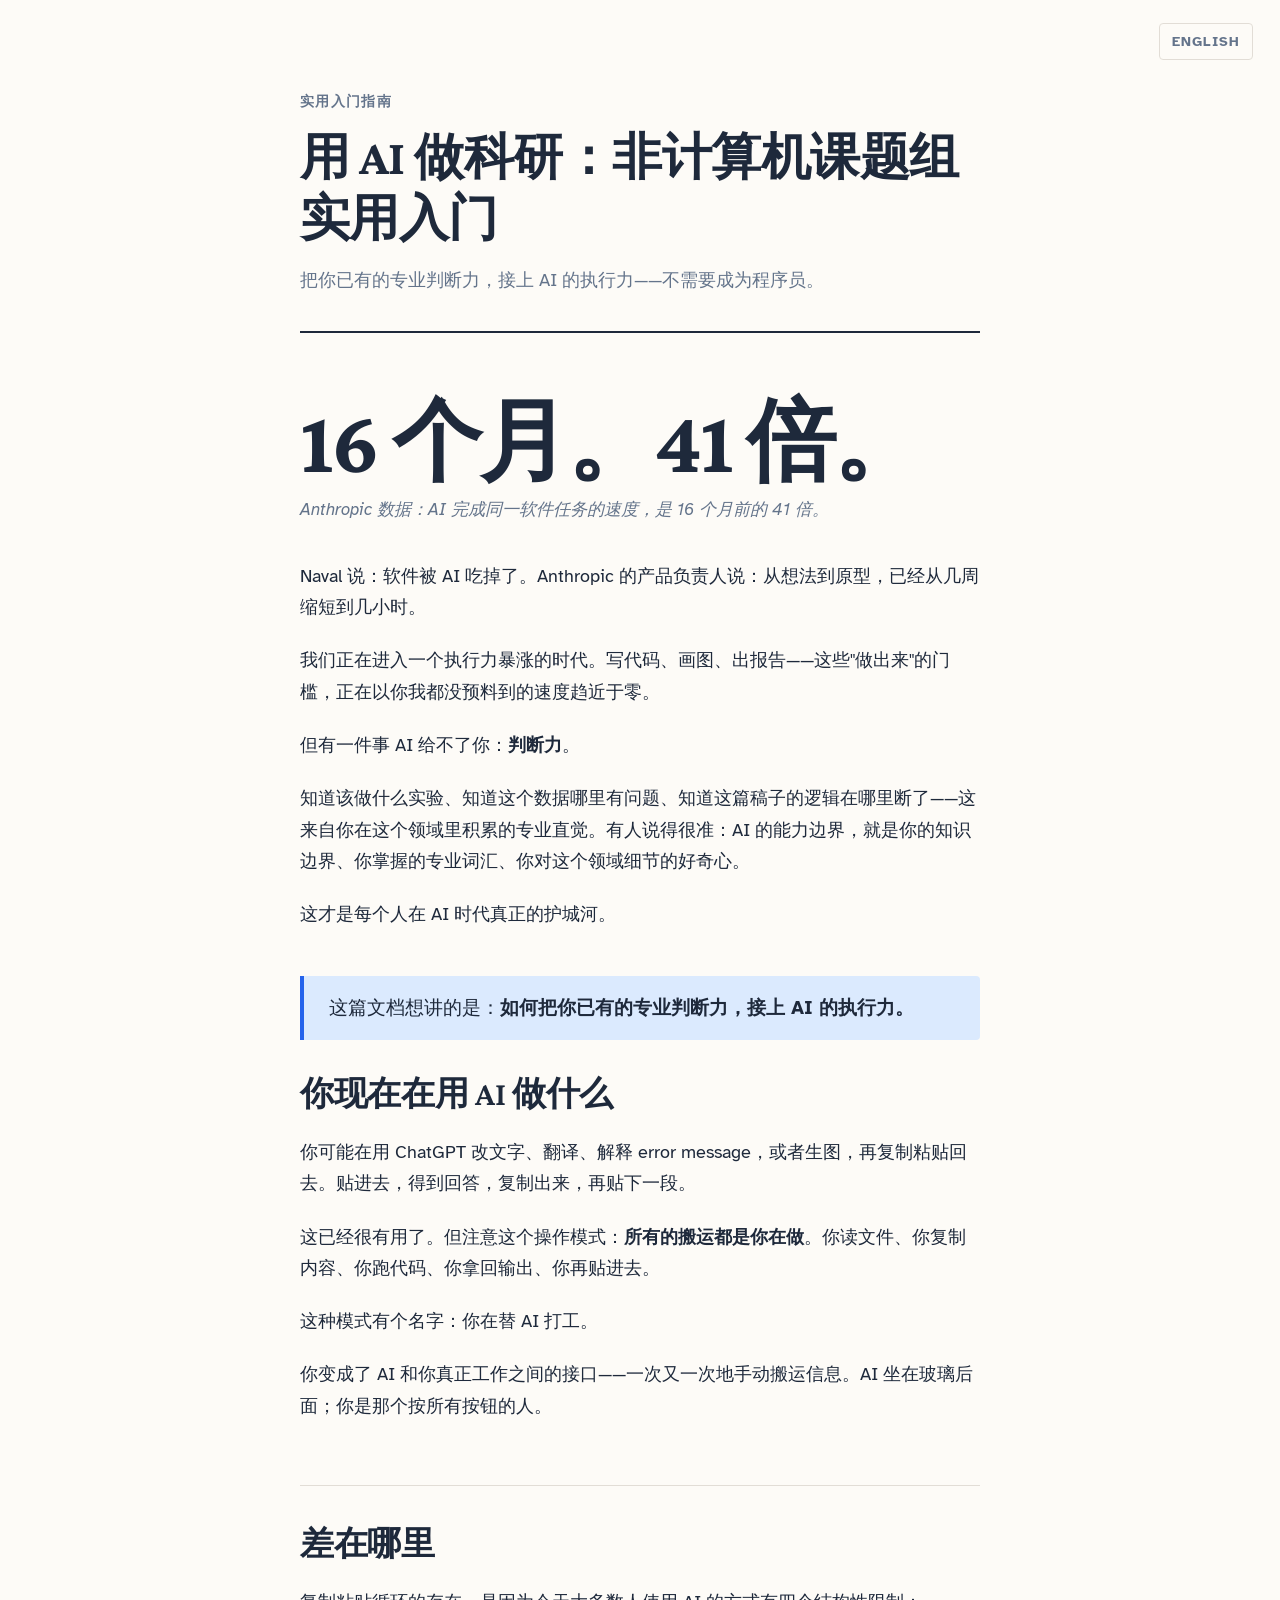
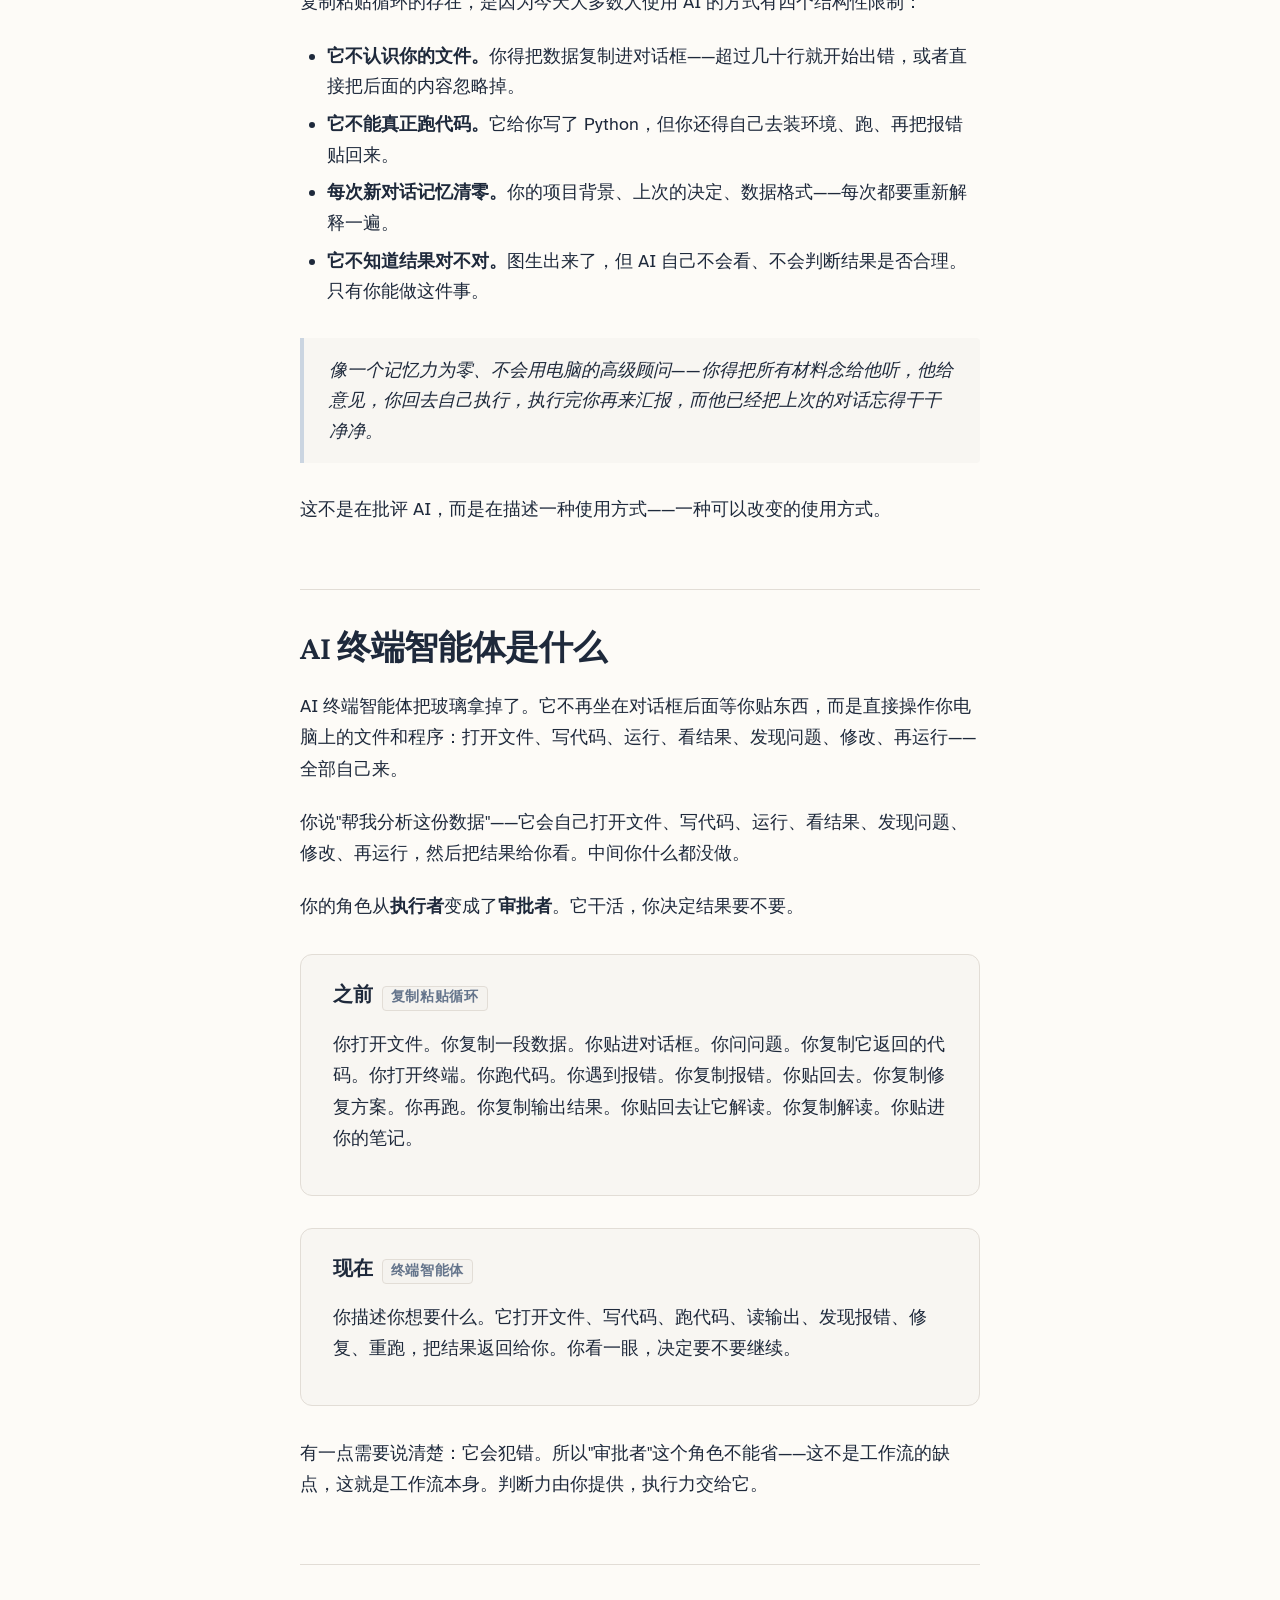
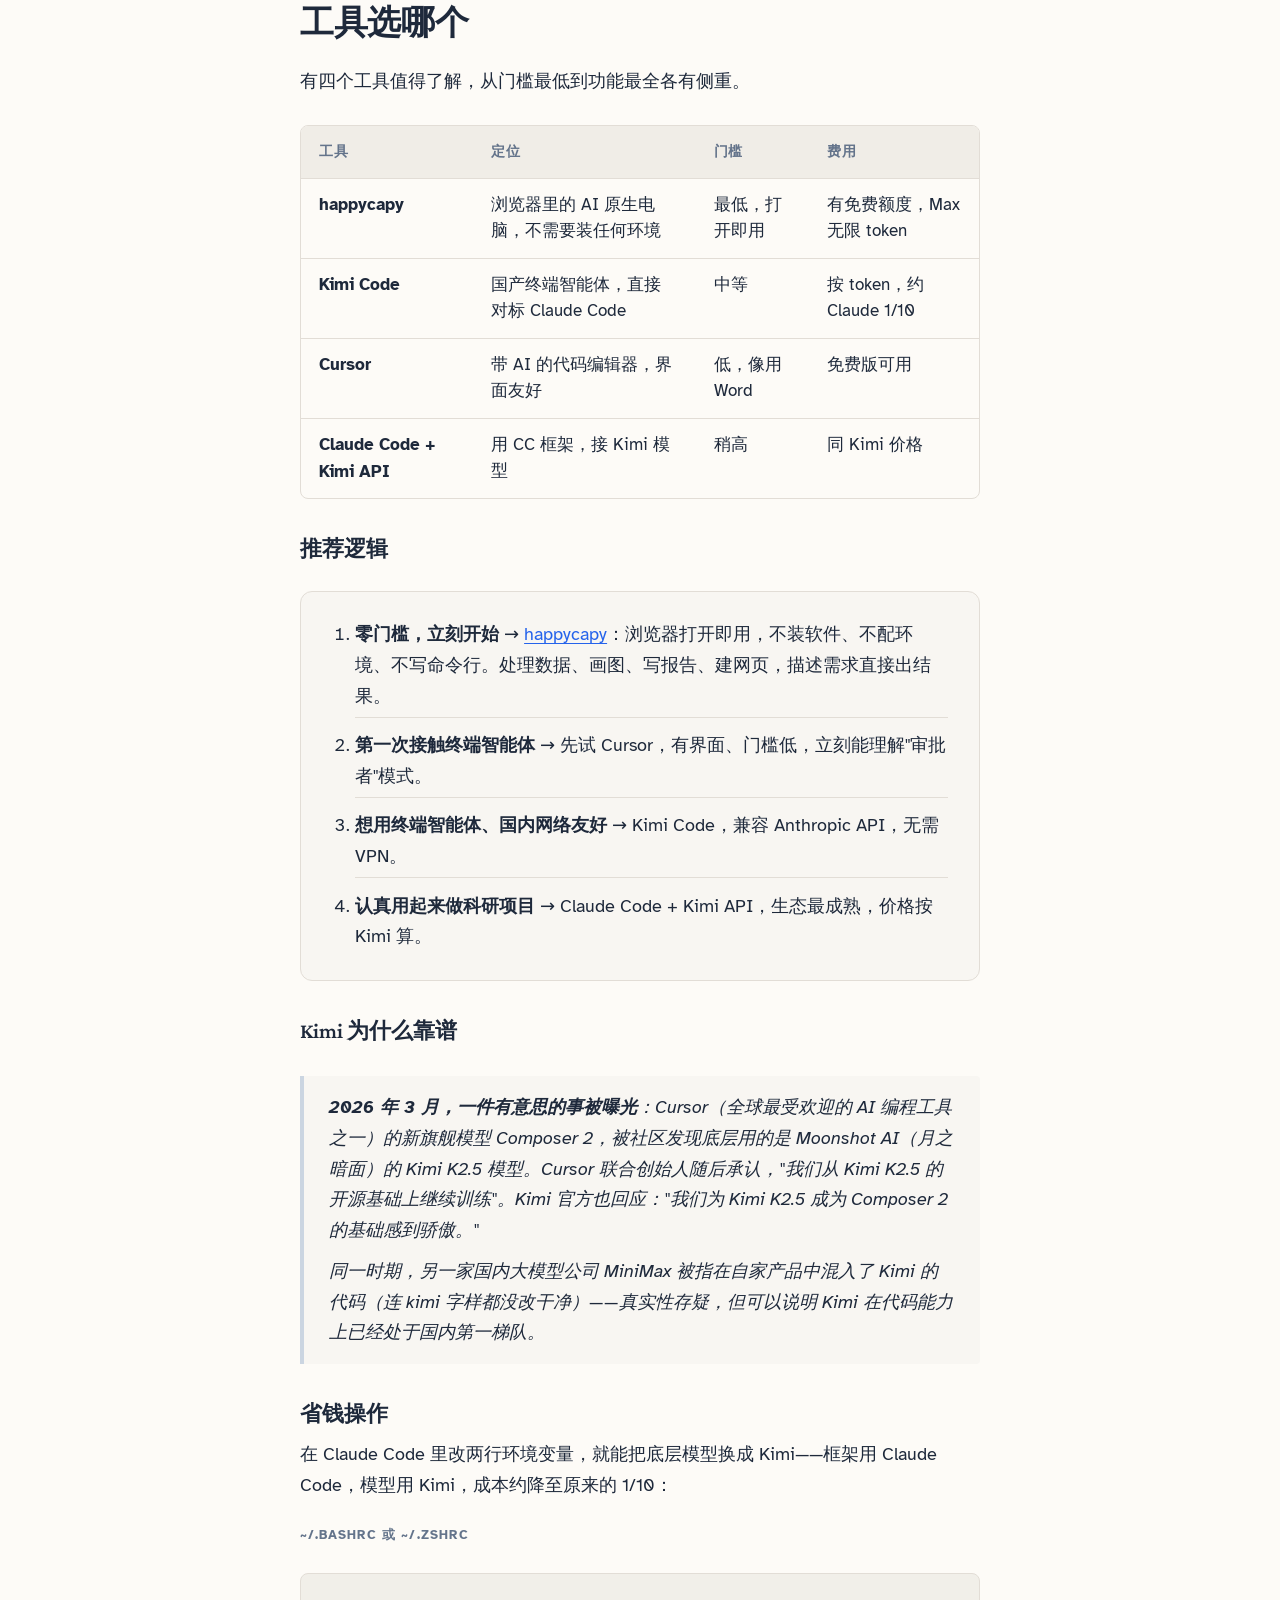
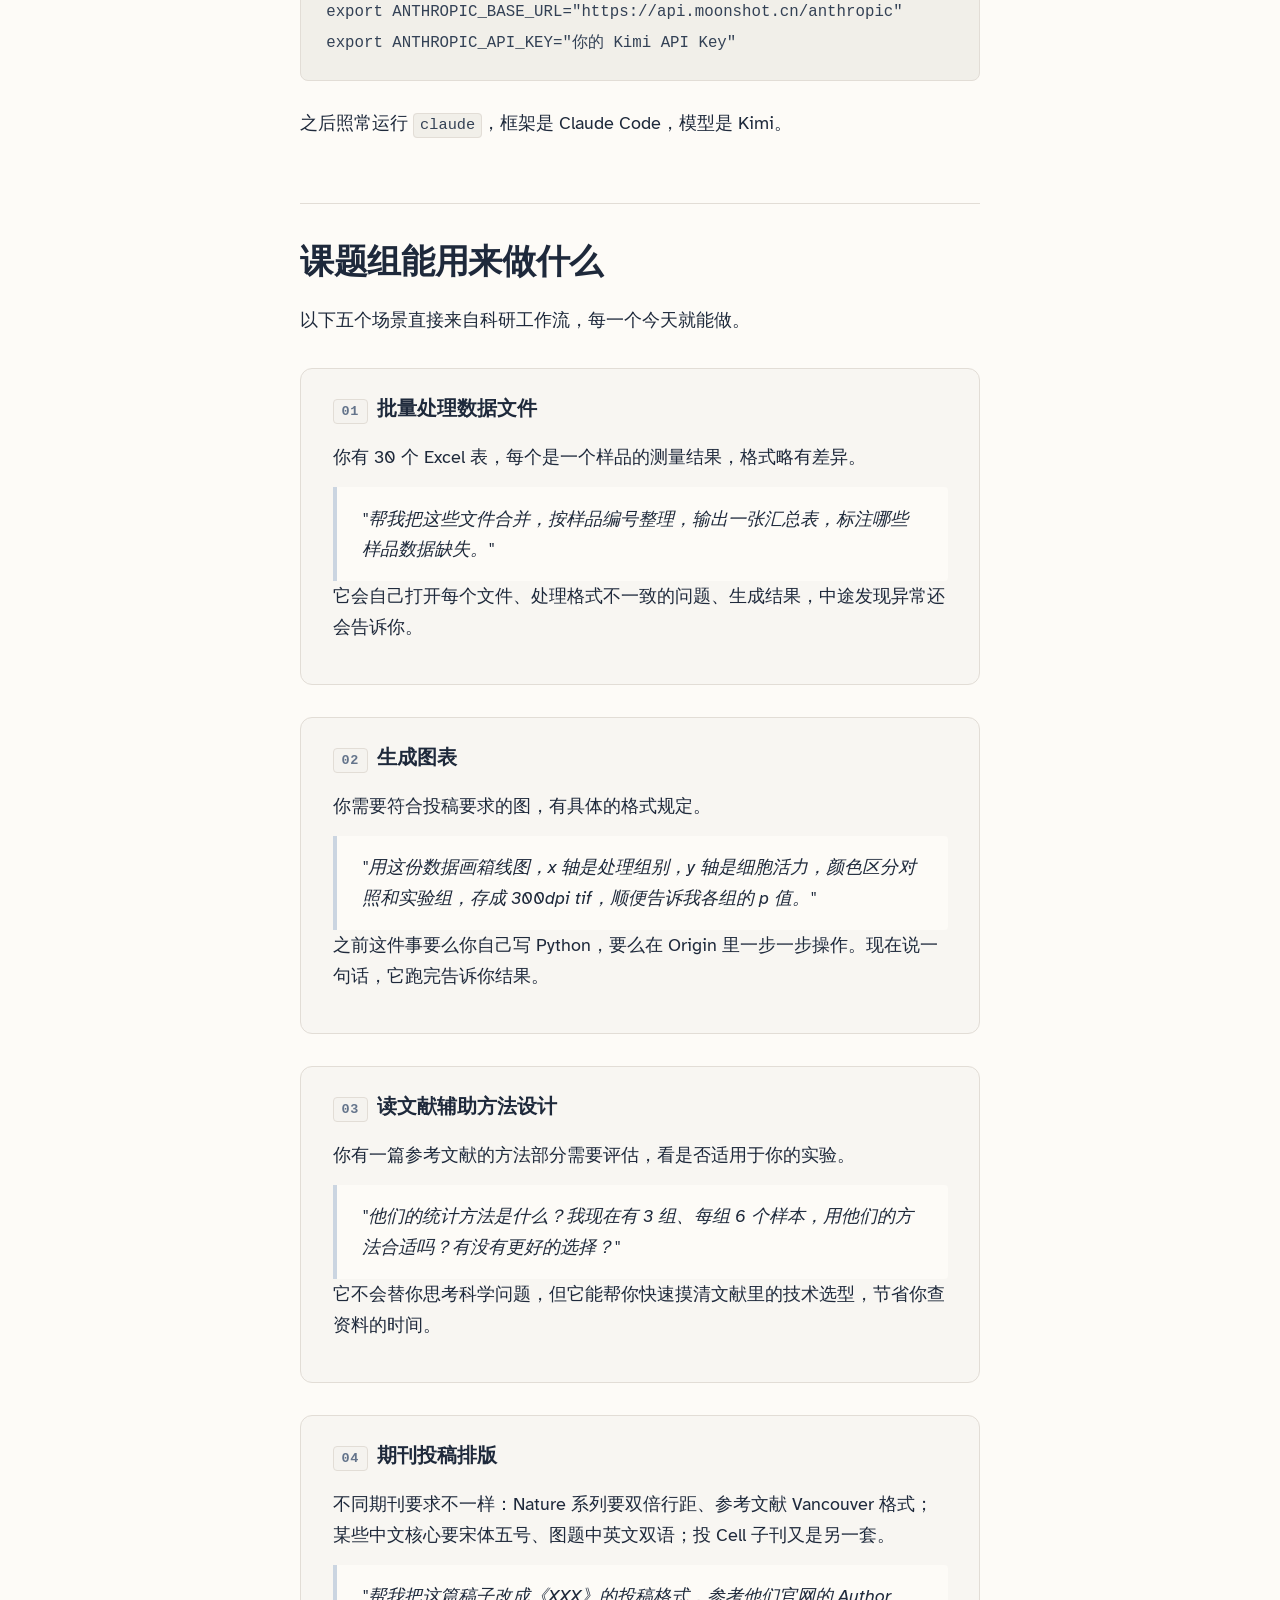
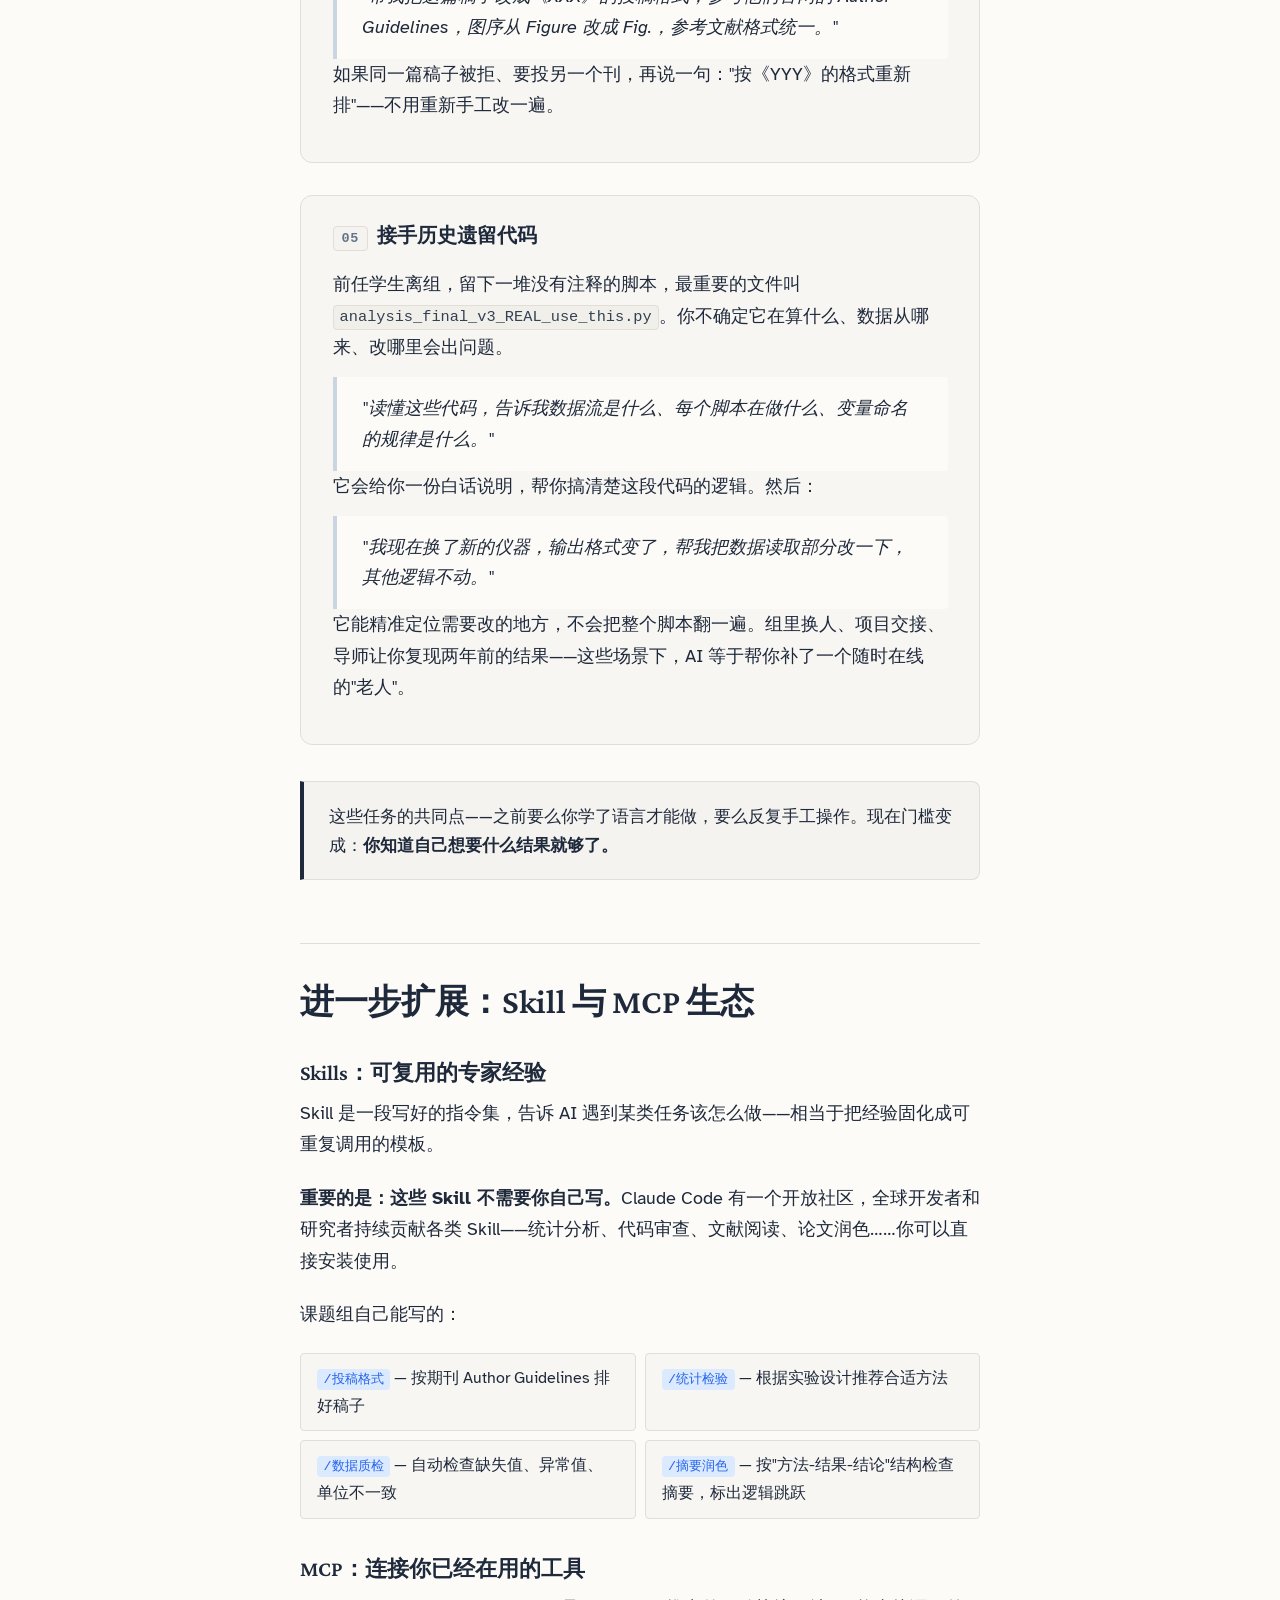
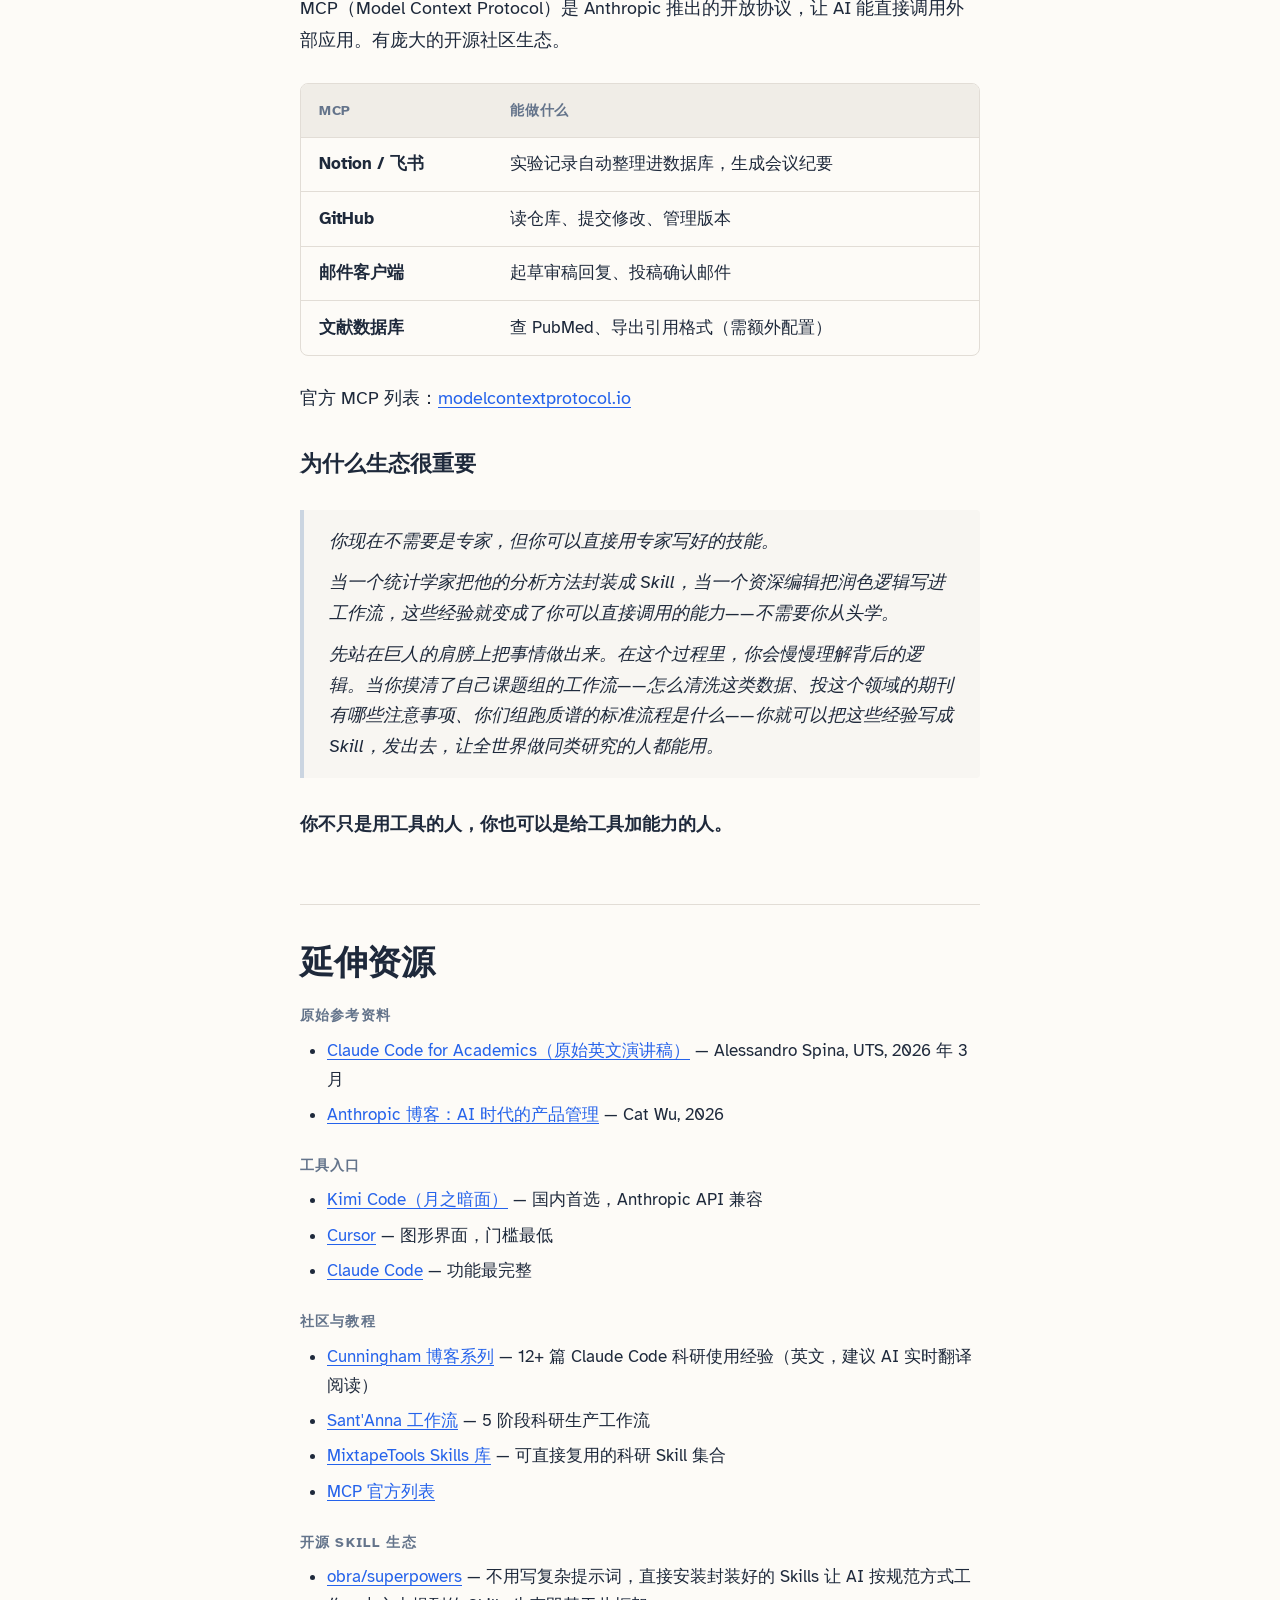
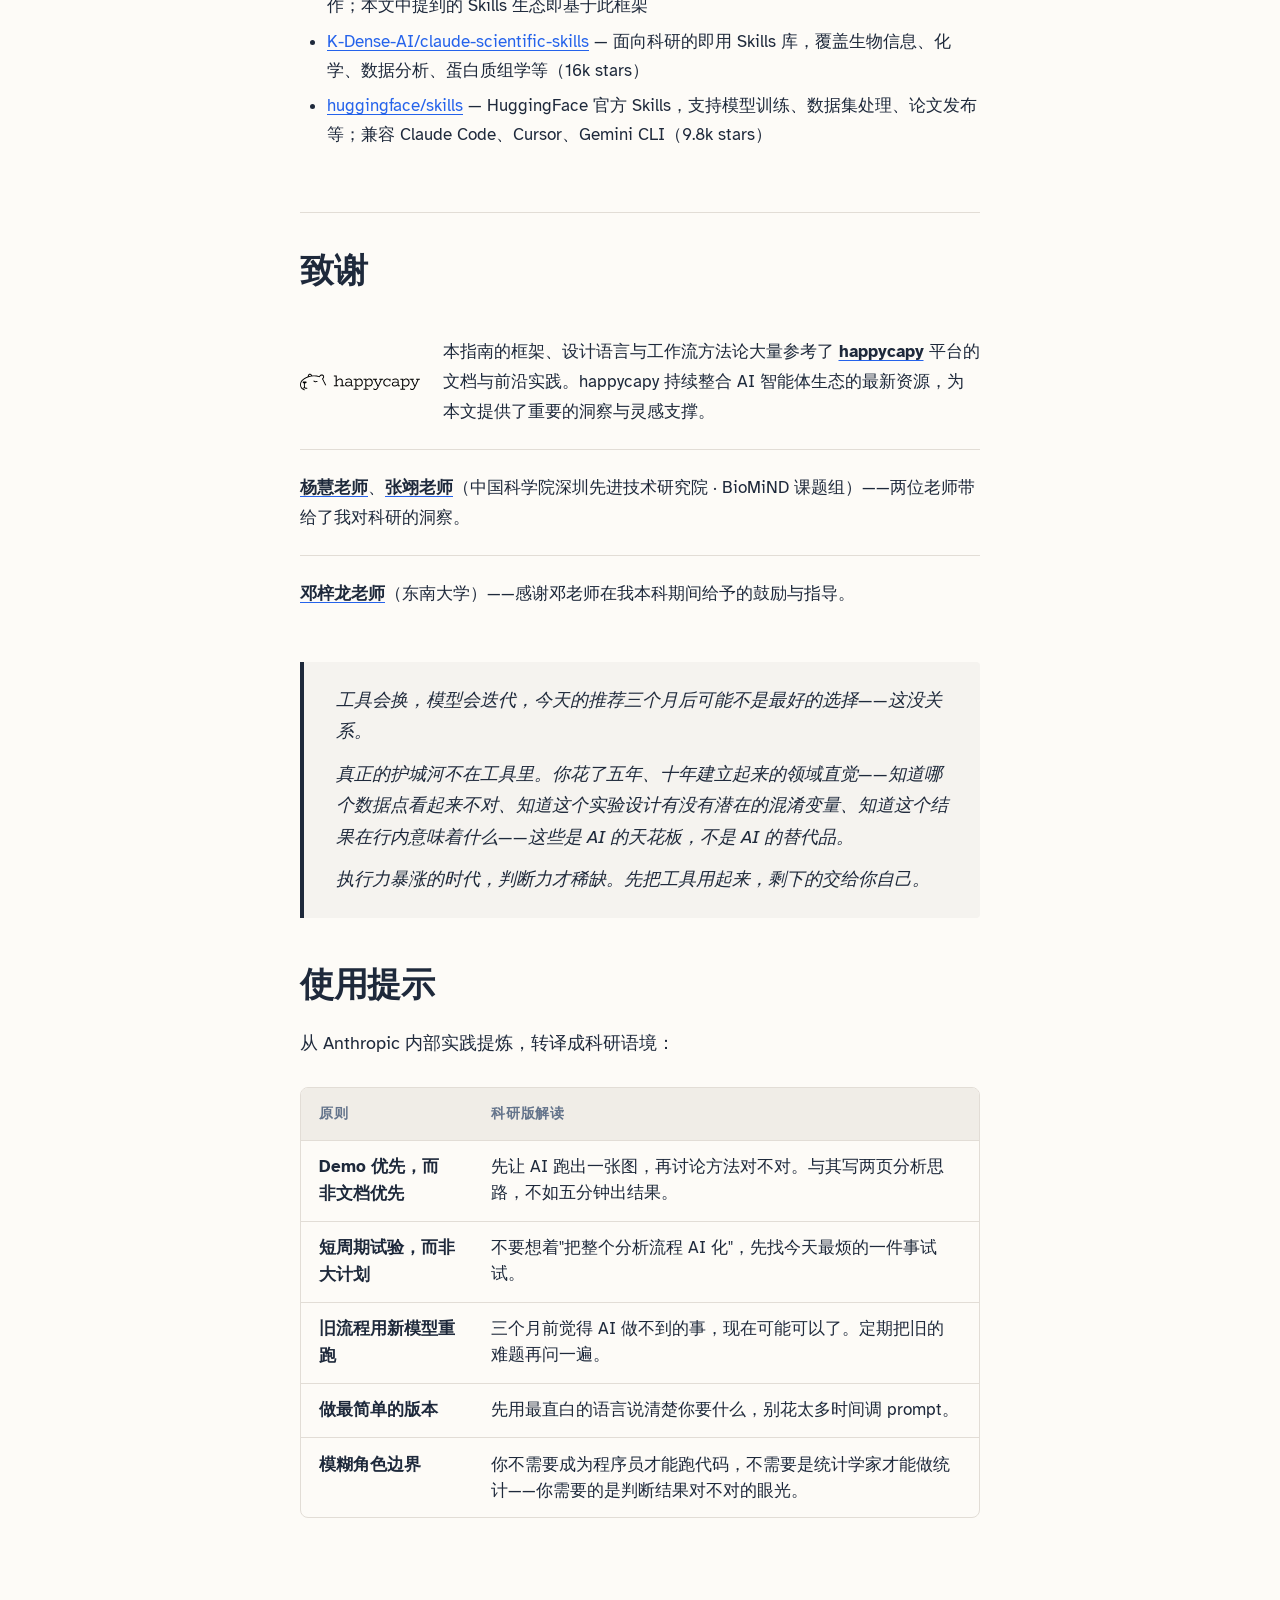
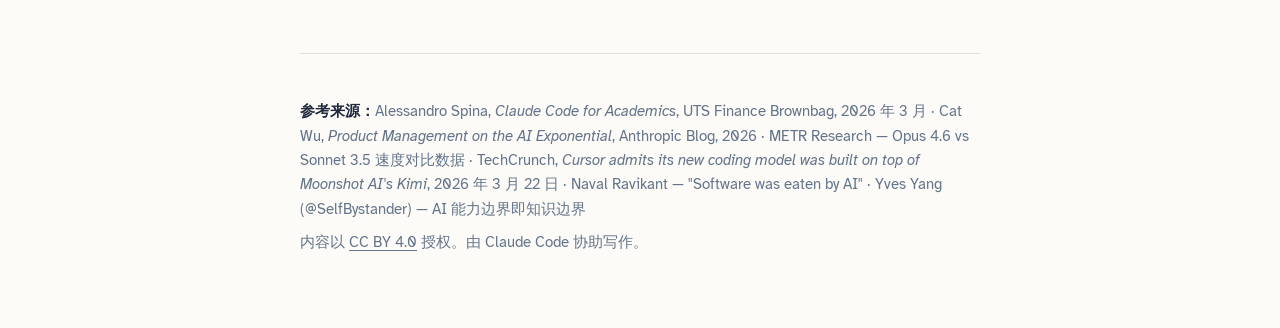
==== index.html @ 1c44cc90 "feat: add happycapy as top tool recommendation, generalize closing - Add happycapy as first priority" ====
<!DOCTYPE html>
<html lang="zh-CN">
<head>
  <meta charset="UTF-8">
  <meta name="viewport" content="width=device-width, initial-scale=1.0">
  <title>用 AI 做科研：非计算机课题组实用入门</title>
  <meta name="description" content="面向理工科非编程课题组的 AI 终端智能体实用入门指南——读完就想试，知道第一步怎么做。">
  <meta property="og:title" content="用 AI 做科研：非计算机课题组实用入门">
  <link rel="stylesheet" href="assets/style.css">
</head>
<body>

  <div class="lang-switch">
    <a href="en/">English</a>
  </div>

  <main>

    <!-- ── Header ─────────────────────────────────────────── -->

    <header class="site-header">
      <p class="eyebrow">实用入门指南</p>
      <h1>用 AI 做科研：非计算机课题组实用入门</h1>
      <p class="subtitle">把你已有的专业判断力，接上 AI 的执行力——不需要成为程序员。</p>
    </header>

    <!-- ── Opening Hook ───────────────────────────────────── -->

    <div class="hook">
      <span class="stat-line">16 个月。41 倍。</span>
      <span class="stat-sub">Anthropic 数据：AI 完成同一软件任务的速度，是 16 个月前的 41 倍。</span>

      <p>Naval 说：软件被 AI 吃掉了。Anthropic 的产品负责人说：从想法到原型，已经从几周缩短到几小时。</p>

      <p>我们正在进入一个执行力暴涨的时代。写代码、画图、出报告——这些"做出来"的门槛，正在以你我都没预料到的速度趋近于零。</p>

      <p>但有一件事 AI 给不了你：<strong>判断力</strong>。</p>

      <p>知道该做什么实验、知道这个数据哪里有问题、知道这篇稿子的逻辑在哪里断了——这来自你在这个领域里积累的专业直觉。有人说得很准：AI 的能力边界，就是你的知识边界、你掌握的专业词汇、你对这个领域细节的好奇心。</p>

      <p>这才是每个人在 AI 时代真正的护城河。</p>
    </div>

    <blockquote class="key-quote">
      <p>这篇文档想讲的是：<strong>如何把你已有的专业判断力，接上 AI 的执行力。</strong></p>
    </blockquote>

    <!-- ── Section 1 ───────────────────────────────────────── -->

    <h2>你现在在用 AI 做什么</h2>

    <p>你可能在用 ChatGPT 改文字、翻译、解释 error message，或者生图，再复制粘贴回去。贴进去，得到回答，复制出来，再贴下一段。</p>

    <p>这已经很有用了。但注意这个操作模式：<strong>所有的搬运都是你在做</strong>。你读文件、你复制内容、你跑代码、你拿回输出、你再贴进去。</p>

    <p>这种模式有个名字：你在替 AI 打工。</p>

    <p>你变成了 AI 和你真正工作之间的接口——一次又一次地手动搬运信息。AI 坐在玻璃后面；你是那个按所有按钮的人。</p>

    <!-- ── Section 2 ───────────────────────────────────────── -->

    <h2>差在哪里</h2>

    <p>复制粘贴循环的存在，是因为今天大多数人使用 AI 的方式有四个结构性限制：</p>

    <ul>
      <li><strong>它不认识你的文件。</strong>你得把数据复制进对话框——超过几十行就开始出错，或者直接把后面的内容忽略掉。</li>
      <li><strong>它不能真正跑代码。</strong>它给你写了 Python，但你还得自己去装环境、跑、再把报错贴回来。</li>
      <li><strong>每次新对话记忆清零。</strong>你的项目背景、上次的决定、数据格式——每次都要重新解释一遍。</li>
      <li><strong>它不知道结果对不对。</strong>图生出来了，但 AI 自己不会看、不会判断结果是否合理。只有你能做这件事。</li>
    </ul>

    <blockquote>
      <p>像一个记忆力为零、不会用电脑的高级顾问——你得把所有材料念给他听，他给意见，你回去自己执行，执行完你再来汇报，而他已经把上次的对话忘得干干净净。</p>
    </blockquote>

    <p>这不是在批评 AI，而是在描述一种使用方式——一种可以改变的使用方式。</p>

    <!-- ── Section 3 ───────────────────────────────────────── -->

    <h2>AI 终端智能体是什么</h2>

    <p>AI 终端智能体把玻璃拿掉了。它不再坐在对话框后面等你贴东西，而是直接操作你电脑上的文件和程序：打开文件、写代码、运行、看结果、发现问题、修改、再运行——全部自己来。</p>

    <p>你说"帮我分析这份数据"——它会自己打开文件、写代码、运行、看结果、发现问题、修改、再运行，然后把结果给你看。中间你什么都没做。</p>

    <p>你的角色从<strong>执行者</strong>变成了<strong>审批者</strong>。它干活，你决定结果要不要。</p>

    <div class="scenario">
      <h3>之前 <span class="num">复制粘贴循环</span></h3>
      <p>你打开文件。你复制一段数据。你贴进对话框。你问问题。你复制它返回的代码。你打开终端。你跑代码。你遇到报错。你复制报错。你贴回去。你复制修复方案。你再跑。你复制输出结果。你贴回去让它解读。你复制解读。你贴进你的笔记。</p>
    </div>

    <div class="scenario">
      <h3>现在 <span class="num">终端智能体</span></h3>
      <p>你描述你想要什么。它打开文件、写代码、跑代码、读输出、发现报错、修复、重跑，把结果返回给你。你看一眼，决定要不要继续。</p>
    </div>

    <p>有一点需要说清楚：它会犯错。所以"审批者"这个角色不能省——这不是工作流的缺点，这就是工作流本身。判断力由你提供，执行力交给它。</p>

    <!-- ── Section 4 ───────────────────────────────────────── -->

    <h2>工具选哪个</h2>

    <p>有四个工具值得了解，从门槛最低到功能最全各有侧重。</p>

    <div class="table-wrap">
      <table>
        <thead>
          <tr>
            <th>工具</th>
            <th>定位</th>
            <th>门槛</th>
            <th>费用</th>
          </tr>
        </thead>
        <tbody>
          <tr>
            <td><strong>happycapy</strong></td>
            <td>浏览器里的 AI 原生电脑，不需要装任何环境</td>
            <td>最低，打开即用</td>
            <td>有免费额度，Max 无限 token</td>
          </tr>
          <tr>
            <td><strong>Kimi Code</strong></td>
            <td>国产终端智能体，直接对标 Claude Code</td>
            <td>中等</td>
            <td>按 token，约 Claude 1/10</td>
          </tr>
          <tr>
            <td><strong>Cursor</strong></td>
            <td>带 AI 的代码编辑器，界面友好</td>
            <td>低，像用 Word</td>
            <td>免费版可用</td>
          </tr>
          <tr>
            <td><strong>Claude Code + Kimi API</strong></td>
            <td>用 CC 框架，接 Kimi 模型</td>
            <td>稍高</td>
            <td>同 Kimi 价格</td>
          </tr>
        </tbody>
      </table>
    </div>

    <h3>推荐逻辑</h3>

    <div class="decision-path">
      <ol>
        <li><strong>零门槛，立刻开始</strong> → <a href="https://happycapy.ai/?via=yves" target="_blank" rel="noopener">happycapy</a>：浏览器打开即用，不装软件、不配环境、不写命令行。处理数据、画图、写报告、建网页，描述需求直接出结果。</li>
        <li><strong>第一次接触终端智能体</strong> → 先试 Cursor，有界面、门槛低，立刻能理解"审批者"模式。</li>
        <li><strong>想用终端智能体、国内网络友好</strong> → Kimi Code，兼容 Anthropic API，无需 VPN。</li>
        <li><strong>认真用起来做科研项目</strong> → Claude Code + Kimi API，生态最成熟，价格按 Kimi 算。</li>
      </ol>
    </div>

    <h3>Kimi 为什么靠谱</h3>

    <blockquote>
      <p><strong>2026 年 3 月，一件有意思的事被曝光</strong>：Cursor（全球最受欢迎的 AI 编程工具之一）的新旗舰模型 Composer 2，被社区发现底层用的是 Moonshot AI（月之暗面）的 Kimi K2.5 模型。Cursor 联合创始人随后承认，"我们从 Kimi K2.5 的开源基础上继续训练"。Kimi 官方也回应："我们为 Kimi K2.5 成为 Composer 2 的基础感到骄傲。"</p>
      <p>同一时期，另一家国内大模型公司 MiniMax 被指在自家产品中混入了 Kimi 的代码（连 kimi 字样都没改干净）——真实性存疑，但可以说明 Kimi 在代码能力上已经处于国内第一梯队。</p>
    </blockquote>

    <h3>省钱操作</h3>

    <p>在 Claude Code 里改两行环境变量，就能把底层模型换成 Kimi——框架用 Claude Code，模型用 Kimi，成本约降至原来的 1/10：</p>

    <span class="code-label">~/.bashrc 或 ~/.zshrc</span>
    <pre><code>export ANTHROPIC_BASE_URL="https://api.moonshot.cn/anthropic"
export ANTHROPIC_API_KEY="你的 Kimi API Key"</code></pre>

    <p>之后照常运行 <code>claude</code>，框架是 Claude Code，模型是 Kimi。</p>

    <!-- ── Section 5 ───────────────────────────────────────── -->

    <h2>课题组能用来做什么</h2>

    <p>以下五个场景直接来自科研工作流，每一个今天就能做。</p>

    <div class="scenario">
      <h3><span class="num">01</span> 批量处理数据文件</h3>
      <p>你有 30 个 Excel 表，每个是一个样品的测量结果，格式略有差异。</p>
      <blockquote>
        <p>"帮我把这些文件合并，按样品编号整理，输出一张汇总表，标注哪些样品数据缺失。"</p>
      </blockquote>
      <p>它会自己打开每个文件、处理格式不一致的问题、生成结果，中途发现异常还会告诉你。</p>
    </div>

    <div class="scenario">
      <h3><span class="num">02</span> 生成图表</h3>
      <p>你需要符合投稿要求的图，有具体的格式规定。</p>
      <blockquote>
        <p>"用这份数据画箱线图，x 轴是处理组别，y 轴是细胞活力，颜色区分对照和实验组，存成 300dpi tif，顺便告诉我各组的 p 值。"</p>
      </blockquote>
      <p>之前这件事要么你自己写 Python，要么在 Origin 里一步一步操作。现在说一句话，它跑完告诉你结果。</p>
    </div>

    <div class="scenario">
      <h3><span class="num">03</span> 读文献辅助方法设计</h3>
      <p>你有一篇参考文献的方法部分需要评估，看是否适用于你的实验。</p>
      <blockquote>
        <p>"他们的统计方法是什么？我现在有 3 组、每组 6 个样本，用他们的方法合适吗？有没有更好的选择？"</p>
      </blockquote>
      <p>它不会替你思考科学问题，但它能帮你快速摸清文献里的技术选型，节省你查资料的时间。</p>
    </div>

    <div class="scenario">
      <h3><span class="num">04</span> 期刊投稿排版</h3>
      <p>不同期刊要求不一样：Nature 系列要双倍行距、参考文献 Vancouver 格式；某些中文核心要宋体五号、图题中英文双语；投 Cell 子刊又是另一套。</p>
      <blockquote>
        <p>"帮我把这篇稿子改成《XXX》的投稿格式，参考他们官网的 Author Guidelines，图序从 Figure 改成 Fig.，参考文献格式统一。"</p>
      </blockquote>
      <p>如果同一篇稿子被拒、要投另一个刊，再说一句："按《YYY》的格式重新排"——不用重新手工改一遍。</p>
    </div>

    <div class="scenario">
      <h3><span class="num">05</span> 接手历史遗留代码</h3>
      <p>前任学生离组，留下一堆没有注释的脚本，最重要的文件叫 <code>analysis_final_v3_REAL_use_this.py</code>。你不确定它在算什么、数据从哪来、改哪里会出问题。</p>
      <blockquote>
        <p>"读懂这些代码，告诉我数据流是什么、每个脚本在做什么、变量命名的规律是什么。"</p>
      </blockquote>
      <p>它会给你一份白话说明，帮你搞清楚这段代码的逻辑。然后：</p>
      <blockquote>
        <p>"我现在换了新的仪器，输出格式变了，帮我把数据读取部分改一下，其他逻辑不动。"</p>
      </blockquote>
      <p>它能精准定位需要改的地方，不会把整个脚本翻一遍。组里换人、项目交接、导师让你复现两年前的结果——这些场景下，AI 等于帮你补了一个随时在线的"老人"。</p>
    </div>

    <div class="summary-callout">
      <p>这些任务的共同点——之前要么你学了语言才能做，要么反复手工操作。现在门槛变成：<strong>你知道自己想要什么结果就够了。</strong></p>
    </div>

    <!-- ── Section 6 ───────────────────────────────────────── -->

    <h2>进一步扩展：Skill 与 MCP 生态</h2>

    <h3>Skills：可复用的专家经验</h3>

    <p>Skill 是一段写好的指令集，告诉 AI 遇到某类任务该怎么做——相当于把经验固化成可重复调用的模板。</p>

    <p><strong>重要的是：这些 Skill 不需要你自己写。</strong>Claude Code 有一个开放社区，全球开发者和研究者持续贡献各类 Skill——统计分析、代码审查、文献阅读、论文润色……你可以直接安装使用。</p>

    <p>课题组自己能写的：</p>

    <div class="skills-list">
      <div class="skill-item"><code>/投稿格式</code> — 按期刊 Author Guidelines 排好稿子</div>
      <div class="skill-item"><code>/统计检验</code> — 根据实验设计推荐合适方法</div>
      <div class="skill-item"><code>/数据质检</code> — 自动检查缺失值、异常值、单位不一致</div>
      <div class="skill-item"><code>/摘要润色</code> — 按"方法-结果-结论"结构检查摘要，标出逻辑跳跃</div>
    </div>

    <h3>MCP：连接你已经在用的工具</h3>

    <p>MCP（Model Context Protocol）是 Anthropic 推出的开放协议，让 AI 能直接调用外部应用。有庞大的开源社区生态。</p>

    <div class="table-wrap">
      <table>
        <thead>
          <tr>
            <th>MCP</th>
            <th>能做什么</th>
          </tr>
        </thead>
        <tbody>
          <tr>
            <td><strong>Notion / 飞书</strong></td>
            <td>实验记录自动整理进数据库，生成会议纪要</td>
          </tr>
          <tr>
            <td><strong>GitHub</strong></td>
            <td>读仓库、提交修改、管理版本</td>
          </tr>
          <tr>
            <td><strong>邮件客户端</strong></td>
            <td>起草审稿回复、投稿确认邮件</td>
          </tr>
          <tr>
            <td><strong>文献数据库</strong></td>
            <td>查 PubMed、导出引用格式（需额外配置）</td>
          </tr>
        </tbody>
      </table>
    </div>

    <p>官方 MCP 列表：<a href="https://modelcontextprotocol.io" target="_blank" rel="noopener">modelcontextprotocol.io</a></p>

    <h3>为什么生态很重要</h3>

    <blockquote>
      <p>你现在不需要是专家，但你可以直接用专家写好的技能。</p>
      <p>当一个统计学家把他的分析方法封装成 Skill，当一个资深编辑把润色逻辑写进工作流，这些经验就变成了你可以直接调用的能力——不需要你从头学。</p>
      <p>先站在巨人的肩膀上把事情做出来。在这个过程里，你会慢慢理解背后的逻辑。当你摸清了自己课题组的工作流——怎么清洗这类数据、投这个领域的期刊有哪些注意事项、你们组跑质谱的标准流程是什么——你就可以把这些经验写成 Skill，发出去，让全世界做同类研究的人都能用。</p>
    </blockquote>

    <p><strong>你不只是用工具的人，你也可以是给工具加能力的人。</strong></p>

    <!-- ── Section 7 ───────────────────────────────────────── -->

    <h2>延伸资源</h2>

    <div class="resource-group">
      <h3>原始参考资料</h3>
      <ul>
        <li><a href="https://github.com/aspi6246/ClaudeCodeTools/blob/main/Presentations/main.pdf" target="_blank" rel="noopener">Claude Code for Academics（原始英文演讲稿）</a> — Alessandro Spina, UTS, 2026 年 3 月</li>
        <li><a href="https://claude.com/blog/product-management-on-the-ai-exponential" target="_blank" rel="noopener">Anthropic 博客：AI 时代的产品管理</a> — Cat Wu, 2026</li>
      </ul>
    </div>

    <div class="resource-group">
      <h3>工具入口</h3>
      <ul>
        <li><a href="https://platform.moonshot.cn" target="_blank" rel="noopener">Kimi Code（月之暗面）</a> — 国内首选，Anthropic API 兼容</li>
        <li><a href="https://cursor.sh" target="_blank" rel="noopener">Cursor</a> — 图形界面，门槛最低</li>
        <li><a href="https://code.claude.com" target="_blank" rel="noopener">Claude Code</a> — 功能最完整</li>
      </ul>
    </div>

    <div class="resource-group">
      <h3>社区与教程</h3>
      <ul>
        <li><a href="https://causalinf.substack.com" target="_blank" rel="noopener">Cunningham 博客系列</a> — 12+ 篇 Claude Code 科研使用经验（英文，建议 AI 实时翻译阅读）</li>
        <li><a href="https://github.com/pedrohcgs/claude-code-my-workflow" target="_blank" rel="noopener">Sant'Anna 工作流</a> — 5 阶段科研生产工作流</li>
        <li><a href="https://github.com/scunning1975/MixtapeTools" target="_blank" rel="noopener">MixtapeTools Skills 库</a> — 可直接复用的科研 Skill 集合</li>
        <li><a href="https://modelcontextprotocol.io" target="_blank" rel="noopener">MCP 官方列表</a></li>
      </ul>
    </div>

    <div class="resource-group">
      <h3>开源 Skill 生态</h3>
      <ul>
        <li><a href="https://github.com/obra/superpowers" target="_blank" rel="noopener">obra/superpowers</a> — 不用写复杂提示词，直接安装封装好的 Skills 让 AI 按规范方式工作；本文中提到的 Skills 生态即基于此框架</li>
        <li><a href="https://github.com/K-Dense-AI/claude-scientific-skills" target="_blank" rel="noopener">K-Dense-AI/claude-scientific-skills</a> — 面向科研的即用 Skills 库，覆盖生物信息、化学、数据分析、蛋白质组学等（16k stars）</li>
        <li><a href="https://github.com/huggingface/skills" target="_blank" rel="noopener">huggingface/skills</a> — HuggingFace 官方 Skills，支持模型训练、数据集处理、论文发布等；兼容 Claude Code、Cursor、Gemini CLI（9.8k stars）</li>
      </ul>
    </div>

    <!-- ── Acknowledgments ────────────────────────────────── -->

    <section class="acknowledgments">
      <h2>致谢</h2>

      <div class="ack-item ack-happycapy">
        <a href="https://happycapy.ai/?via=yves" target="_blank" rel="noopener">
          <img src="assets/happycapy-light.svg" alt="happycapy" class="ack-logo">
        </a>
        <div class="ack-body">
          <p>本指南的框架、设计语言与工作流方法论大量参考了 <a href="https://happycapy.ai/?via=yves" target="_blank" rel="noopener"><strong>happycapy</strong></a> 平台的文档与前沿实践。happycapy 持续整合 AI 智能体生态的最新资源，为本文提供了重要的洞察与灵感支撑。</p>
        </div>
      </div>

      <div class="ack-item">
        <div class="ack-body">
          <p><a href="https://people.ucas.ac.cn/~yanghui" target="_blank" rel="noopener"><strong>杨慧老师</strong></a>、<a href="https://people.ucas.ac.cn/~yi.zhang" target="_blank" rel="noopener"><strong>张翊老师</strong></a>（中国科学院深圳先进技术研究院 · BioMiND 课题组）——两位老师带给了我对科研的洞察。</p>
        </div>
      </div>

      <div class="ack-item">
        <div class="ack-body">
          <p><a href="https://power.seu.edu.cn/dzl/list.htm" target="_blank" rel="noopener"><strong>邓梓龙老师</strong></a>（东南大学）——感谢邓老师在我本科期间给予的鼓励与指导。</p>
        </div>
      </div>
    </section>

    <!-- ── Closing ─────────────────────────────────────────── -->

    <blockquote class="closing">
      <p>工具会换，模型会迭代，今天的推荐三个月后可能不是最好的选择——这没关系。</p>
      <p>真正的护城河不在工具里。你花了五年、十年建立起来的领域直觉——知道哪个数据点看起来不对、知道这个实验设计有没有潜在的混淆变量、知道这个结果在行内意味着什么——这些是 AI 的天花板，不是 AI 的替代品。</p>
      <p>执行力暴涨的时代，判断力才稀缺。先把工具用起来，剩下的交给你自己。</p>
    </blockquote>

    <!-- ── Anthropic Tips ───────────────────────────────────── -->

    <div class="tips-section">
      <h2>使用提示</h2>
      <p>从 Anthropic 内部实践提炼，转译成科研语境：</p>

      <div class="table-wrap">
        <table>
          <thead>
            <tr>
              <th>原则</th>
              <th>科研版解读</th>
            </tr>
          </thead>
          <tbody>
            <tr>
              <td><strong>Demo 优先，而非文档优先</strong></td>
              <td>先让 AI 跑出一张图，再讨论方法对不对。与其写两页分析思路，不如五分钟出结果。</td>
            </tr>
            <tr>
              <td><strong>短周期试验，而非大计划</strong></td>
              <td>不要想着"把整个分析流程 AI 化"，先找今天最烦的一件事试试。</td>
            </tr>
            <tr>
              <td><strong>旧流程用新模型重跑</strong></td>
              <td>三个月前觉得 AI 做不到的事，现在可能可以了。定期把旧的难题再问一遍。</td>
            </tr>
            <tr>
              <td><strong>做最简单的版本</strong></td>
              <td>先用最直白的语言说清楚你要什么，别花太多时间调 prompt。</td>
            </tr>
            <tr>
              <td><strong>模糊角色边界</strong></td>
              <td>你不需要成为程序员才能跑代码，不需要是统计学家才能做统计——你需要的是判断结果对不对的眼光。</td>
            </tr>
          </tbody>
        </table>
      </div>
    </div>

  </main>

  <!-- ── Footer ─────────────────────────────────────────────── -->

  <footer>
    <p class="footer-note">
      <strong>参考来源：</strong>Alessandro Spina, <em>Claude Code for Academics</em>, UTS Finance Brownbag, 2026 年 3 月 &middot;
      Cat Wu, <em>Product Management on the AI Exponential</em>, Anthropic Blog, 2026 &middot;
      METR Research — Opus 4.6 vs Sonnet 3.5 速度对比数据 &middot;
      TechCrunch, <em>Cursor admits its new coding model was built on top of Moonshot AI's Kimi</em>, 2026 年 3 月 22 日 &middot;
      Naval Ravikant — "Software was eaten by AI" &middot;
      Yves Yang (@SelfBystander) — AI 能力边界即知识边界
    </p>
    <p class="footer-note">
      内容以 <a href="https://creativecommons.org/licenses/by/4.0/" target="_blank" rel="noopener">CC BY 4.0</a> 授权。由 Claude Code 协助写作。
    </p>
  </footer>

</body>
</html>
---- assets/style.css ----
/* ============================================================
   AI4S — Using AI for Research
   Design: Editorial + E-Ink Paper
   Fonts: Crimson Pro (headings) + Atkinson Hyperlegible (body)
   ============================================================ */

@import url('https://fonts.googleapis.com/css2?family=Atkinson+Hyperlegible:ital,wght@0,400;0,700;1,400&family=Crimson+Pro:ital,wght@0,400;0,600;0,700;1,400;1,600&display=swap');

/* ── Reset & Base ─────────────────────────────────────────── */

*, *::before, *::after {
  box-sizing: border-box;
  margin: 0;
  padding: 0;
}

:root {
  --bg:           #FDFBF7;
  --bg-subtle:    #F5F3EF;
  --bg-card:      #F8F6F2;
  --text:         #1E293B;
  --text-muted:   #64748B;
  --accent:       #2563EB;
  --accent-light: #DBEAFE;
  --border:       #E2DDD6;
  --border-quote: #CBD5E1;
  --code-bg:      #F1EFE9;
  --code-text:    #334155;
  --table-head:   #F0EDE7;

  --font-heading: 'Crimson Pro', Georgia, 'Times New Roman', serif;
  --font-body:    'Atkinson Hyperlegible', system-ui, -apple-system, sans-serif;
  --font-mono:    'JetBrains Mono', 'Fira Code', 'Cascadia Code', monospace;

  --width-text:   680px;
  --width-wide:   860px;

  --radius-sm:    4px;
  --radius-md:    8px;
  --radius-lg:    12px;
}

html {
  font-size: 18px;
  -webkit-text-size-adjust: 100%;
  scroll-behavior: smooth;
}

body {
  background-color: var(--bg);
  color: var(--text);
  font-family: var(--font-body);
  font-size: 1rem;
  line-height: 1.75;
  min-height: 100vh;
  padding: 0 1.5rem;
}

/* ── Language Switch ──────────────────────────────────────── */

.lang-switch {
  position: fixed;
  top: 1.25rem;
  right: 1.5rem;
  z-index: 100;
}

.lang-switch a {
  display: inline-block;
  font-family: var(--font-body);
  font-size: 0.8rem;
  font-weight: 700;
  letter-spacing: 0.06em;
  text-transform: uppercase;
  color: var(--text-muted);
  text-decoration: none;
  border: 1.5px solid var(--border);
  border-radius: var(--radius-sm);
  padding: 0.3rem 0.7rem;
  background: var(--bg);
  transition: color 0.15s, border-color 0.15s, background 0.15s;
}

.lang-switch a:hover {
  color: var(--accent);
  border-color: var(--accent);
  background: var(--accent-light);
}

/* ── Layout ───────────────────────────────────────────────── */

main {
  max-width: var(--width-text);
  margin: 0 auto;
  padding: 5rem 0 6rem;
}

/* ── Header ───────────────────────────────────────────────── */

.site-header {
  margin-bottom: 3.5rem;
  padding-bottom: 2rem;
  border-bottom: 2px solid var(--text);
}

.site-header .eyebrow {
  font-family: var(--font-body);
  font-size: 0.75rem;
  font-weight: 700;
  letter-spacing: 0.1em;
  text-transform: uppercase;
  color: var(--text-muted);
  margin-bottom: 0.75rem;
}

.site-header h1 {
  font-family: var(--font-heading);
  font-size: clamp(1.9rem, 5vw, 2.8rem);
  font-weight: 700;
  line-height: 1.2;
  letter-spacing: -0.01em;
  color: var(--text);
  margin-bottom: 1rem;
}

.site-header .subtitle {
  font-size: 1rem;
  color: var(--text-muted);
  line-height: 1.6;
}

/* ── Section Headings ─────────────────────────────────────── */

h2 {
  font-family: var(--font-heading);
  font-size: clamp(1.4rem, 3.5vw, 1.9rem);
  font-weight: 600;
  line-height: 1.25;
  letter-spacing: -0.01em;
  color: var(--text);
  margin-top: 3.5rem;
  margin-bottom: 1.25rem;
  padding-top: 2rem;
  border-top: 1px solid var(--border);
}

h2:first-of-type {
  margin-top: 0;
  padding-top: 0;
  border-top: none;
}

h3 {
  font-family: var(--font-heading);
  font-size: 1.2rem;
  font-weight: 600;
  line-height: 1.3;
  color: var(--text);
  margin-top: 2rem;
  margin-bottom: 0.6rem;
}

/* ── Body Text ────────────────────────────────────────────── */

p {
  margin-bottom: 1.2rem;
  color: var(--text);
}

p:last-child {
  margin-bottom: 0;
}

strong {
  font-weight: 700;
  color: var(--text);
}

a {
  color: var(--accent);
  text-decoration: underline;
  text-decoration-thickness: 1px;
  text-underline-offset: 3px;
  transition: opacity 0.15s;
}

a:hover {
  opacity: 0.75;
}

/* ── Opening Hook ─────────────────────────────────────────── */

.hook {
  margin-bottom: 2.5rem;
}

.hook .stat-line {
  font-family: var(--font-heading);
  font-size: clamp(2.8rem, 8vw, 5rem);
  font-weight: 700;
  line-height: 1;
  letter-spacing: -0.03em;
  color: var(--text);
  display: block;
  margin-bottom: 0.5rem;
}

.hook .stat-sub {
  font-size: 0.95rem;
  color: var(--text-muted);
  font-style: italic;
  margin-bottom: 2rem;
  display: block;
}

/* ── Block Quotes ─────────────────────────────────────────── */

blockquote {
  border-left: 4px solid var(--border-quote);
  margin: 1.75rem 0;
  padding: 0.9rem 1.4rem;
  background: var(--bg-card);
  border-radius: 0 var(--radius-sm) var(--radius-sm) 0;
}

blockquote p {
  font-size: 1rem;
  font-style: italic;
  color: var(--text);
  line-height: 1.7;
  margin-bottom: 0.6rem;
}

blockquote p:last-child {
  margin-bottom: 0;
}

blockquote.key-quote {
  border-left-color: var(--accent);
  background: var(--accent-light);
}

blockquote.key-quote p {
  font-style: normal;
  font-size: 1.05rem;
  font-weight: 400;
}

blockquote.closing {
  border-left-color: var(--text);
  background: var(--bg-subtle);
  padding: 1.25rem 1.75rem;
}

blockquote.closing p {
  font-size: 1rem;
  font-style: italic;
  line-height: 1.75;
}

/* ── Lists ────────────────────────────────────────────────── */

ul, ol {
  padding-left: 1.5rem;
  margin-bottom: 1.2rem;
}

li {
  margin-bottom: 0.4rem;
  line-height: 1.7;
}

li:last-child {
  margin-bottom: 0;
}

/* ── Scenario Cards ───────────────────────────────────────── */

.scenario {
  background: var(--bg-card);
  border: 1px solid var(--border);
  border-radius: var(--radius-lg);
  padding: 1.5rem 1.75rem;
  margin: 1.75rem 0;
}

.scenario h3 {
  margin-top: 0;
  margin-bottom: 1rem;
  font-size: 1.1rem;
  display: flex;
  align-items: baseline;
  gap: 0.5rem;
}

.scenario h3 .num {
  font-family: var(--font-mono);
  font-size: 0.75rem;
  font-weight: 700;
  color: var(--text-muted);
  background: var(--bg-subtle);
  border: 1px solid var(--border);
  border-radius: var(--radius-sm);
  padding: 0.15rem 0.45rem;
  letter-spacing: 0.05em;
}

.scenario blockquote {
  margin: 0.75rem 0 0;
  background: var(--bg);
}

.scenario p {
  margin-bottom: 0.75rem;
}

/* ── Tool Comparison ─────────────────────────────────────── */

.decision-path {
  background: var(--bg-card);
  border: 1px solid var(--border);
  border-radius: var(--radius-lg);
  padding: 1.25rem 1.75rem;
  margin: 1.5rem 0;
}

.decision-path ol {
  margin: 0;
  padding-left: 1.25rem;
}

.decision-path li {
  padding: 0.3rem 0;
  border-bottom: 1px solid var(--border);
}

.decision-path li:last-child {
  border-bottom: none;
  margin-bottom: 0;
}

/* ── Code ─────────────────────────────────────────────────── */

code {
  font-family: var(--font-mono);
  font-size: 0.85em;
  background: var(--code-bg);
  color: var(--code-text);
  padding: 0.15em 0.4em;
  border-radius: var(--radius-sm);
  border: 1px solid var(--border);
}

pre {
  background: var(--code-bg);
  border: 1px solid var(--border);
  border-radius: var(--radius-md);
  padding: 1.2rem 1.4rem;
  overflow-x: auto;
  margin: 1.5rem 0;
  position: relative;
}

pre code {
  font-size: 0.875rem;
  background: none;
  border: none;
  padding: 0;
  color: var(--code-text);
  line-height: 1.6;
}

.code-label {
  font-family: var(--font-body);
  font-size: 0.72rem;
  font-weight: 700;
  letter-spacing: 0.08em;
  text-transform: uppercase;
  color: var(--text-muted);
  margin-bottom: 0.4rem;
  display: block;
}

/* ── Tables ───────────────────────────────────────────────── */

.table-wrap {
  overflow-x: auto;
  margin: 1.5rem 0;
  border: 1px solid var(--border);
  border-radius: var(--radius-md);
}

table {
  width: 100%;
  border-collapse: collapse;
  font-size: 0.93rem;
}

thead th {
  background: var(--table-head);
  font-family: var(--font-body);
  font-size: 0.8rem;
  font-weight: 700;
  letter-spacing: 0.05em;
  text-transform: uppercase;
  color: var(--text-muted);
  text-align: left;
  padding: 0.75rem 1rem;
  border-bottom: 1px solid var(--border);
}

tbody td {
  padding: 0.75rem 1rem;
  border-bottom: 1px solid var(--border);
  vertical-align: top;
  line-height: 1.55;
}

tbody tr:last-child td {
  border-bottom: none;
}

tbody tr:hover {
  background: var(--bg-subtle);
}

td strong {
  font-size: 0.95rem;
}

/* ── Skills List ──────────────────────────────────────────── */

.skills-list {
  display: grid;
  grid-template-columns: 1fr 1fr;
  gap: 0.5rem;
  margin: 1.25rem 0;
}

.skill-item {
  background: var(--bg-card);
  border: 1px solid var(--border);
  border-radius: var(--radius-sm);
  padding: 0.55rem 0.9rem;
  font-size: 0.9rem;
}

.skill-item code {
  font-size: 0.83em;
  color: var(--accent);
  background: var(--accent-light);
  border-color: transparent;
}

/* ── Resources Section ────────────────────────────────────── */

.resource-group {
  margin-bottom: 1.5rem;
}

.resource-group h3 {
  font-family: var(--font-body);
  font-size: 0.8rem;
  font-weight: 700;
  letter-spacing: 0.08em;
  text-transform: uppercase;
  color: var(--text-muted);
  margin-top: 0;
  margin-bottom: 0.6rem;
}

.resource-group ul {
  margin-bottom: 0;
}

.resource-group li {
  font-size: 0.95rem;
  margin-bottom: 0.35rem;
}

/* ── Summary Callout ──────────────────────────────────────── */

.summary-callout {
  background: var(--bg-subtle);
  border: 1.5px solid var(--border);
  border-left: 4px solid var(--text);
  border-radius: 0 var(--radius-md) var(--radius-md) 0;
  padding: 1.1rem 1.4rem;
  margin: 2rem 0;
}

.summary-callout p {
  font-size: 0.97rem;
  font-weight: 400;
  margin: 0;
  line-height: 1.65;
}

/* ── Anthropic Tips Table ─────────────────────────────────── */

.tips-section {
  margin-top: 2.5rem;
}

/* ── Acknowledgments ──────────────────────────────────────── */

.acknowledgments {
  margin-top: 3.5rem;
  padding-top: 2rem;
  border-top: 1px solid var(--border);
}

.acknowledgments h2 {
  margin-top: 0;
  padding-top: 0;
  border-top: none;
}

.ack-item {
  display: flex;
  gap: 1.25rem;
  align-items: flex-start;
  padding: 1.25rem 0;
  border-bottom: 1px solid var(--border);
}

.ack-item:last-child {
  border-bottom: none;
}

.ack-happycapy {
  align-items: center;
}

.ack-logo {
  width: 120px;
  flex-shrink: 0;
  display: block;
}

.ack-body p {
  margin: 0;
  font-size: 0.95rem;
  line-height: 1.75;
  color: var(--text);
}

@media (max-width: 480px) {
  .ack-item {
    flex-direction: column;
    gap: 0.75rem;
  }
  .ack-logo {
    width: 100px;
  }
}

/* ── Footer ───────────────────────────────────────────────── */

footer {
  max-width: var(--width-text);
  margin: 0 auto;
  padding: 2.5rem 0 4rem;
  border-top: 1px solid var(--border);
}

footer .footer-note {
  font-size: 0.82rem;
  color: var(--text-muted);
  line-height: 1.65;
  margin-bottom: 0.5rem;
}

footer .footer-note a {
  color: var(--text-muted);
}

/* ── Responsive ───────────────────────────────────────────── */

@media (max-width: 768px) {
  html {
    font-size: 17px;
  }

  body {
    padding: 0 1.1rem;
  }

  main {
    padding: 3.5rem 0 4rem;
  }

  .lang-switch {
    top: 0.9rem;
    right: 1rem;
  }

  .skills-list {
    grid-template-columns: 1fr;
  }

  .scenario {
    padding: 1.25rem 1.25rem;
  }
}

@media (max-width: 480px) {
  html {
    font-size: 16px;
  }

  body {
    padding: 0 1rem;
  }

  .hook .stat-line {
    font-size: clamp(2.2rem, 15vw, 3.5rem);
  }

  .table-wrap {
    font-size: 0.85rem;
  }

  thead th, tbody td {
    padding: 0.6rem 0.75rem;
  }
}

/* ── Print ────────────────────────────────────────────────── */

@media print {
  .lang-switch { display: none; }
  body { background: white; color: black; }
  a { color: black; text-decoration: underline; }
}

/* ── Focus / Accessibility ────────────────────────────────── */

:focus-visible {
  outline: 2px solid var(--accent);
  outline-offset: 3px;
  border-radius: var(--radius-sm);
}

@media (prefers-reduced-motion: reduce) {
  *, *::before, *::after {
    transition-duration: 0.01ms !important;
    animation-duration: 0.01ms !important;
  }
  html { scroll-behavior: auto; }
}
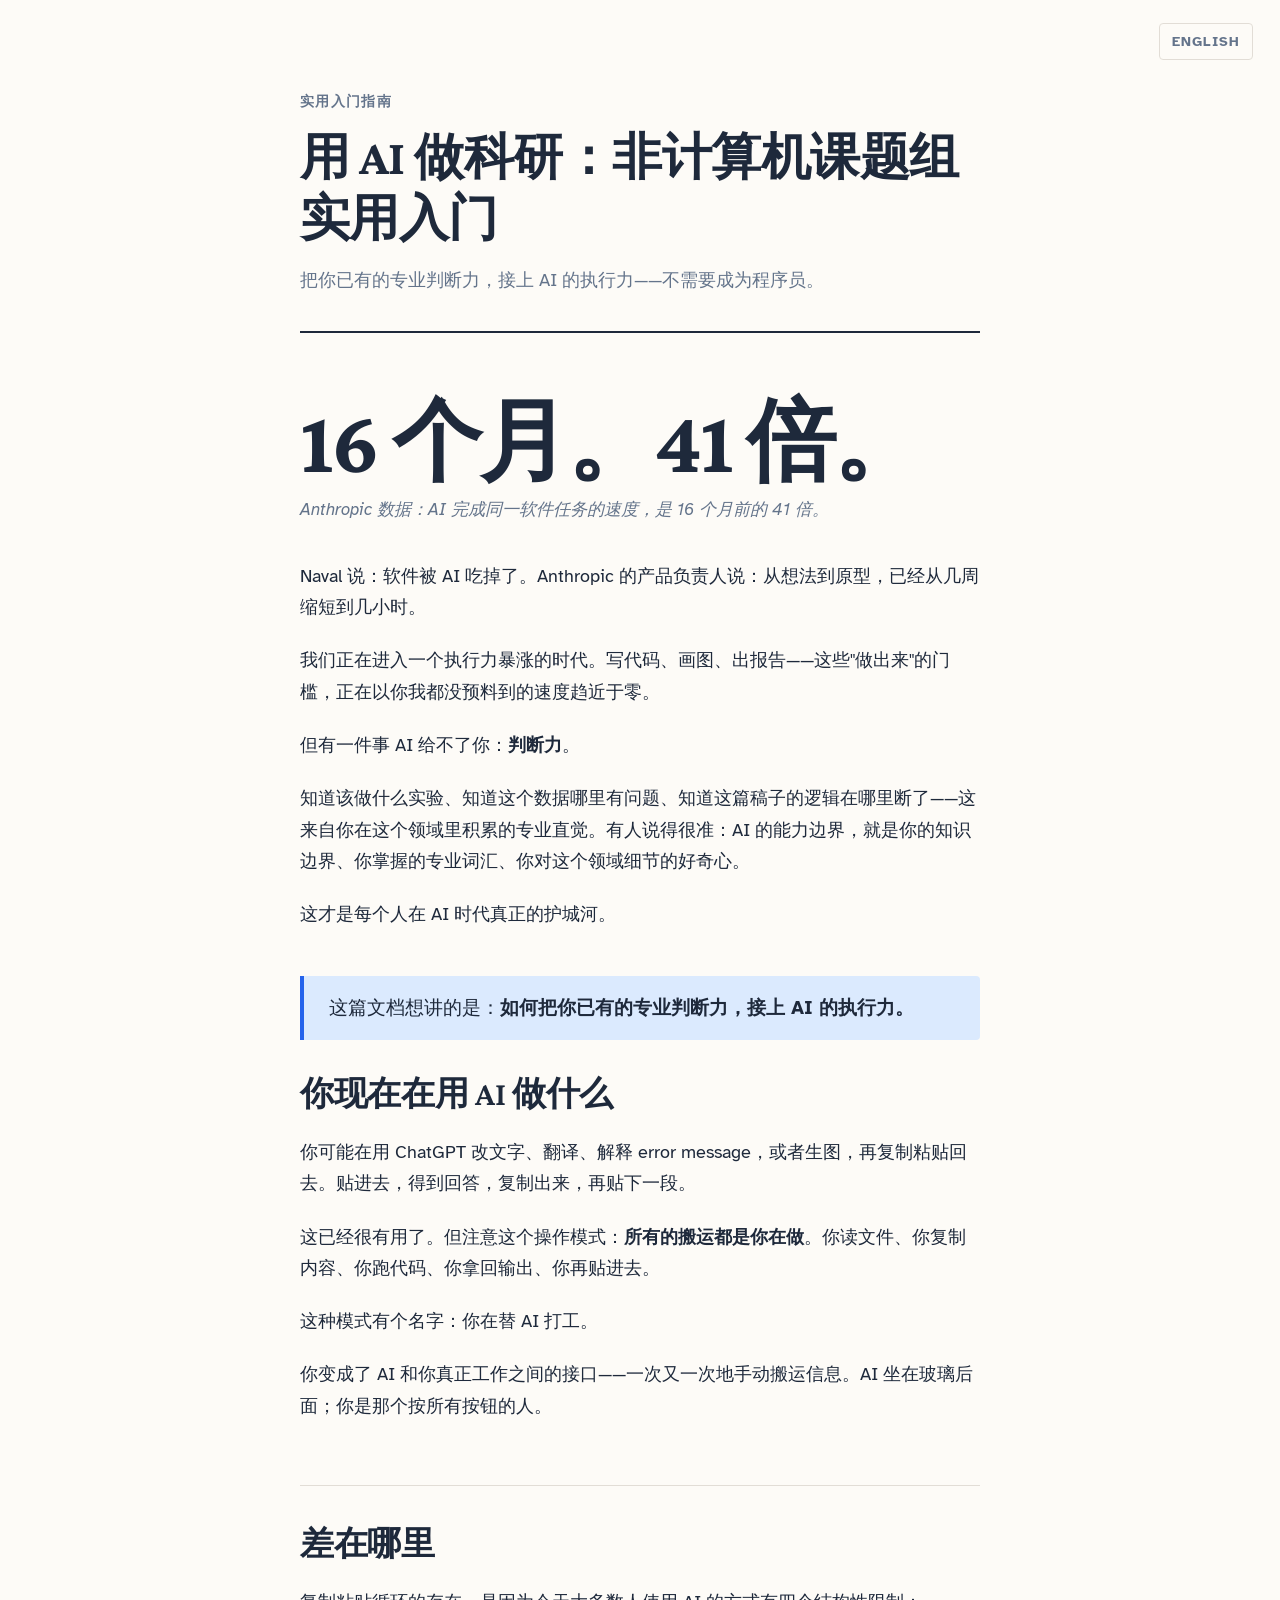
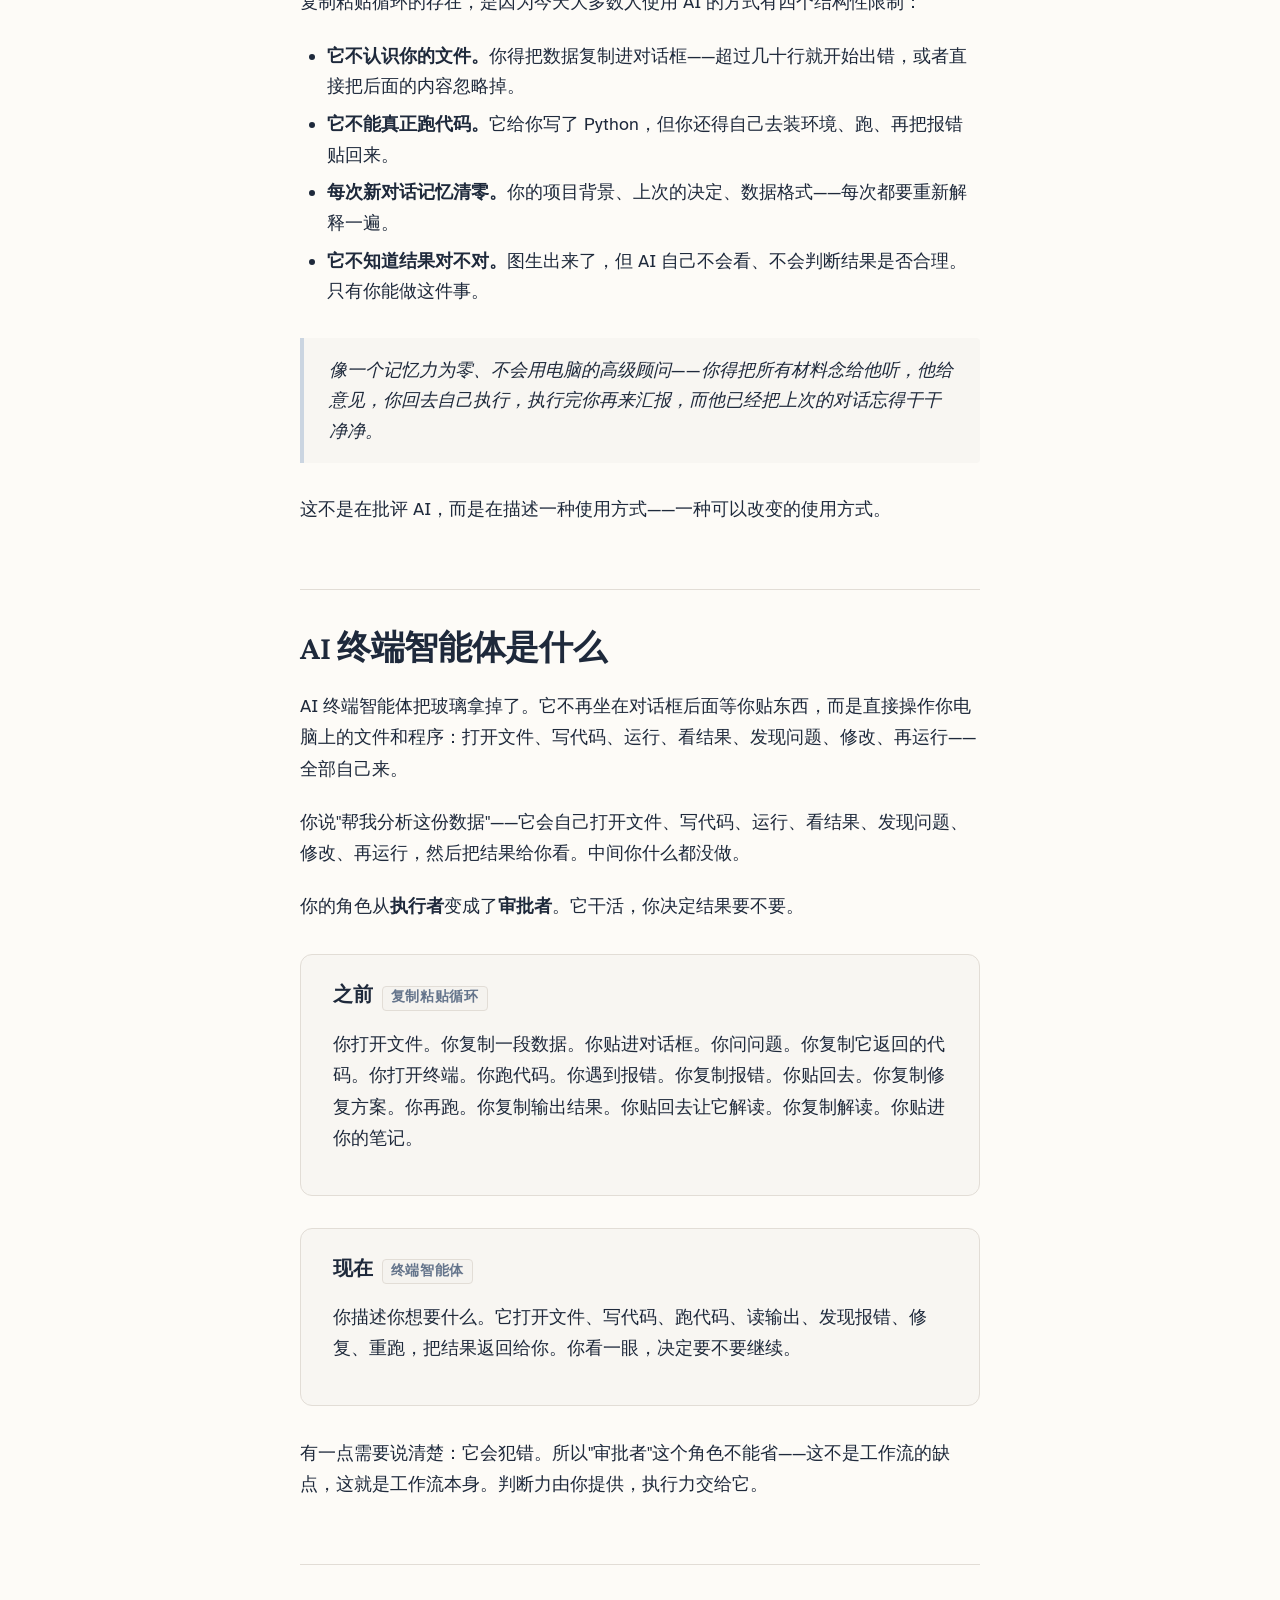
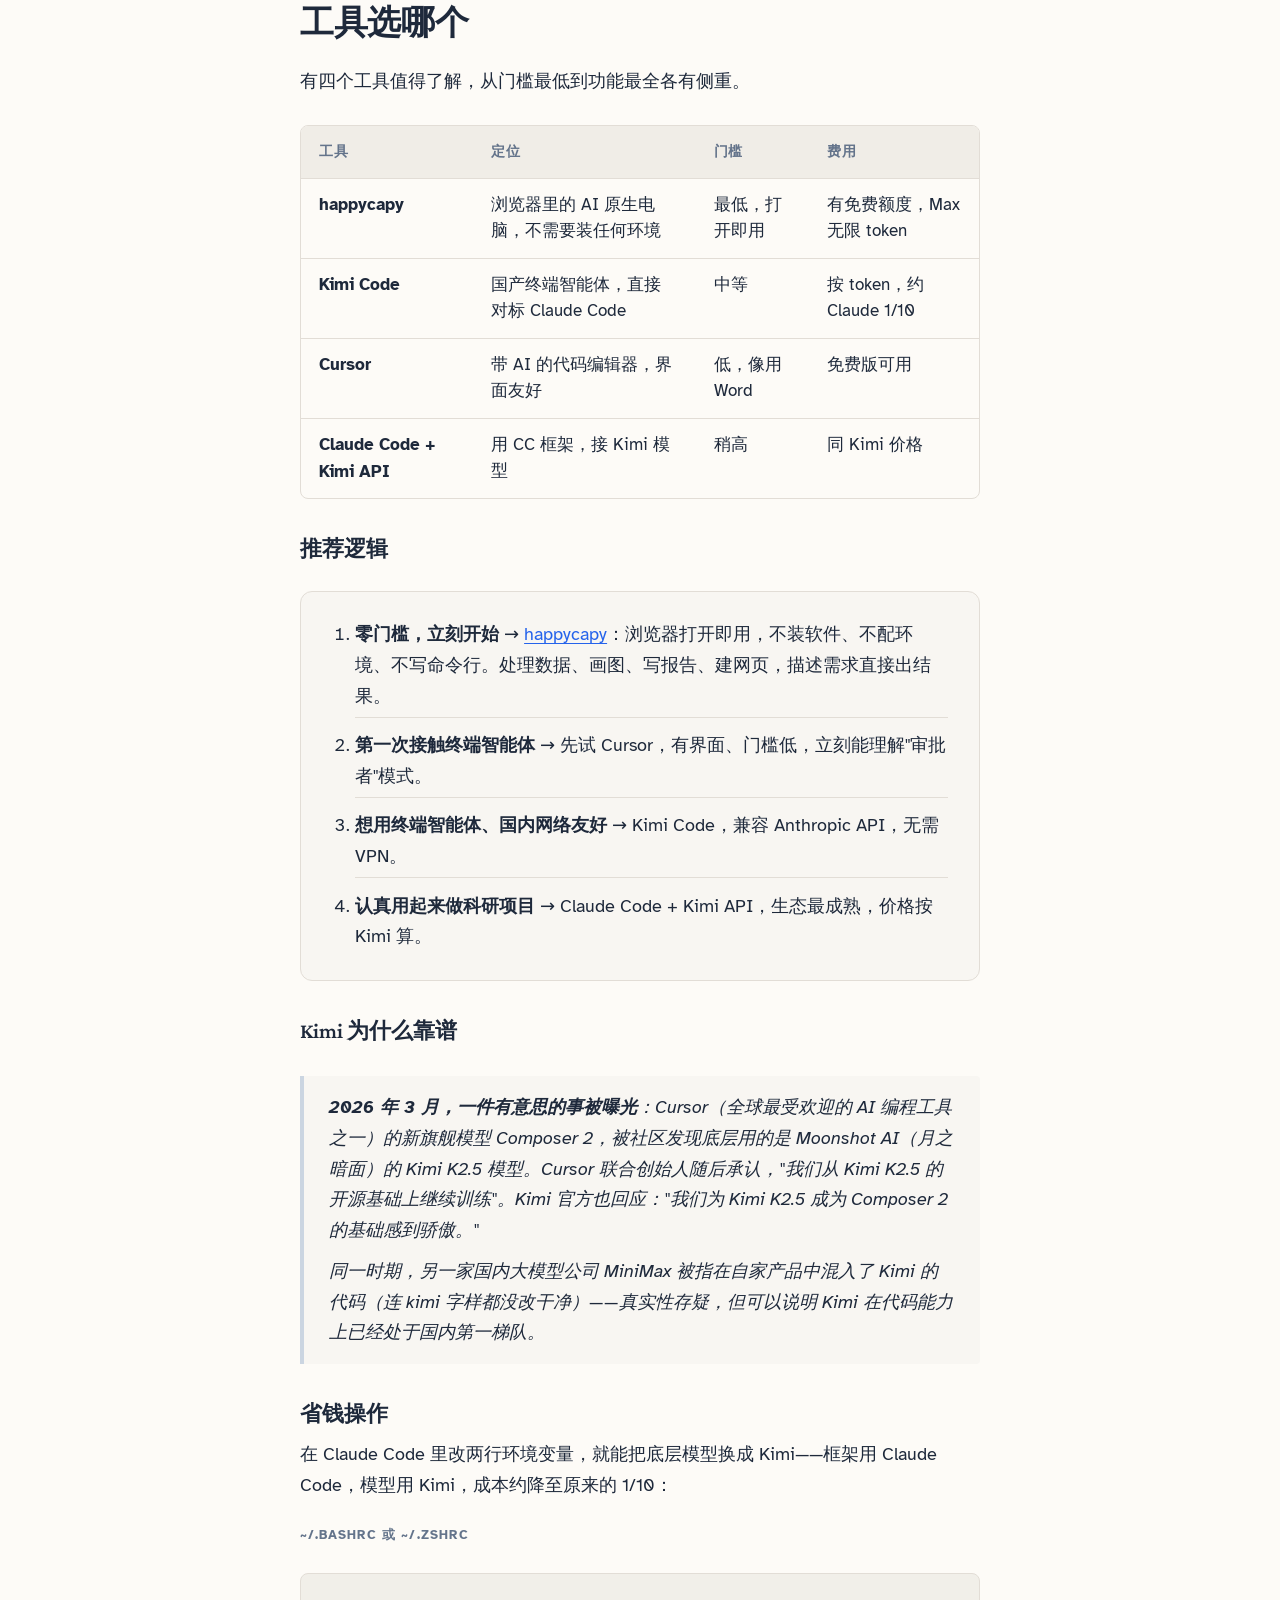
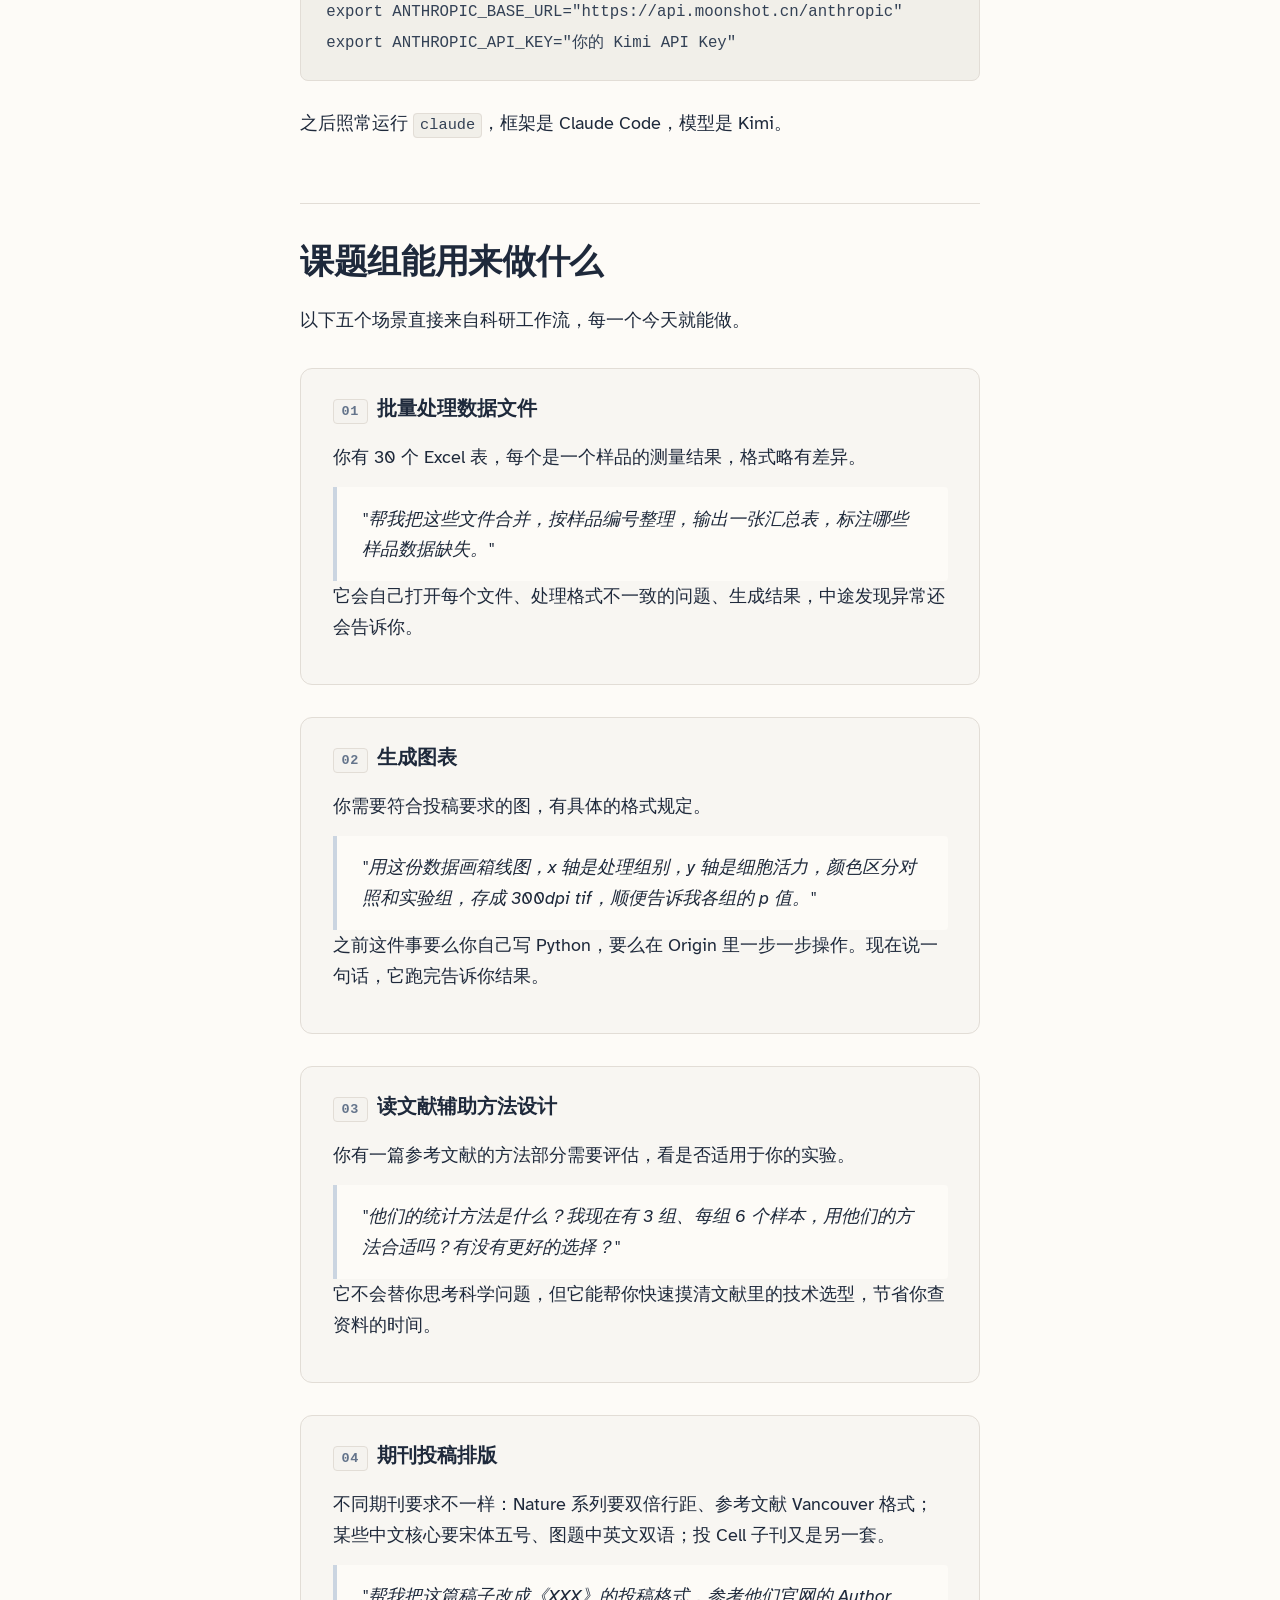
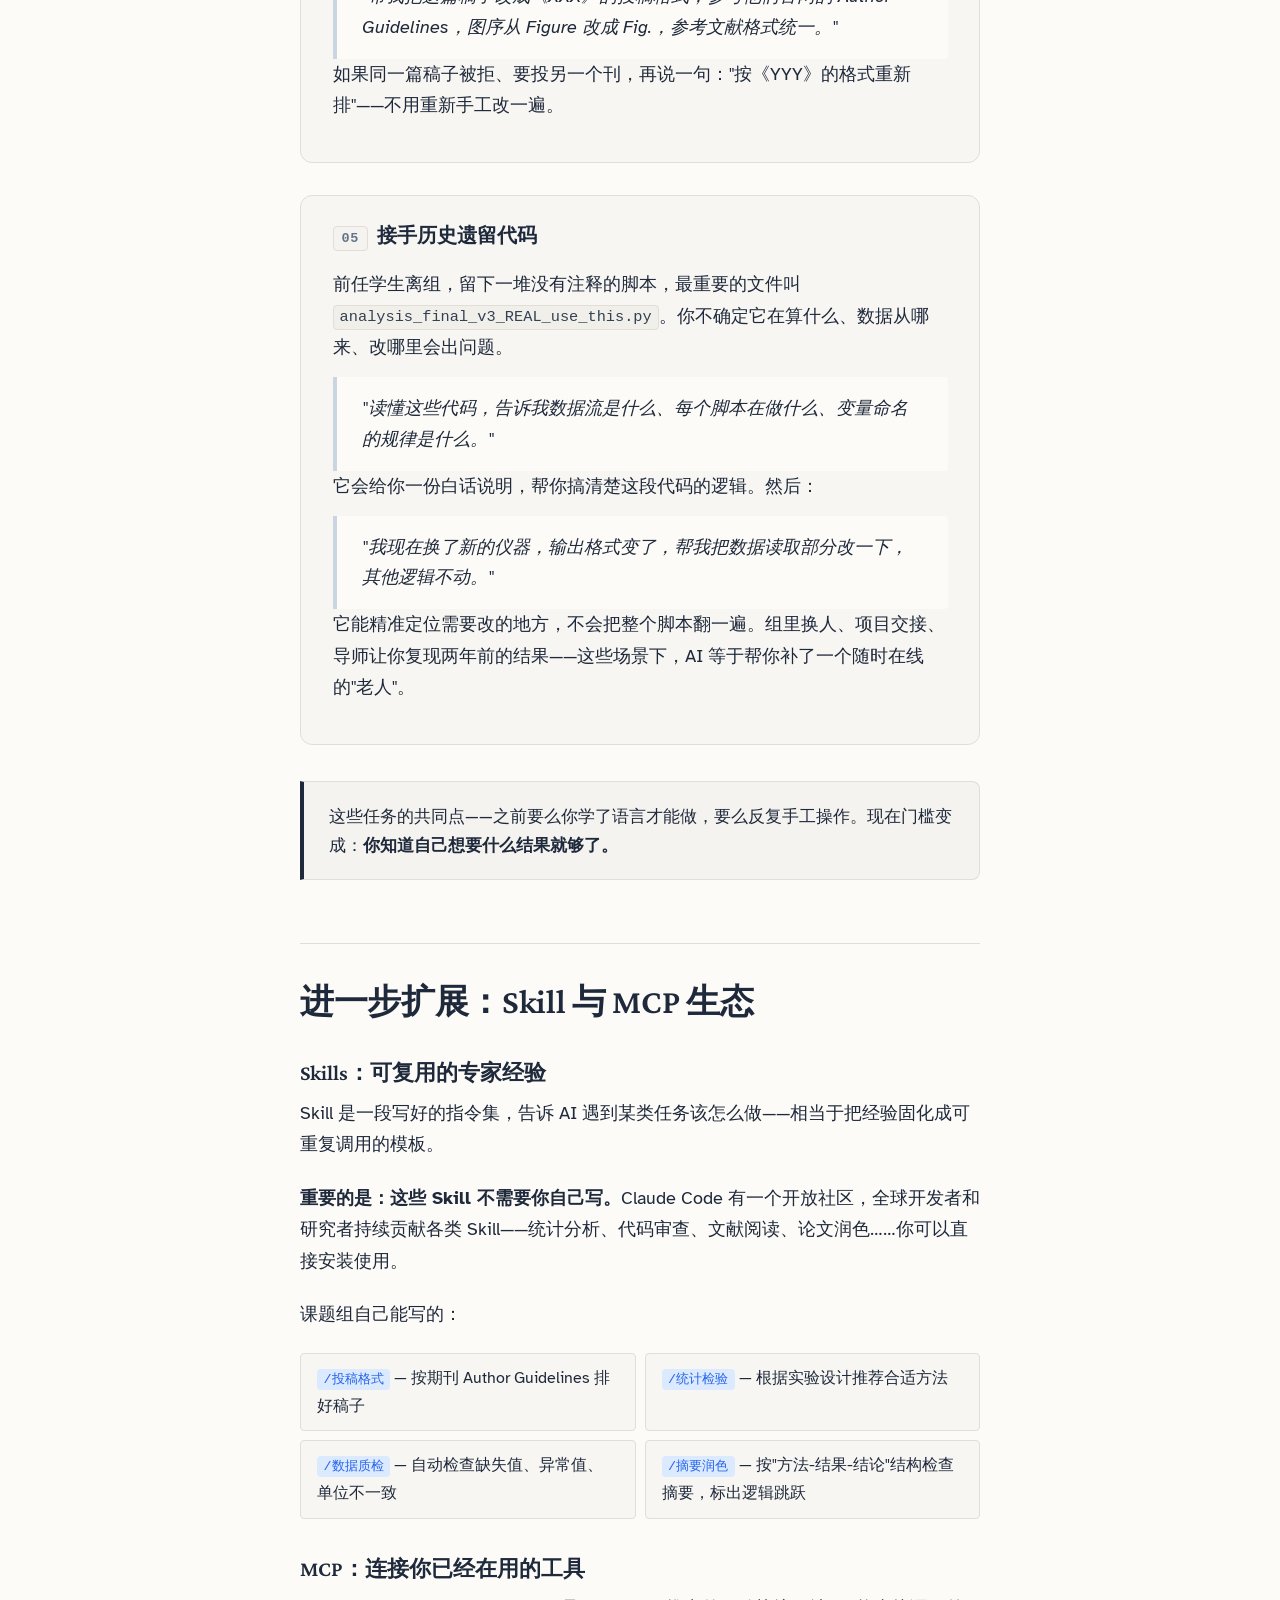
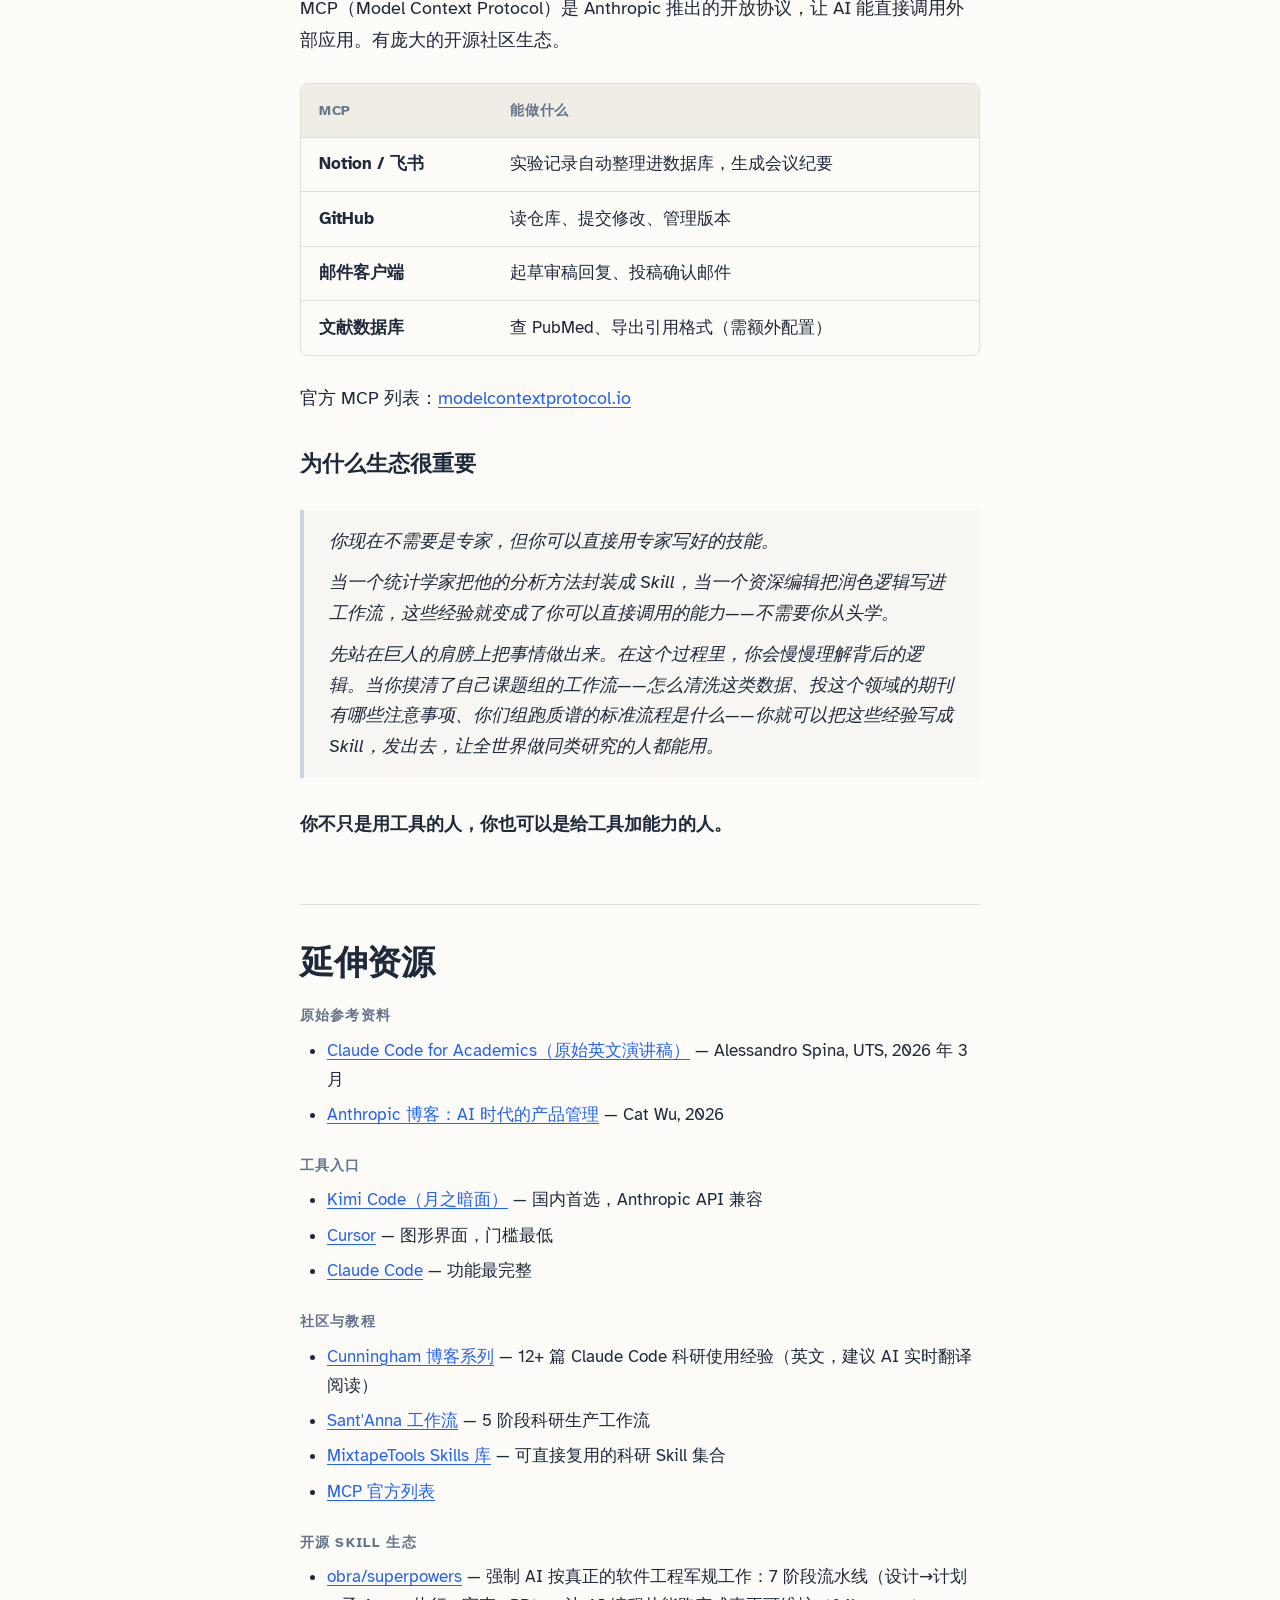
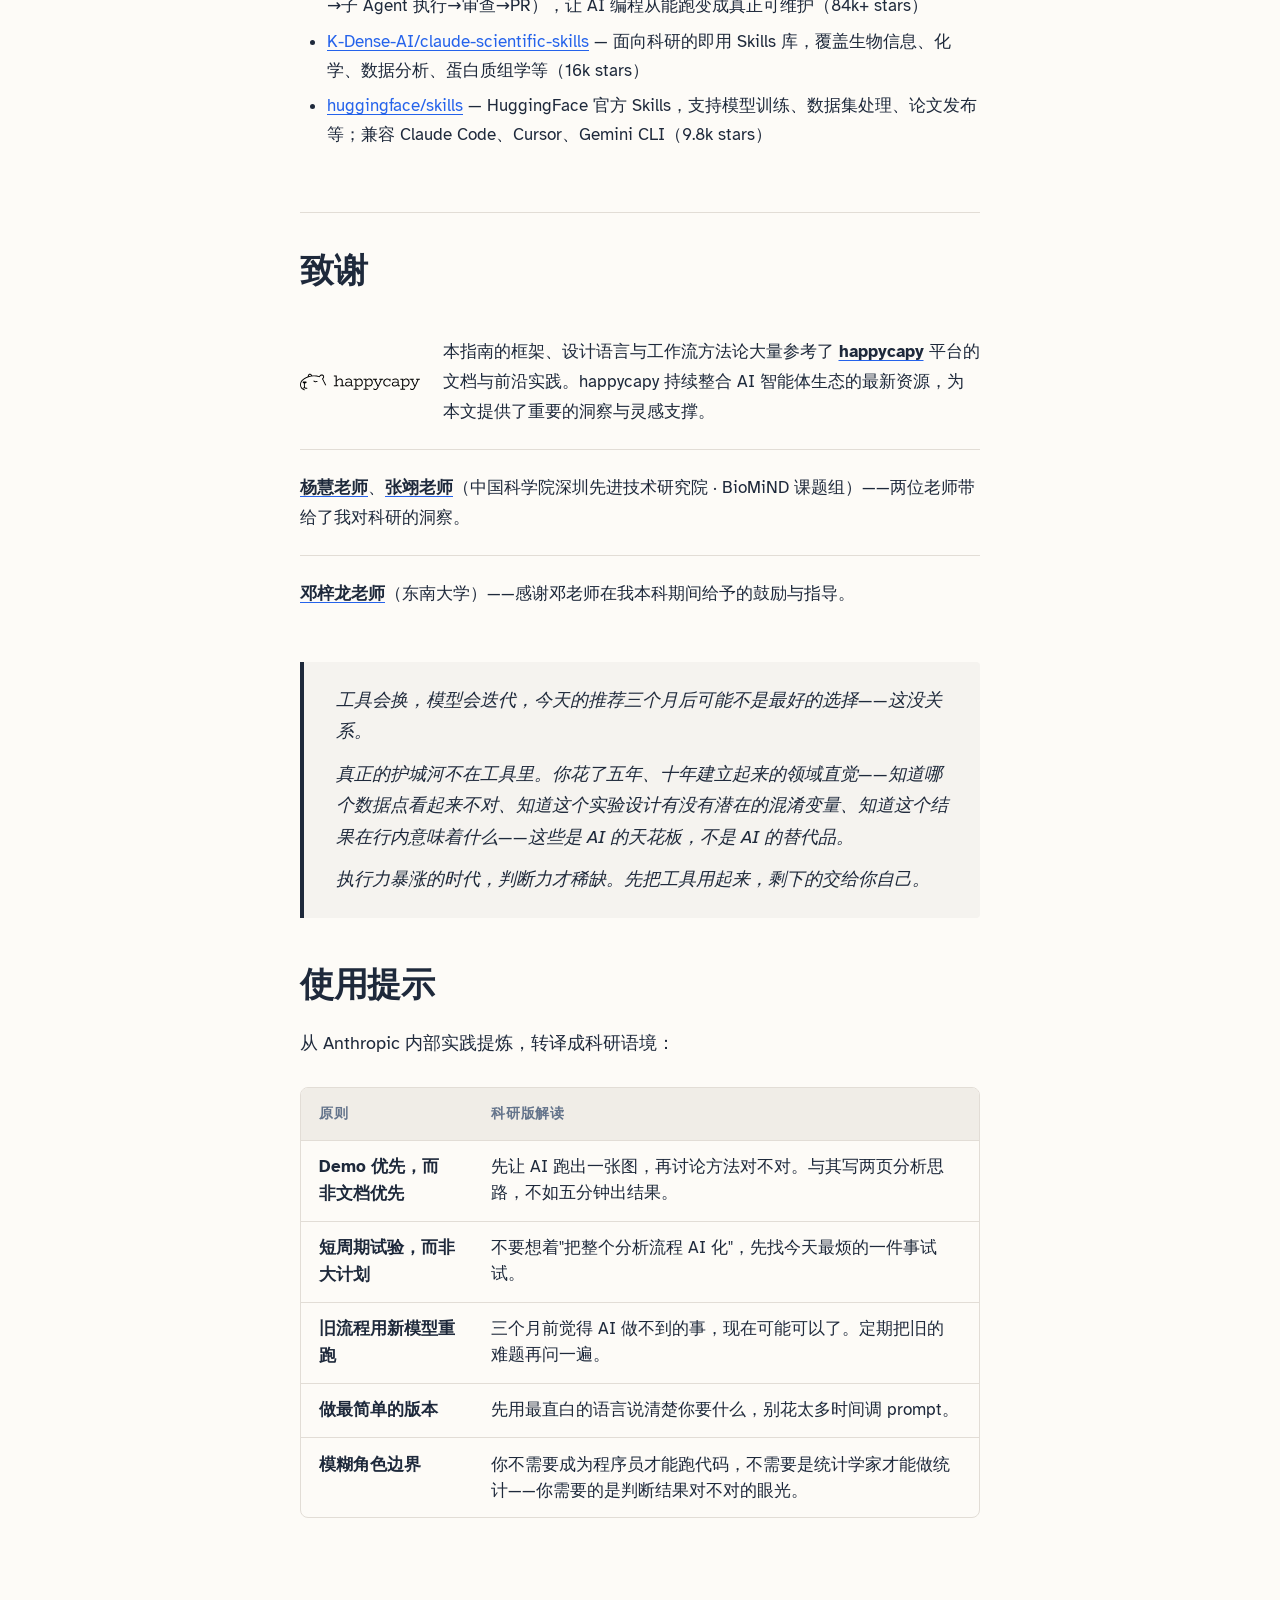
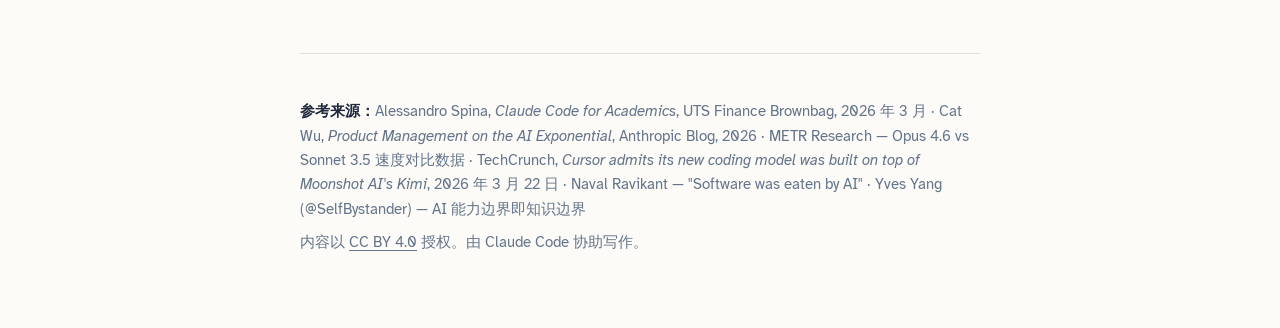
==== commit fa5bcf35: "fix: correct superpowers description — 7-stage engineering pipeline Co-Authored-By: Claude Sonnet 4." ====
--- a/index.html
+++ b/index.html
@@ -328,7 +328,7 @@
     <div class="resource-group">
       <h3>开源 Skill 生态</h3>
       <ul>
-        <li><a href="https://github.com/obra/superpowers" target="_blank" rel="noopener">obra/superpowers</a> — 不用写复杂提示词，直接安装封装好的 Skills 让 AI 按规范方式工作；本文中提到的 Skills 生态即基于此框架</li>
+        <li><a href="https://github.com/obra/superpowers" target="_blank" rel="noopener">obra/superpowers</a> — 强制 AI 按真正的软件工程军规工作：7 阶段流水线（设计→计划→子 Agent 执行→审查→PR），让 AI 编程从能跑变成真正可维护（84k+ stars）</li>
         <li><a href="https://github.com/K-Dense-AI/claude-scientific-skills" target="_blank" rel="noopener">K-Dense-AI/claude-scientific-skills</a> — 面向科研的即用 Skills 库，覆盖生物信息、化学、数据分析、蛋白质组学等（16k stars）</li>
         <li><a href="https://github.com/huggingface/skills" target="_blank" rel="noopener">huggingface/skills</a> — HuggingFace 官方 Skills，支持模型训练、数据集处理、论文发布等；兼容 Claude Code、Cursor、Gemini CLI（9.8k stars）</li>
       </ul>
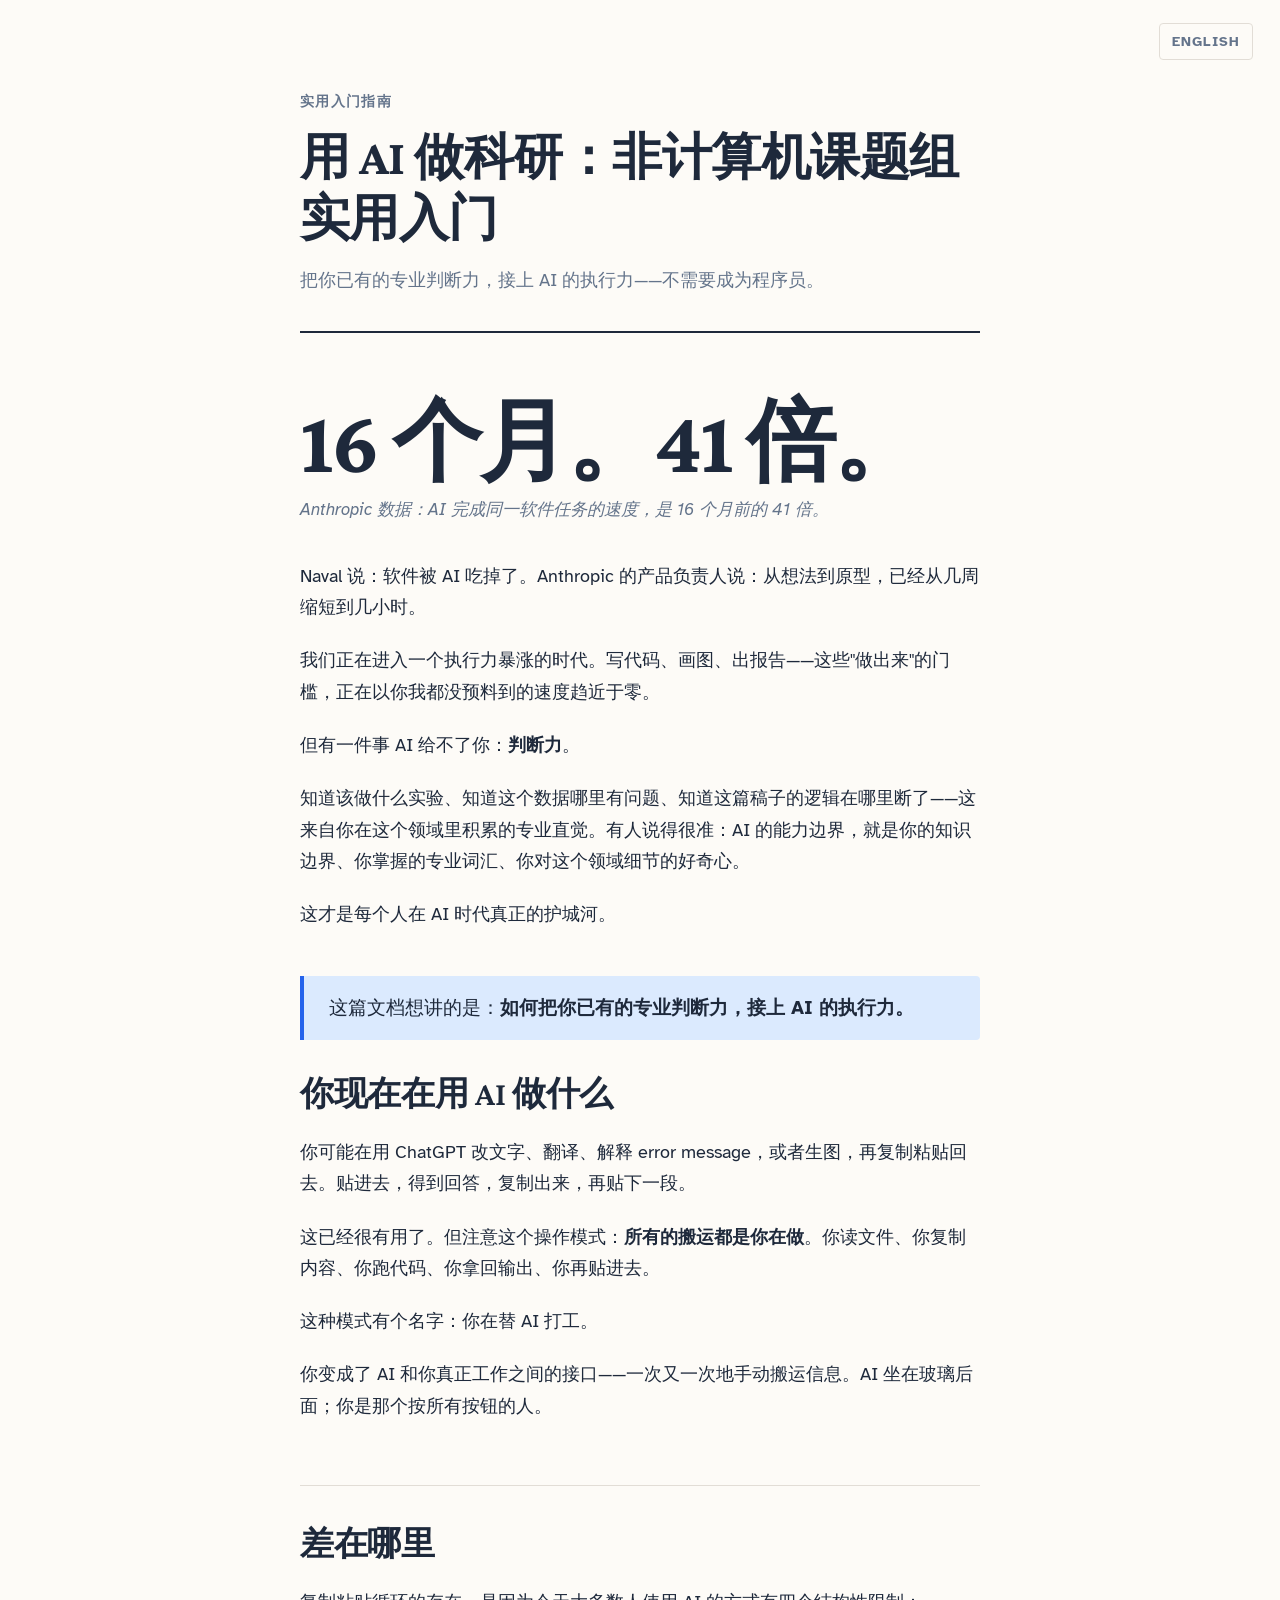
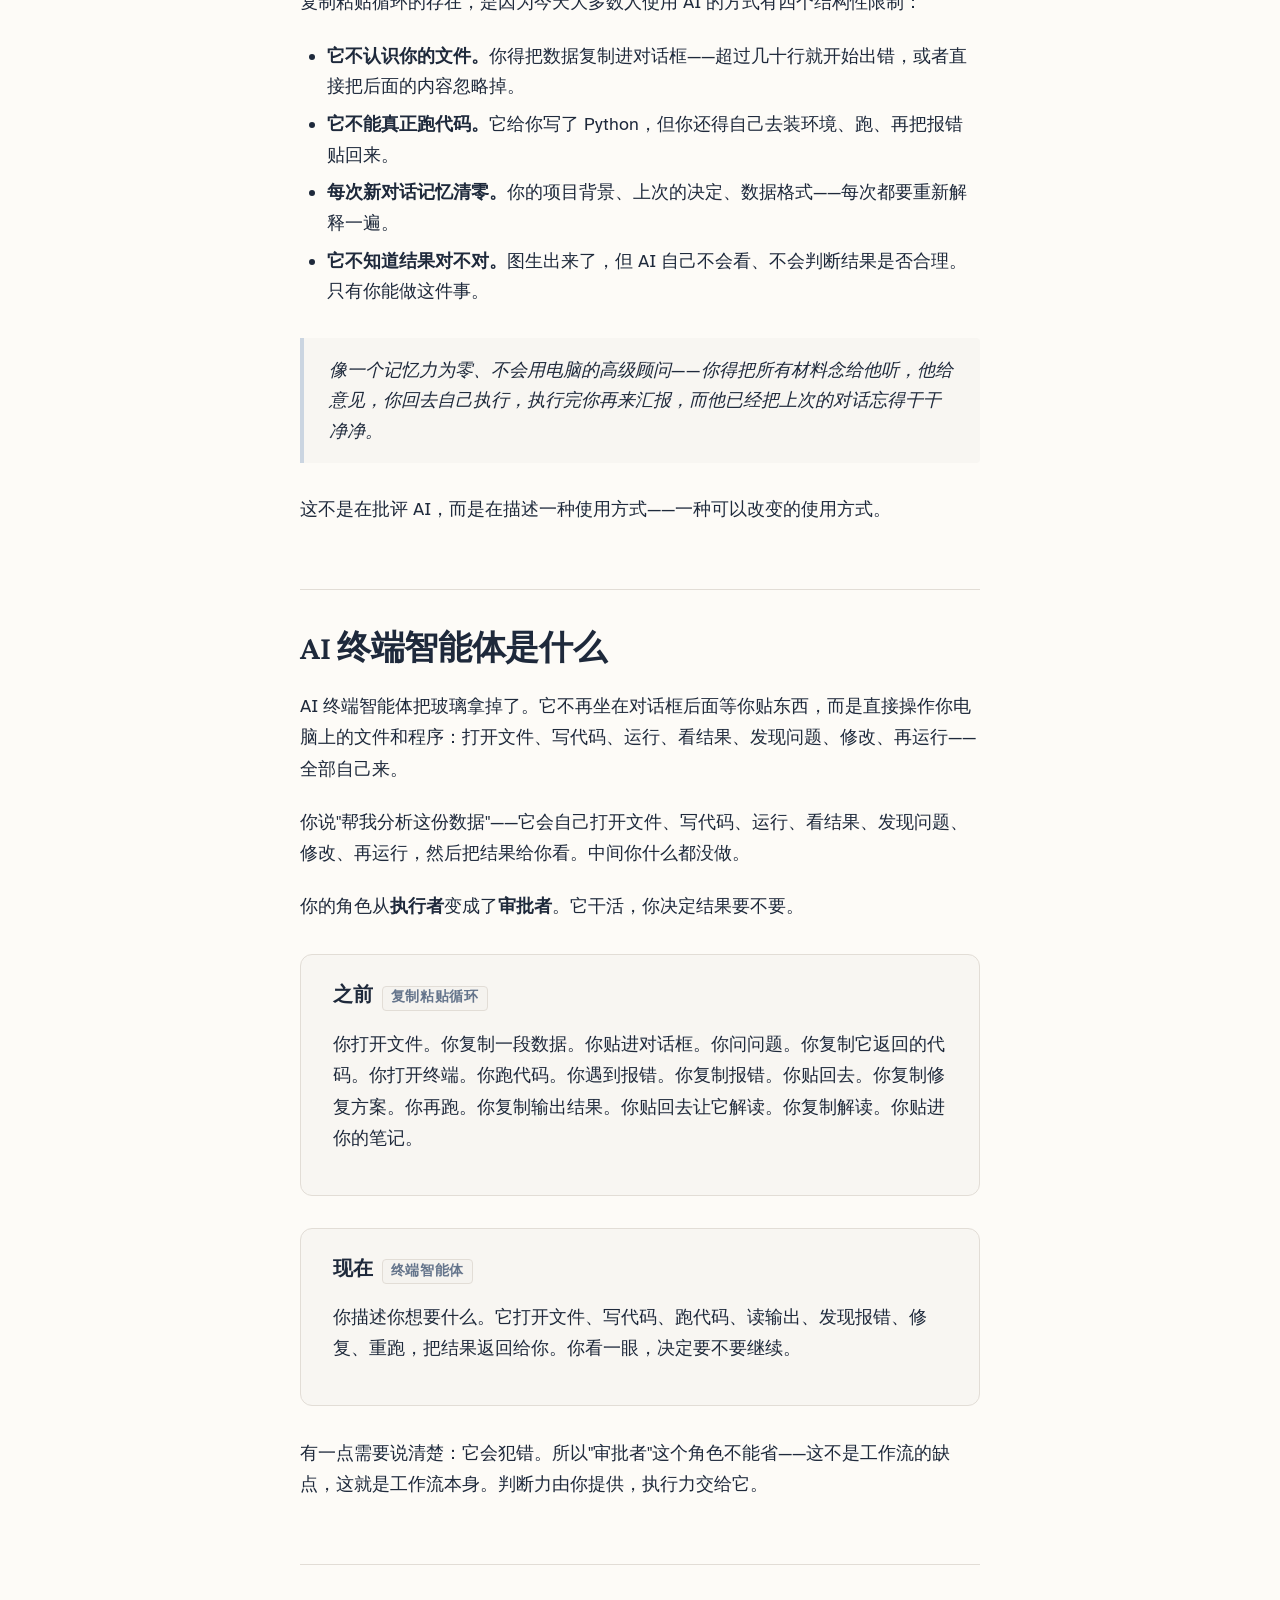
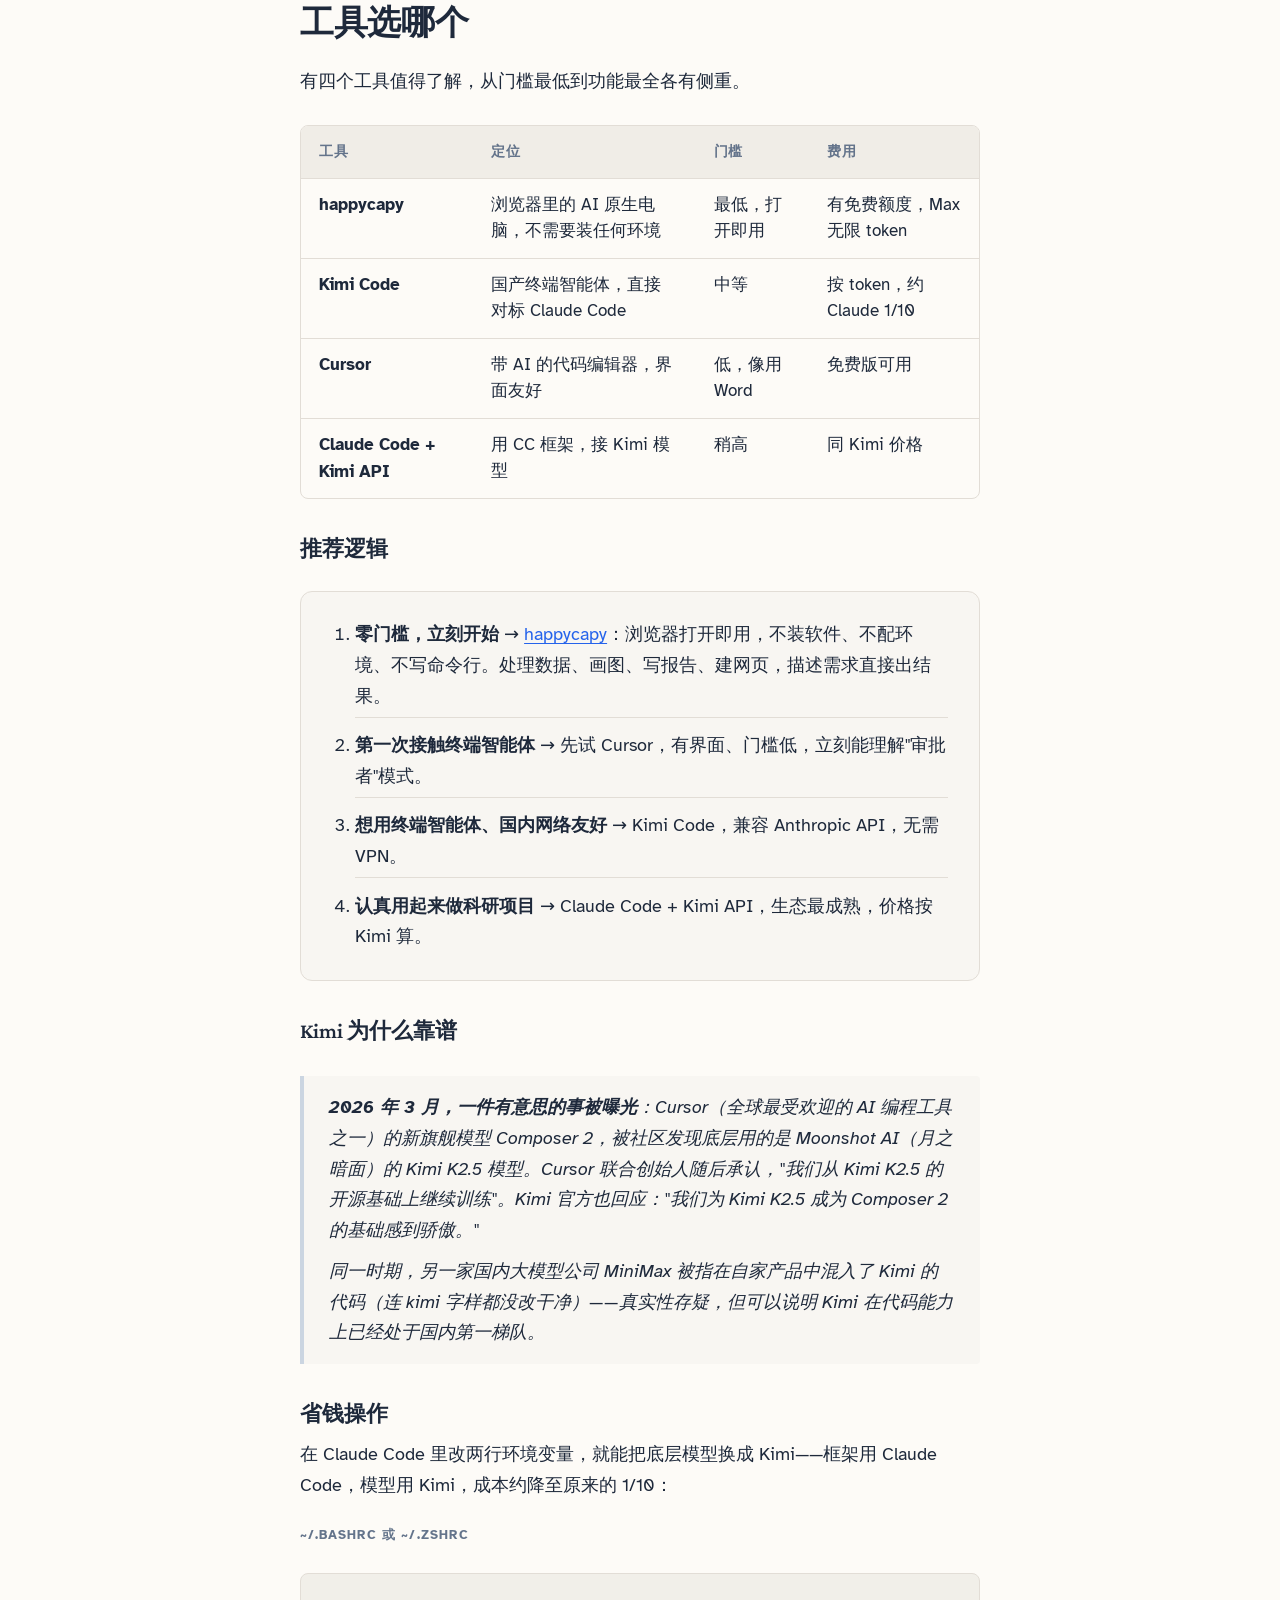
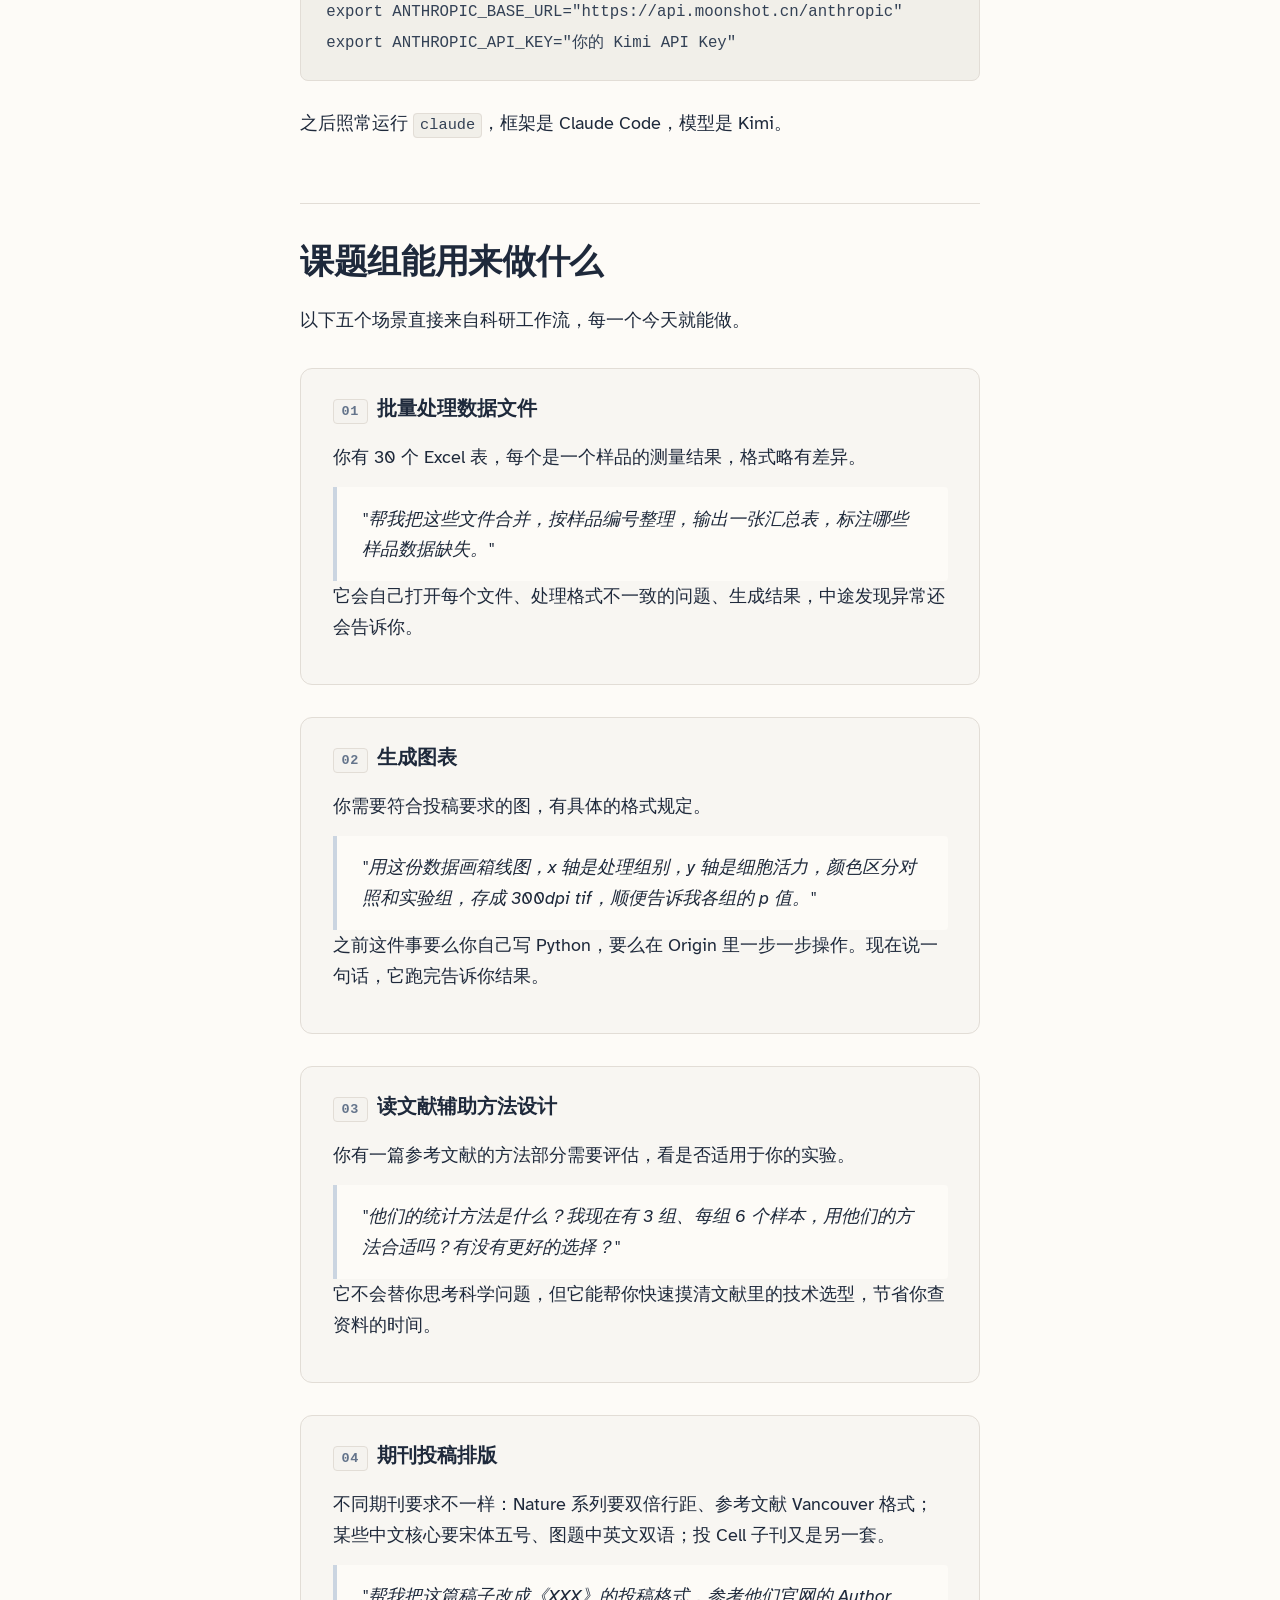
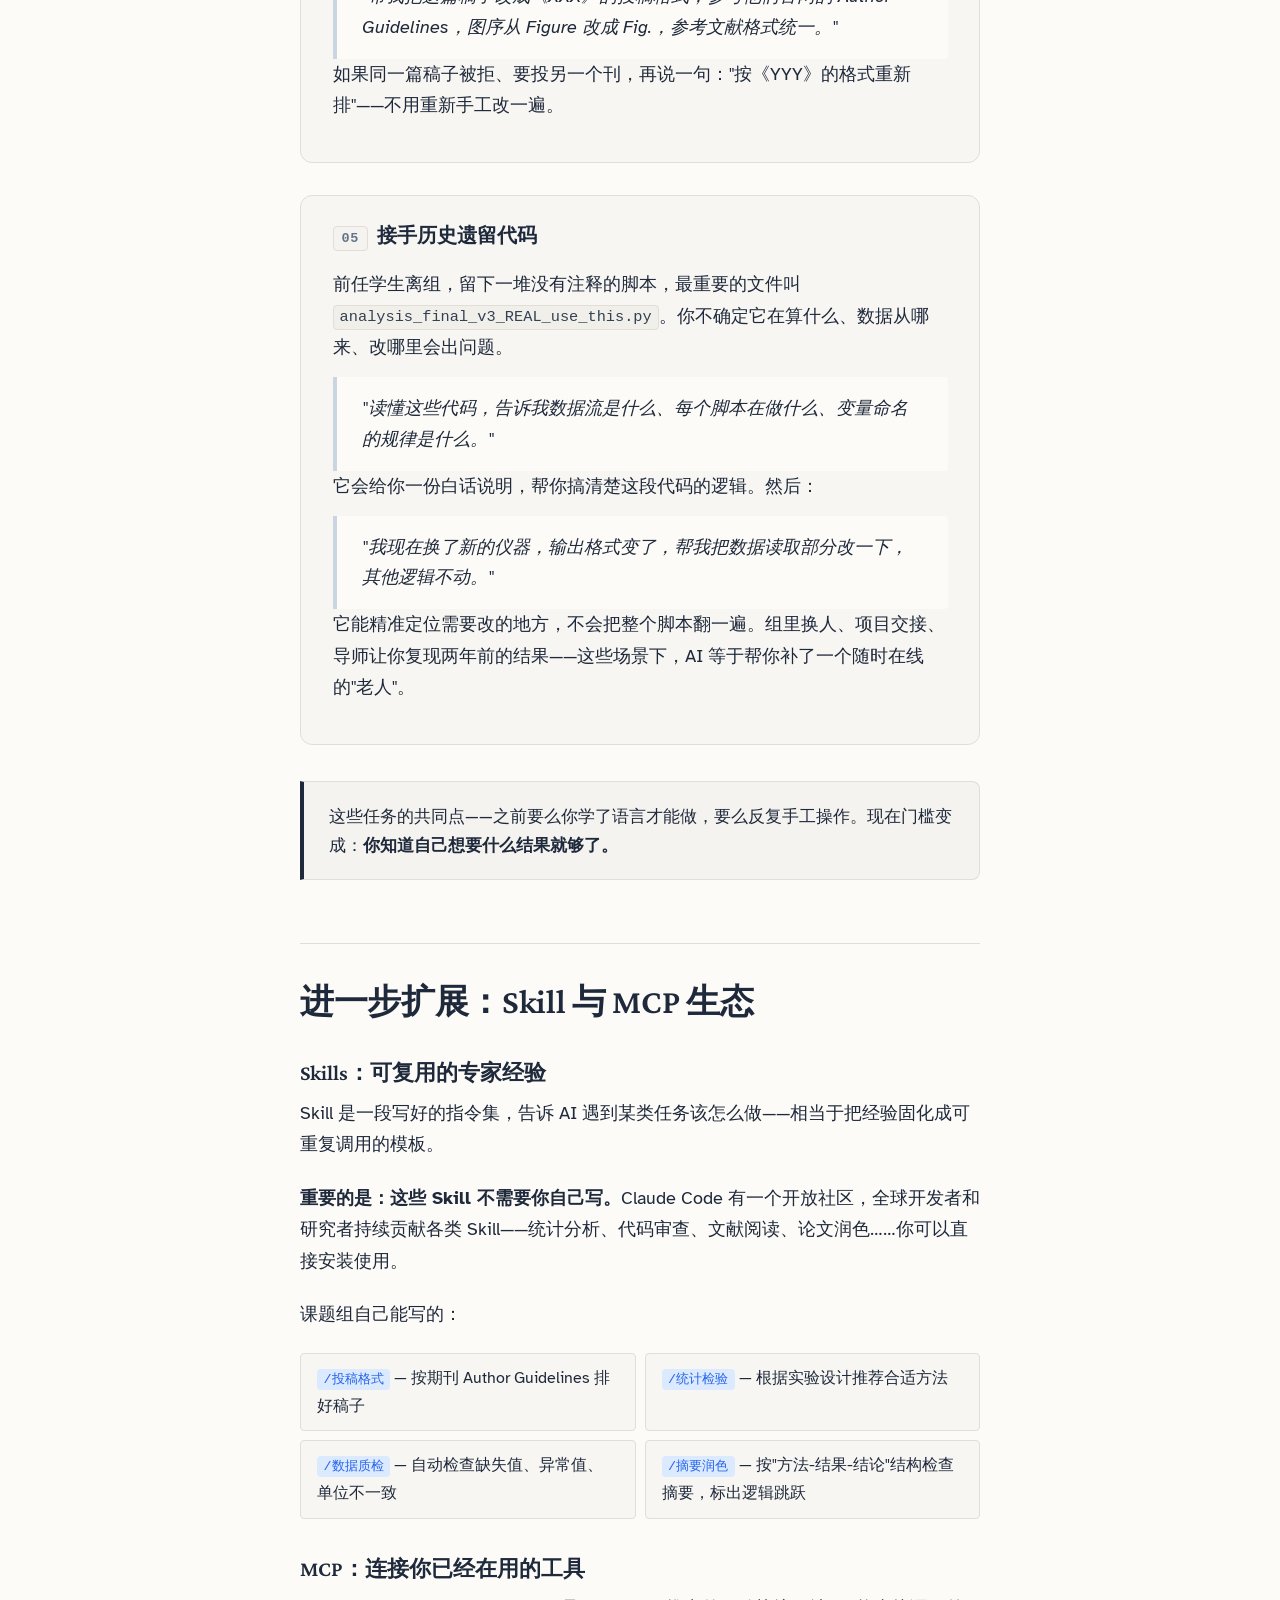
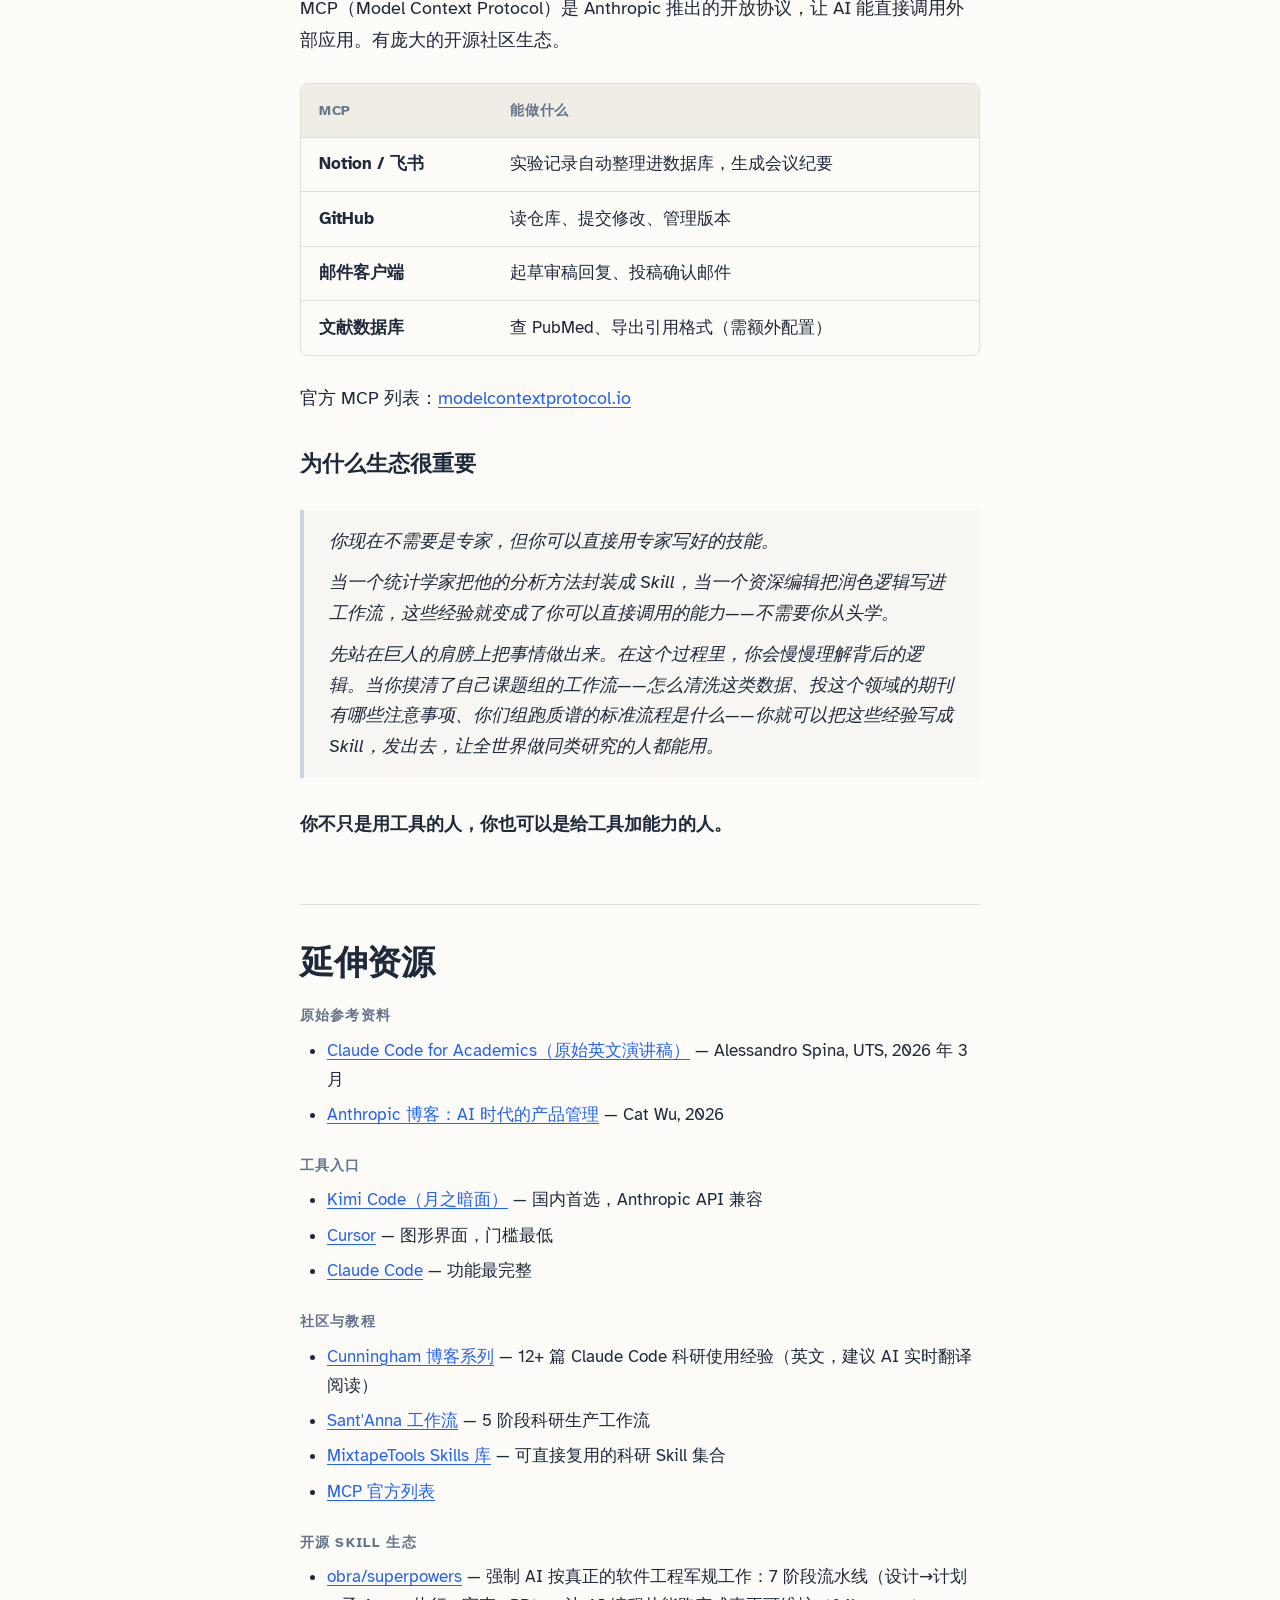
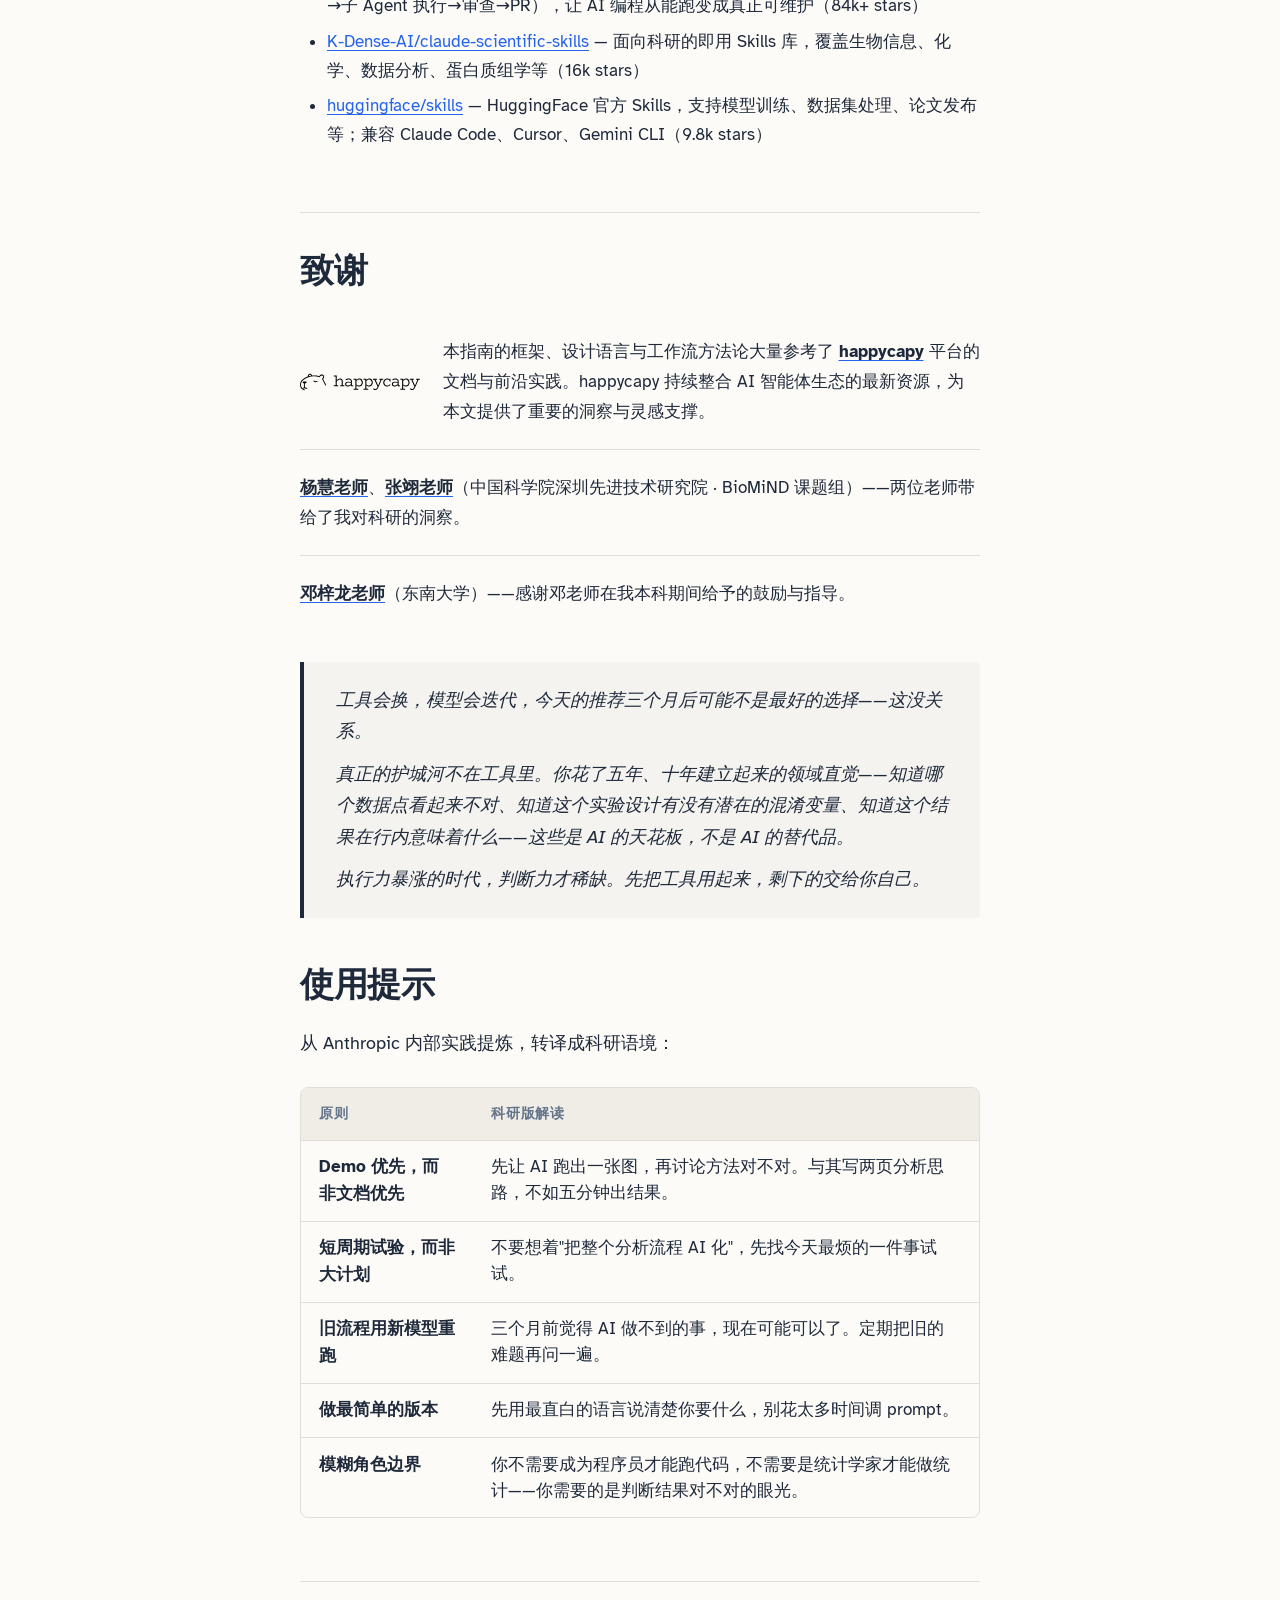
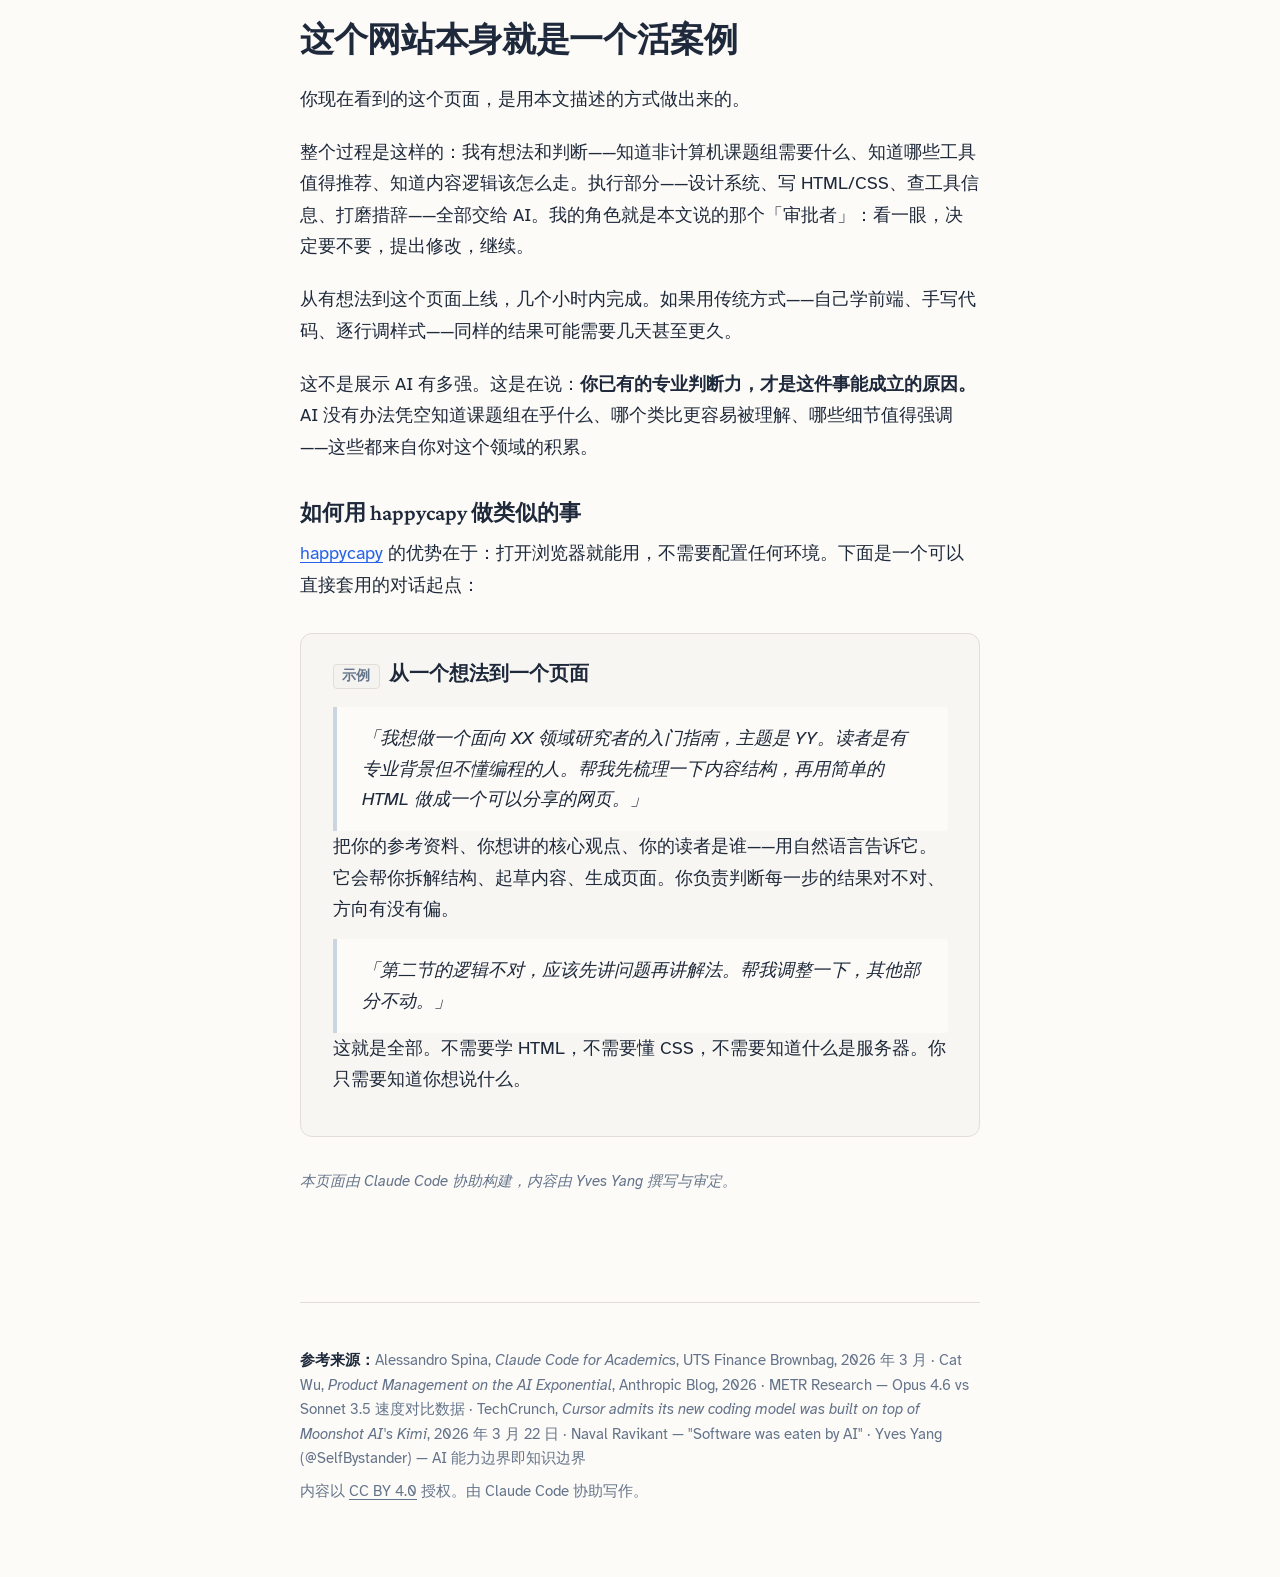
==== commit b41904c9: "feat: add meta section — site itself as live AI case study Co-Authored-By: Claude Sonnet 4.6 <norepl" ====
--- a/index.html
+++ b/index.html
@@ -408,6 +408,38 @@
         </table>
       </div>
     </div>
+
+    <!-- ── Meta ────────────────────────────────────────────── -->
+
+    <section class="meta-section">
+      <h2>这个网站本身就是一个活案例</h2>
+
+      <p>你现在看到的这个页面，是用本文描述的方式做出来的。</p>
+
+      <p>整个过程是这样的：我有想法和判断——知道非计算机课题组需要什么、知道哪些工具值得推荐、知道内容逻辑该怎么走。执行部分——设计系统、写 HTML/CSS、查工具信息、打磨措辞——全部交给 AI。我的角色就是本文说的那个「审批者」：看一眼，决定要不要，提出修改，继续。</p>
+
+      <p>从有想法到这个页面上线，几个小时内完成。如果用传统方式——自己学前端、手写代码、逐行调样式——同样的结果可能需要几天甚至更久。</p>
+
+      <p>这不是展示 AI 有多强。这是在说：<strong>你已有的专业判断力，才是这件事能成立的原因。</strong> AI 没有办法凭空知道课题组在乎什么、哪个类比更容易被理解、哪些细节值得强调——这些都来自你对这个领域的积累。</p>
+
+      <h3>如何用 happycapy 做类似的事</h3>
+
+      <p><a href="https://happycapy.ai/?via=yves" target="_blank" rel="noopener">happycapy</a> 的优势在于：打开浏览器就能用，不需要配置任何环境。下面是一个可以直接套用的对话起点：</p>
+
+      <div class="scenario">
+        <h3><span class="num">示例</span> 从一个想法到一个页面</h3>
+        <blockquote>
+          <p>「我想做一个面向 XX 领域研究者的入门指南，主题是 YY。读者是有专业背景但不懂编程的人。帮我先梳理一下内容结构，再用简单的 HTML 做成一个可以分享的网页。」</p>
+        </blockquote>
+        <p>把你的参考资料、你想讲的核心观点、你的读者是谁——用自然语言告诉它。它会帮你拆解结构、起草内容、生成页面。你负责判断每一步的结果对不对、方向有没有偏。</p>
+        <blockquote>
+          <p>「第二节的逻辑不对，应该先讲问题再讲解法。帮我调整一下，其他部分不动。」</p>
+        </blockquote>
+        <p>这就是全部。不需要学 HTML，不需要懂 CSS，不需要知道什么是服务器。你只需要知道你想说什么。</p>
+      </div>
+
+      <p class="meta-note">本页面由 Claude Code 协助构建，内容由 Yves Yang 撰写与审定。</p>
+    </section>
 
   </main>
 
--- a/assets/style.css
+++ b/assets/style.css
@@ -502,6 +502,27 @@
   margin-top: 2.5rem;
 }
 
+/* ── Meta Section ─────────────────────────────────────────── */
+
+.meta-section {
+  margin-top: 3.5rem;
+  padding-top: 2rem;
+  border-top: 1px solid var(--border);
+}
+
+.meta-section h2 {
+  margin-top: 0;
+  padding-top: 0;
+  border-top: none;
+}
+
+.meta-note {
+  font-size: 0.82rem;
+  color: var(--text-muted);
+  margin-top: 1.5rem;
+  font-style: italic;
+}
+
 /* ── Acknowledgments ──────────────────────────────────────── */
 
 .acknowledgments {
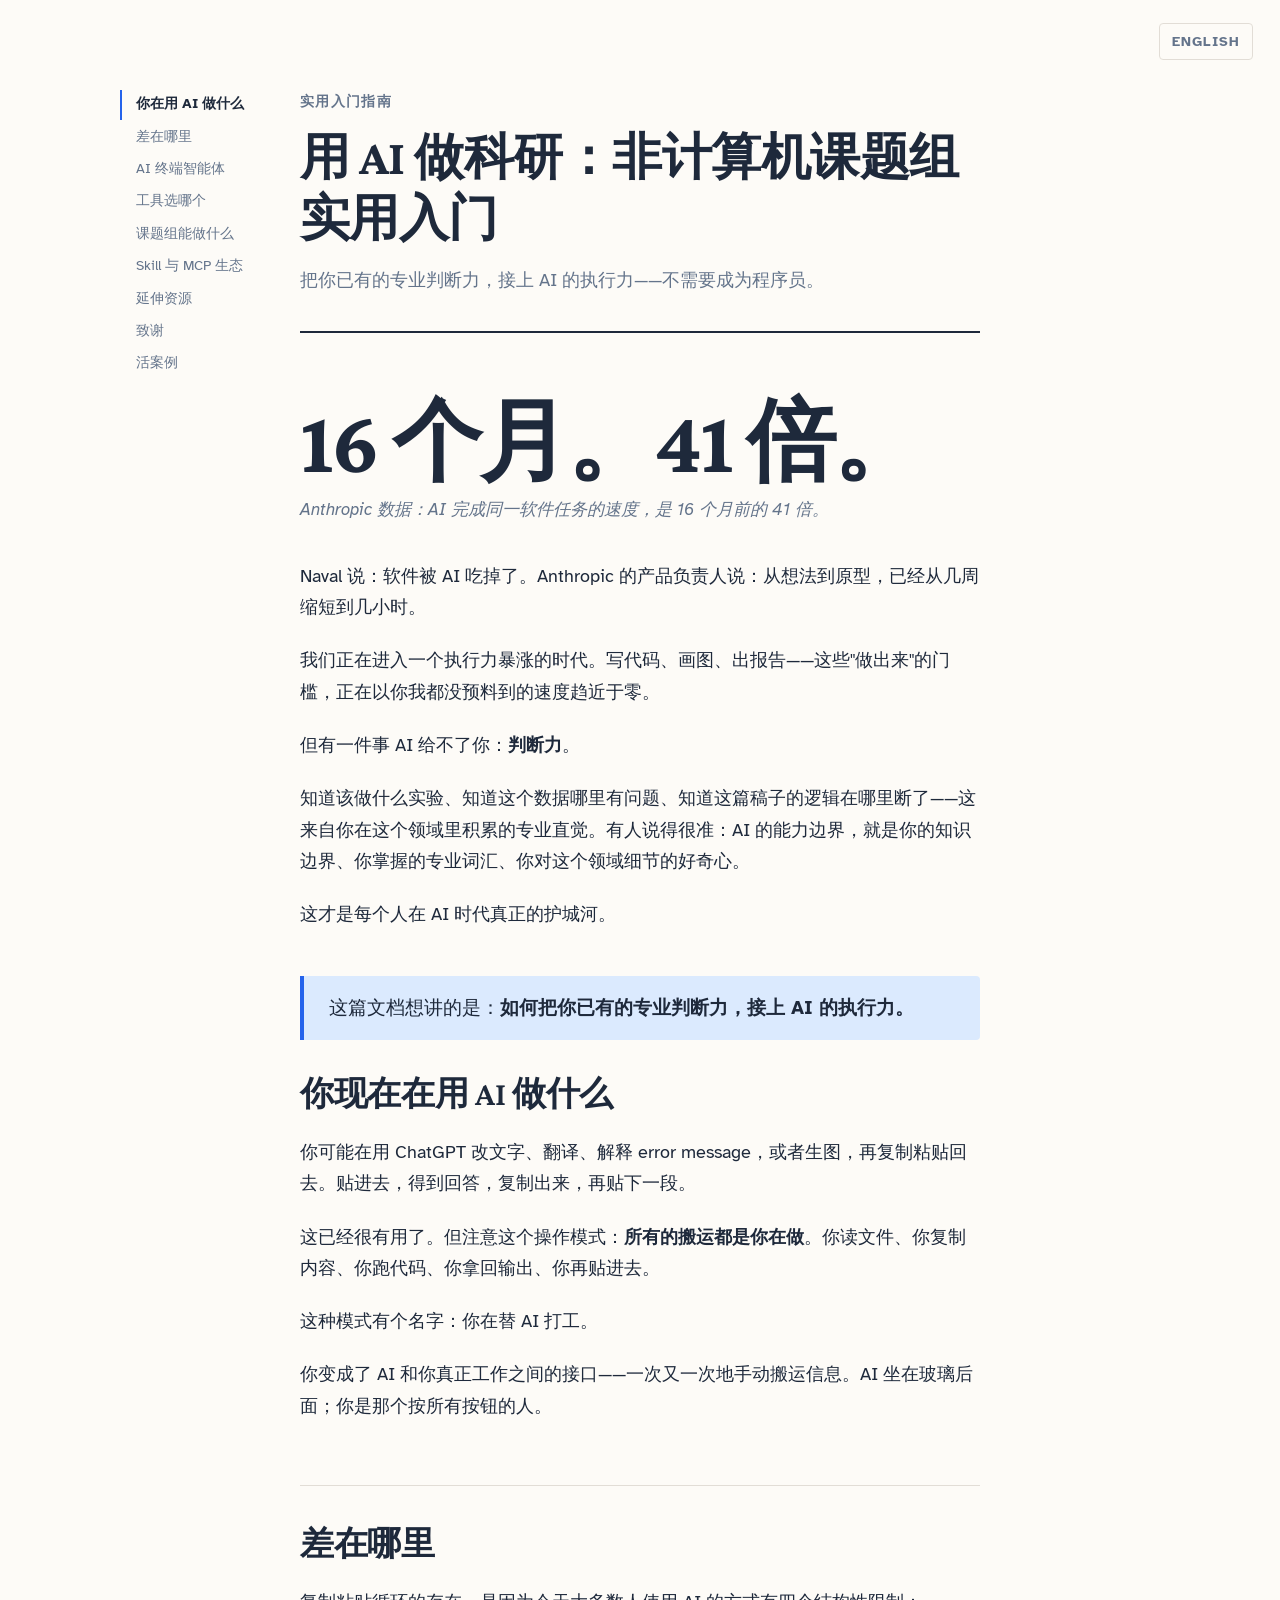
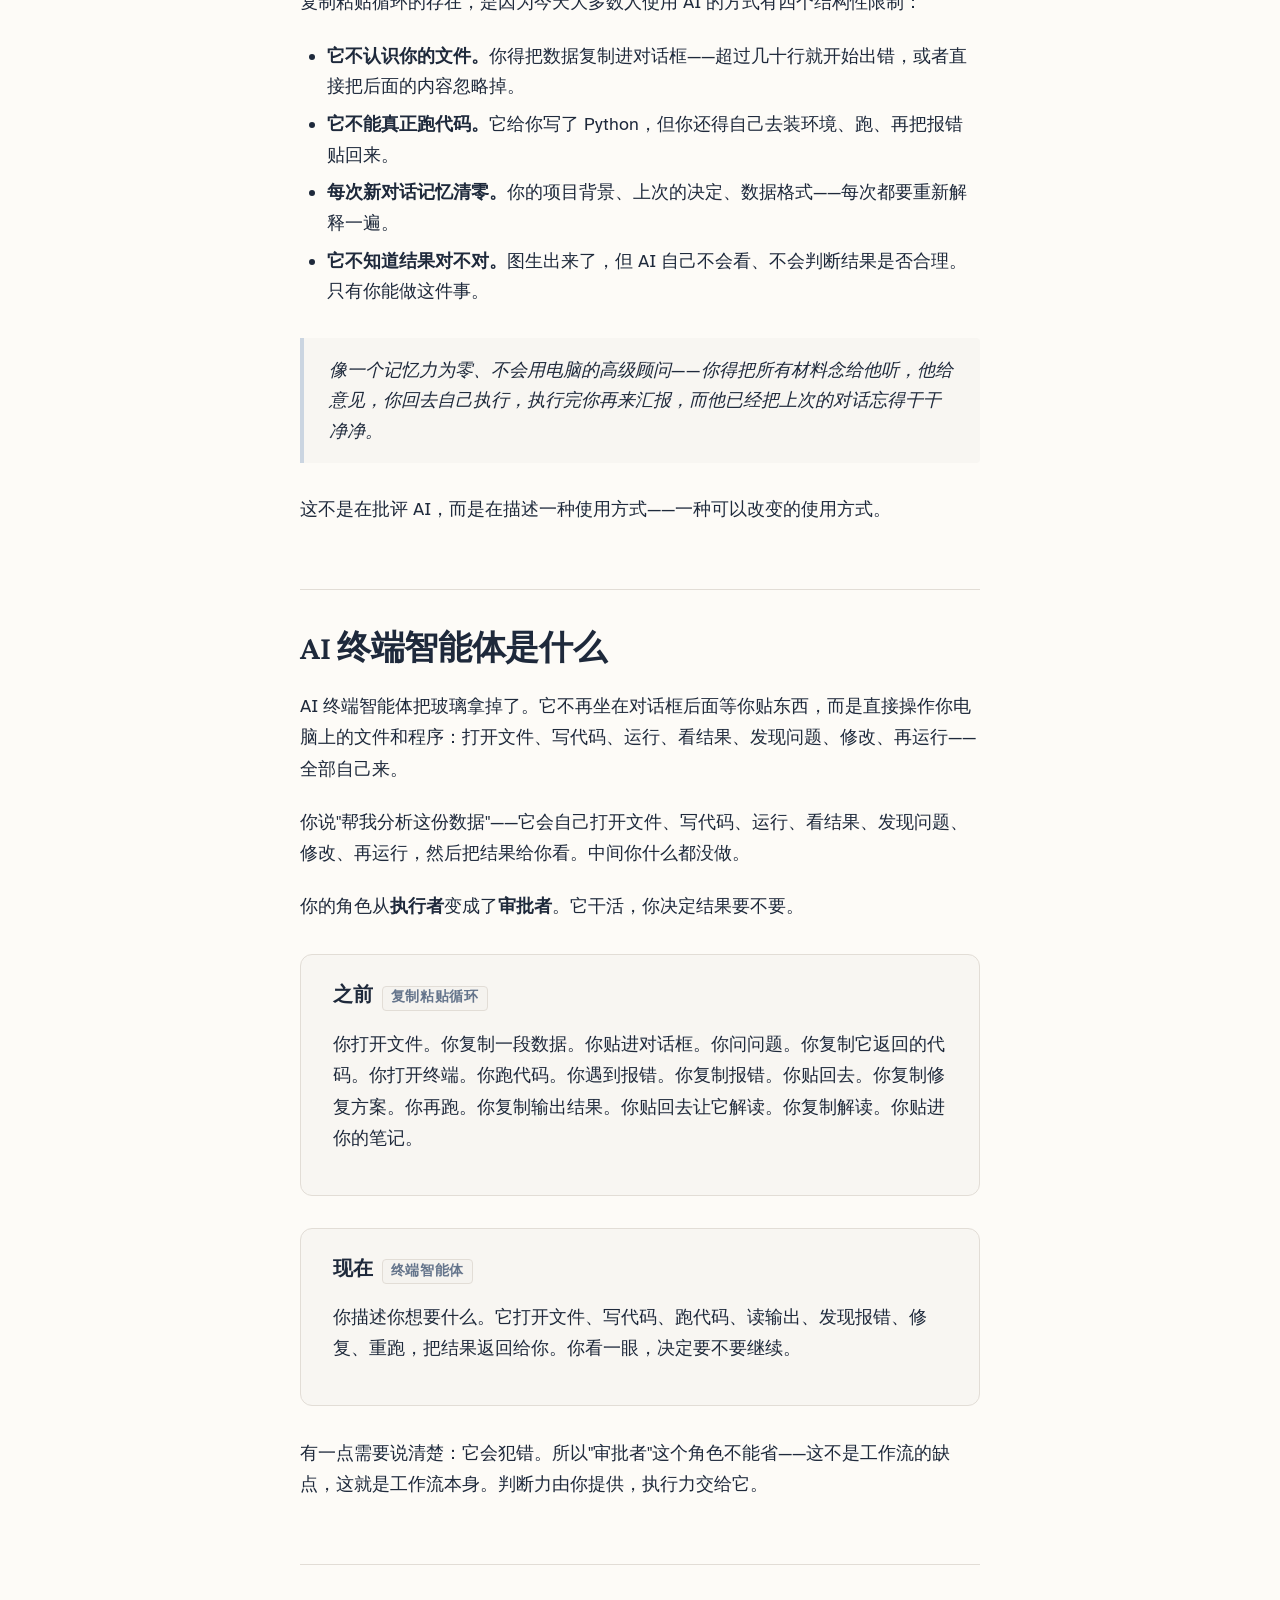
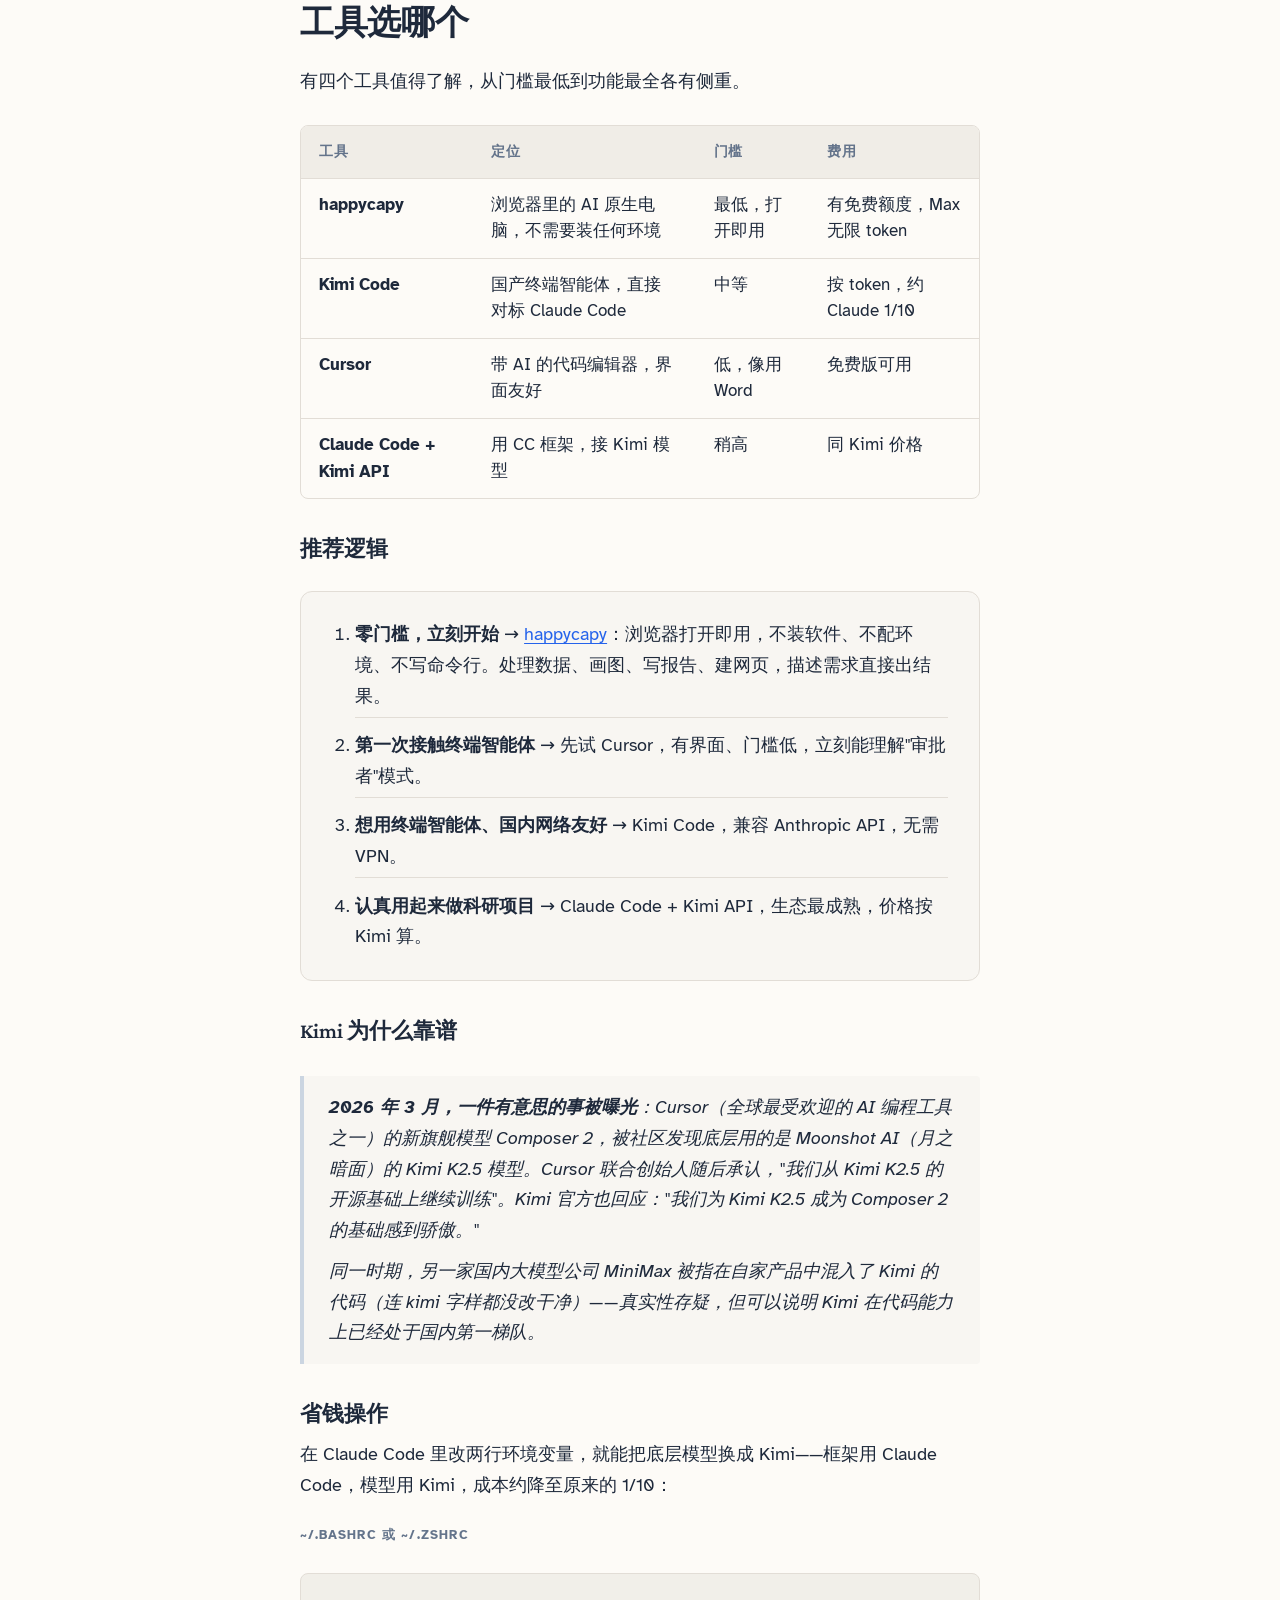
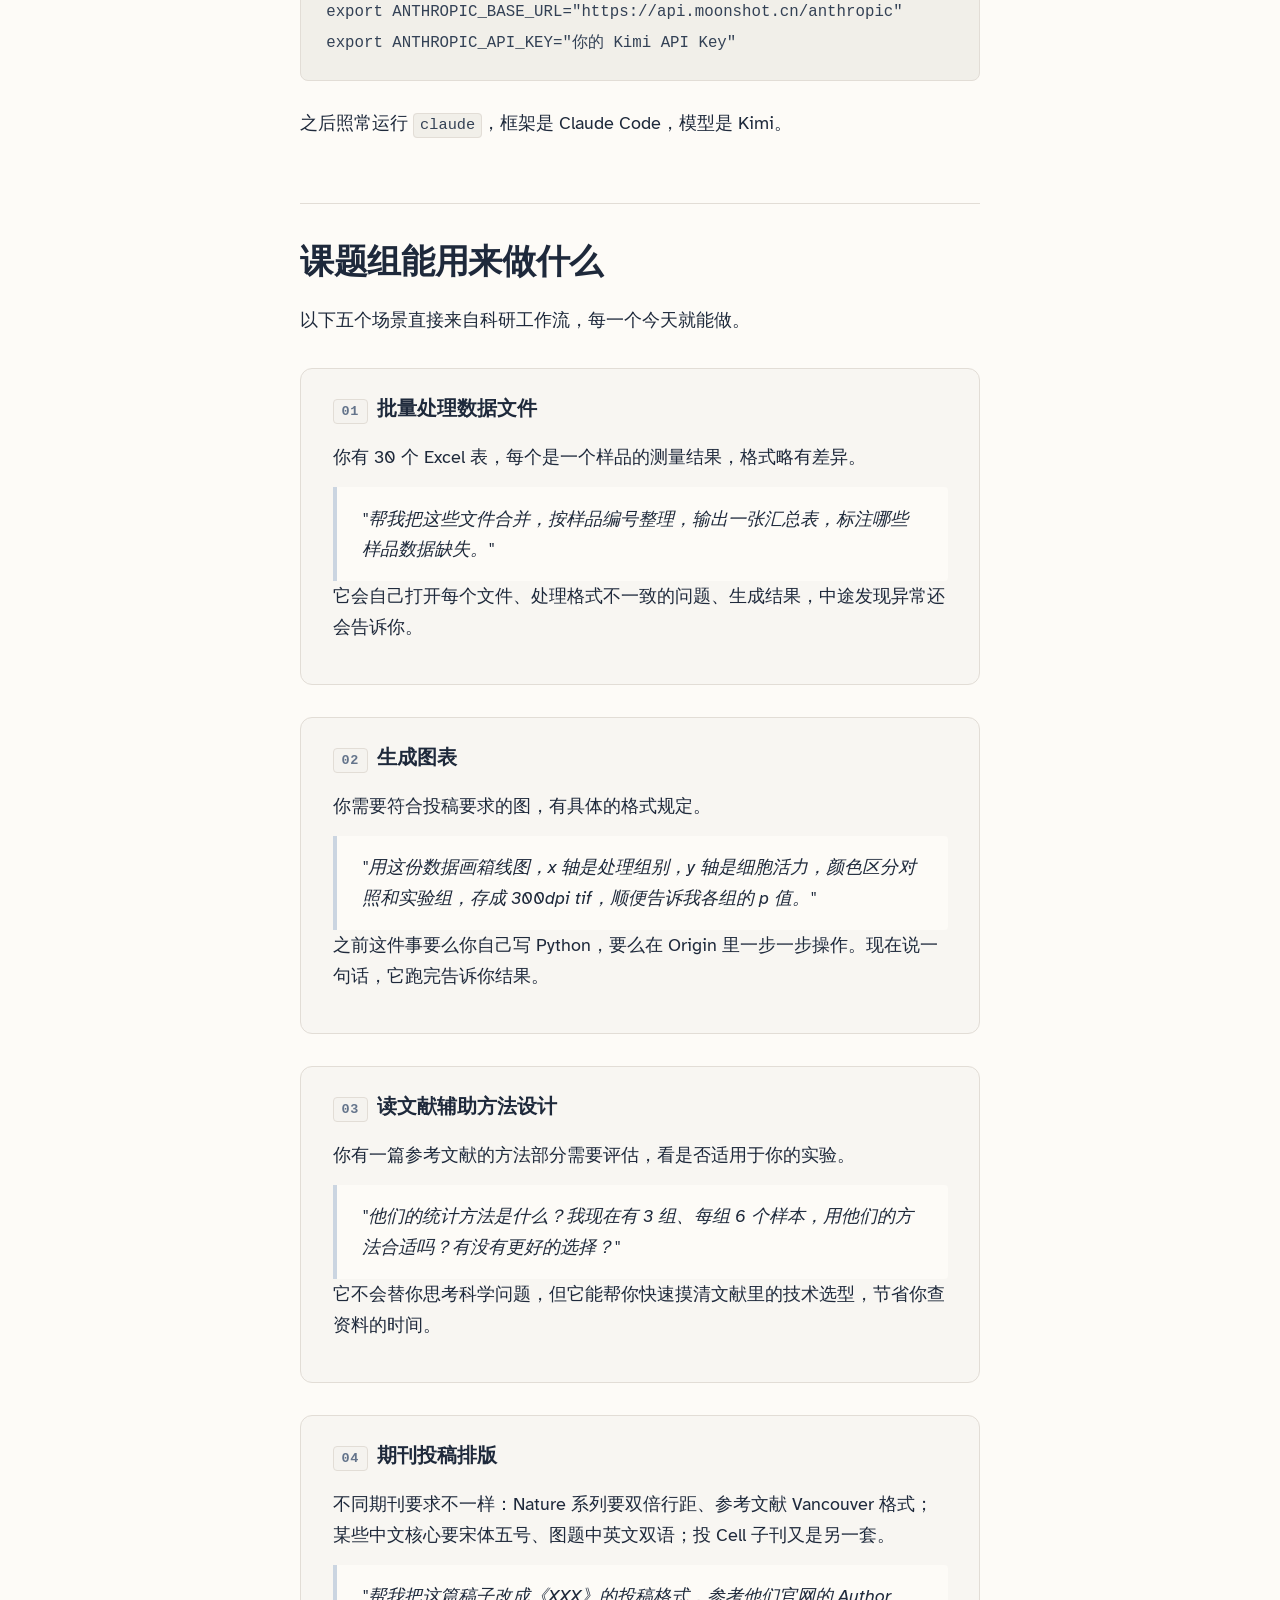
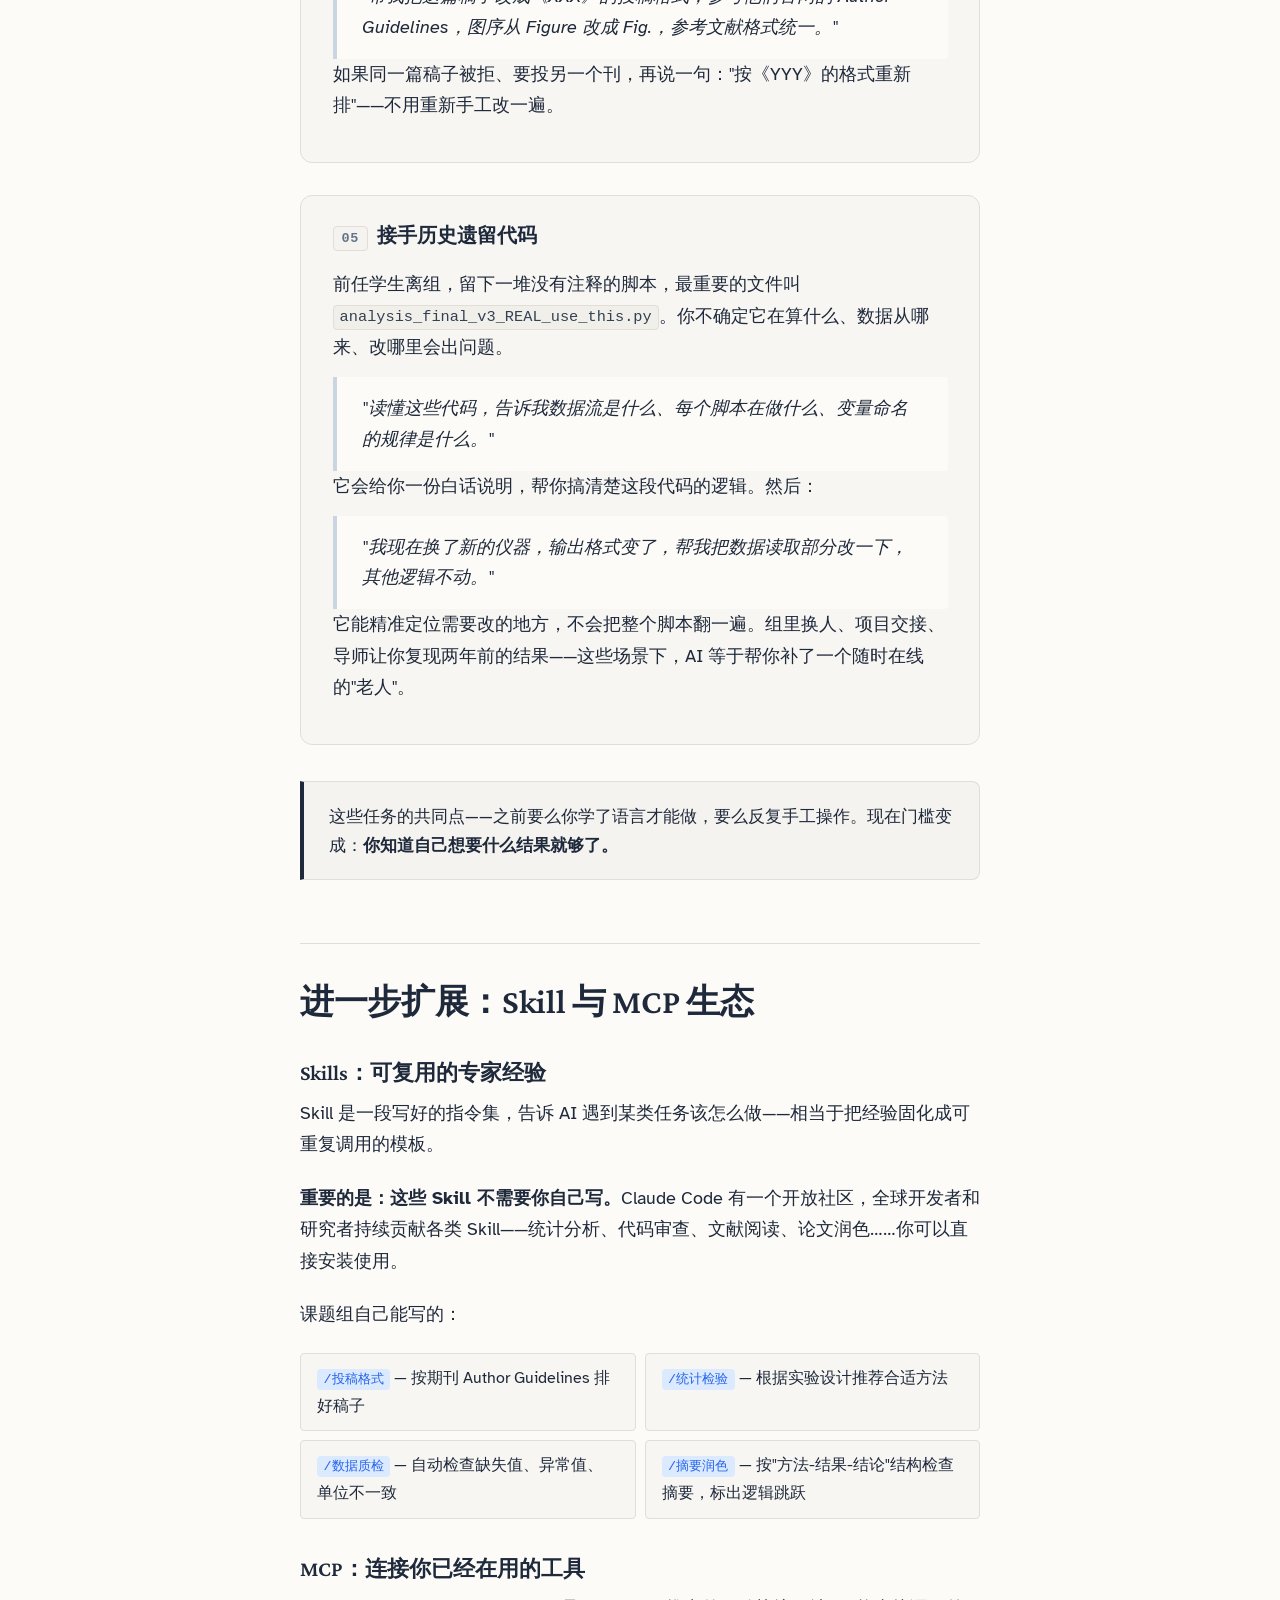
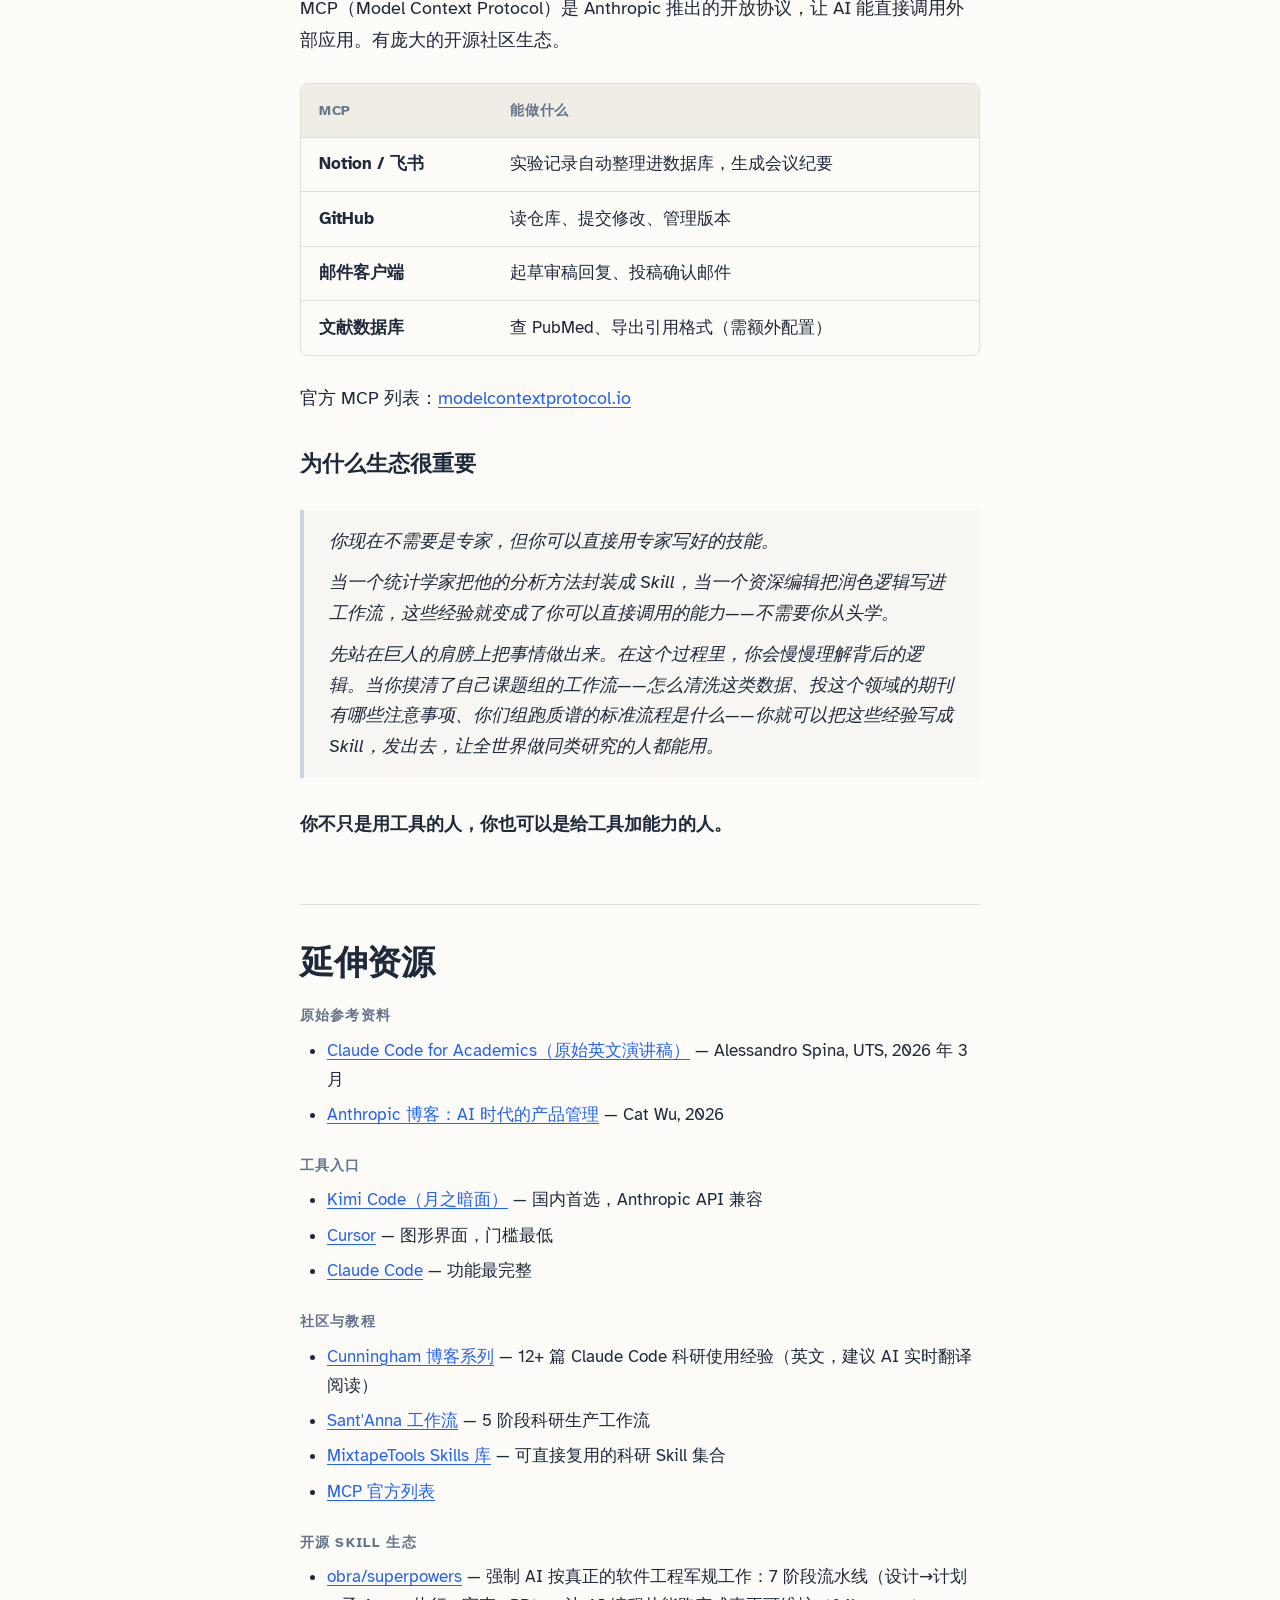
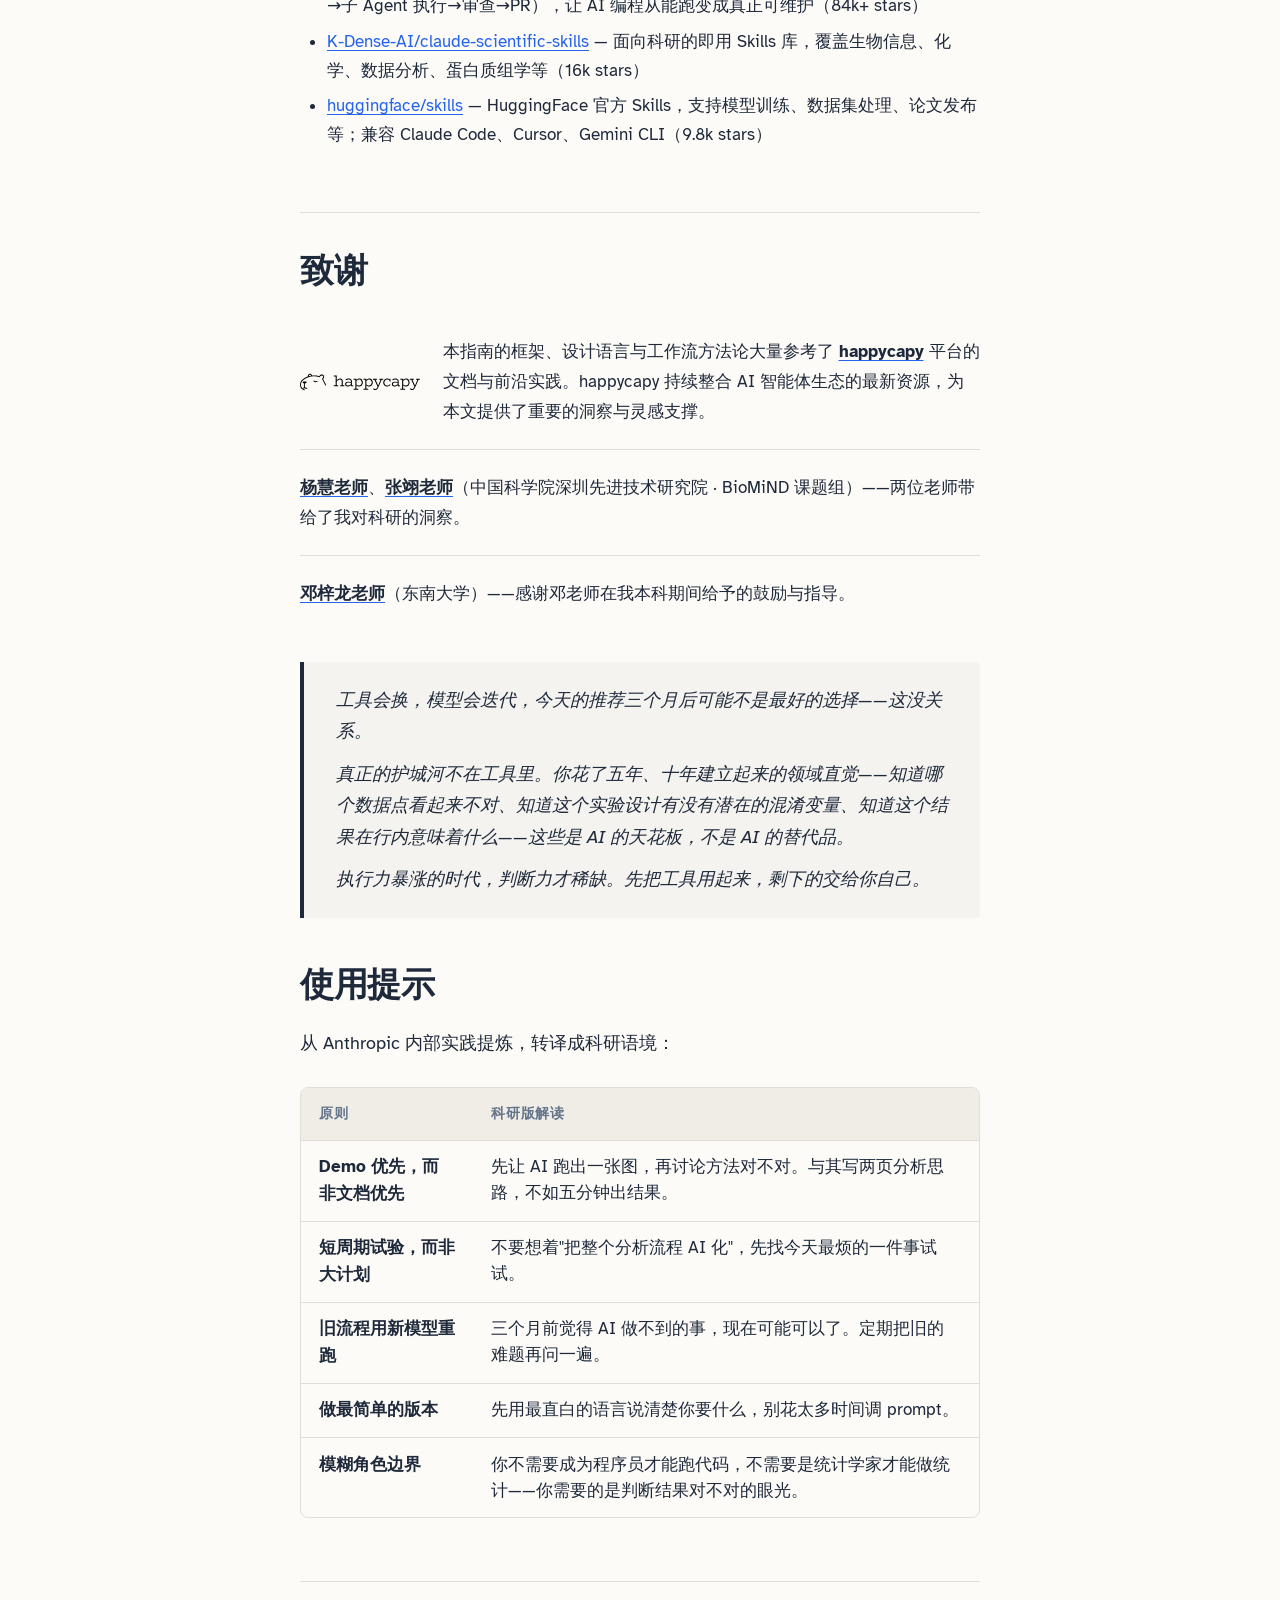
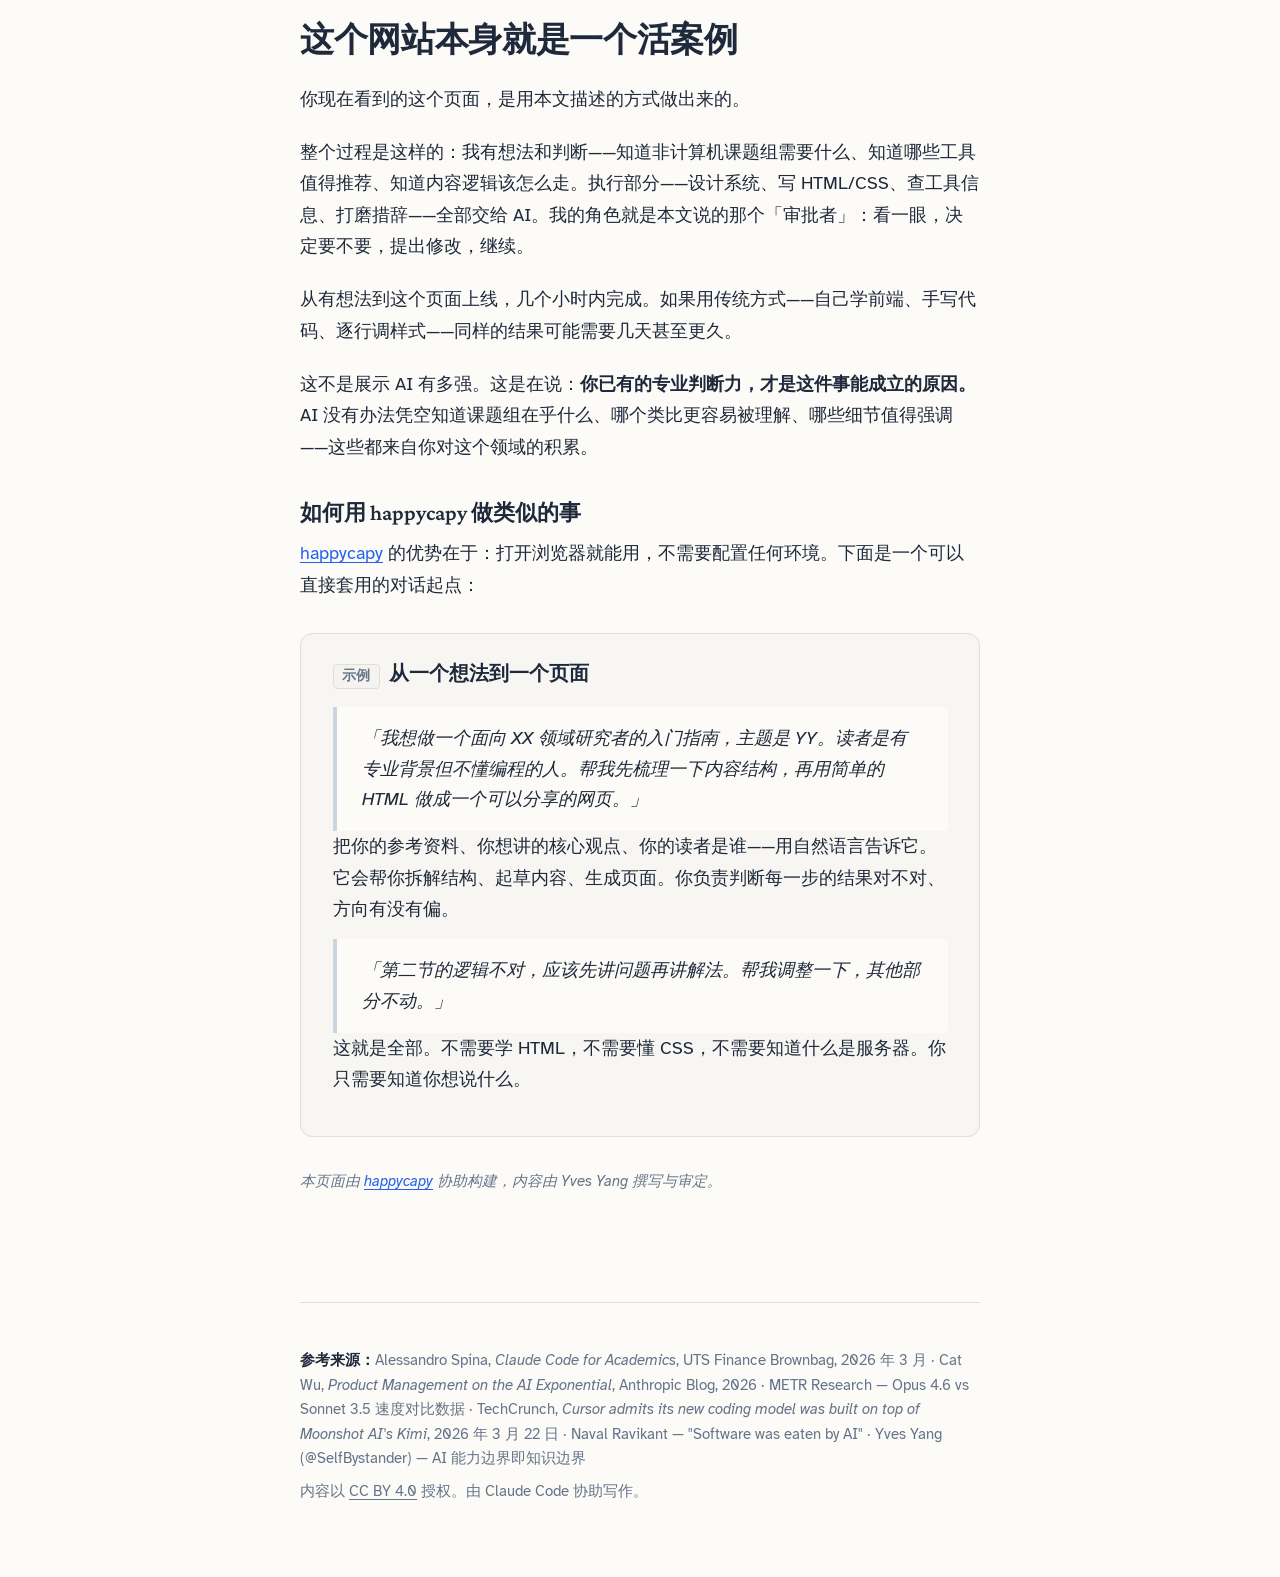
==== commit 05c65f13: "feat: add fixed TOC sidebar with scroll-highlight (desktop only) Co-Authored-By: Claude Sonnet 4.6 <" ====
--- a/index.html
+++ b/index.html
@@ -10,6 +10,20 @@
 </head>
 <body>
 
+  <nav class="toc" aria-label="目录">
+    <ul>
+      <li><a href="#s1">你在用 AI 做什么</a></li>
+      <li><a href="#s2">差在哪里</a></li>
+      <li><a href="#s3">AI 终端智能体</a></li>
+      <li><a href="#s4">工具选哪个</a></li>
+      <li><a href="#s5">课题组能做什么</a></li>
+      <li><a href="#s6">Skill 与 MCP 生态</a></li>
+      <li><a href="#s7">延伸资源</a></li>
+      <li><a href="#s8">致谢</a></li>
+      <li><a href="#s9">活案例</a></li>
+    </ul>
+  </nav>
+
   <div class="lang-switch">
     <a href="en/">English</a>
   </div>
@@ -47,7 +61,7 @@
 
     <!-- ── Section 1 ───────────────────────────────────────── -->
 
-    <h2>你现在在用 AI 做什么</h2>
+    <h2 id="s1">你现在在用 AI 做什么</h2>
 
     <p>你可能在用 ChatGPT 改文字、翻译、解释 error message，或者生图，再复制粘贴回去。贴进去，得到回答，复制出来，再贴下一段。</p>
 
@@ -59,7 +73,7 @@
 
     <!-- ── Section 2 ───────────────────────────────────────── -->
 
-    <h2>差在哪里</h2>
+    <h2 id="s2">差在哪里</h2>
 
     <p>复制粘贴循环的存在，是因为今天大多数人使用 AI 的方式有四个结构性限制：</p>
 
@@ -78,7 +92,7 @@
 
     <!-- ── Section 3 ───────────────────────────────────────── -->
 
-    <h2>AI 终端智能体是什么</h2>
+    <h2 id="s3">AI 终端智能体是什么</h2>
 
     <p>AI 终端智能体把玻璃拿掉了。它不再坐在对话框后面等你贴东西，而是直接操作你电脑上的文件和程序：打开文件、写代码、运行、看结果、发现问题、修改、再运行——全部自己来。</p>
 
@@ -100,7 +114,7 @@
 
     <!-- ── Section 4 ───────────────────────────────────────── -->
 
-    <h2>工具选哪个</h2>
+    <h2 id="s4">工具选哪个</h2>
 
     <p>有四个工具值得了解，从门槛最低到功能最全各有侧重。</p>
 
@@ -173,7 +187,7 @@
 
     <!-- ── Section 5 ───────────────────────────────────────── -->
 
-    <h2>课题组能用来做什么</h2>
+    <h2 id="s5">课题组能用来做什么</h2>
 
     <p>以下五个场景直接来自科研工作流，每一个今天就能做。</p>
 
@@ -232,7 +246,7 @@
 
     <!-- ── Section 6 ───────────────────────────────────────── -->
 
-    <h2>进一步扩展：Skill 与 MCP 生态</h2>
+    <h2 id="s6">进一步扩展：Skill 与 MCP 生态</h2>
 
     <h3>Skills：可复用的专家经验</h3>
 
@@ -296,7 +310,7 @@
 
     <!-- ── Section 7 ───────────────────────────────────────── -->
 
-    <h2>延伸资源</h2>
+    <h2 id="s7">延伸资源</h2>
 
     <div class="resource-group">
       <h3>原始参考资料</h3>
@@ -337,7 +351,7 @@
     <!-- ── Acknowledgments ────────────────────────────────── -->
 
     <section class="acknowledgments">
-      <h2>致谢</h2>
+      <h2 id="s8">致谢</h2>
 
       <div class="ack-item ack-happycapy">
         <a href="https://happycapy.ai/?via=yves" target="_blank" rel="noopener">
@@ -412,7 +426,7 @@
     <!-- ── Meta ────────────────────────────────────────────── -->
 
     <section class="meta-section">
-      <h2>这个网站本身就是一个活案例</h2>
+      <h2 id="s9">这个网站本身就是一个活案例</h2>
 
       <p>你现在看到的这个页面，是用本文描述的方式做出来的。</p>
 
@@ -438,7 +452,7 @@
         <p>这就是全部。不需要学 HTML，不需要懂 CSS，不需要知道什么是服务器。你只需要知道你想说什么。</p>
       </div>
 
-      <p class="meta-note">本页面由 Claude Code 协助构建，内容由 Yves Yang 撰写与审定。</p>
+      <p class="meta-note">本页面由 <a href="https://happycapy.ai/?via=yves" target="_blank" rel="noopener">happycapy</a> 协助构建，内容由 Yves Yang 撰写与审定。</p>
     </section>
 
   </main>
@@ -459,5 +473,26 @@
     </p>
   </footer>
 
+<script>
+  (function() {
+    const ids = ['s1','s2','s3','s4','s5','s6','s7','s8','s9'];
+    const links = {};
+    ids.forEach(id => {
+      const a = document.querySelector('.toc a[href="#' + id + '"]');
+      if (a) links[id] = a;
+    });
+    function update() {
+      let current = ids[0];
+      ids.forEach(id => {
+        const el = document.getElementById(id);
+        if (el && el.getBoundingClientRect().top <= 120) current = id;
+      });
+      Object.values(links).forEach(a => a.classList.remove('active'));
+      if (links[current]) links[current].classList.add('active');
+    }
+    window.addEventListener('scroll', update, { passive: true });
+    update();
+  })();
+</script>
 </body>
 </html>
--- a/assets/style.css
+++ b/assets/style.css
@@ -56,6 +56,56 @@
   padding: 0 1.5rem;
 }
 
+/* ── TOC Sidebar ──────────────────────────────────────────── */
+
+.toc {
+  display: none;
+}
+
+@media (min-width: 1100px) {
+  .toc {
+    display: block;
+    position: fixed;
+    top: 5rem;
+    left: calc(50% - var(--width-text) / 2 - 180px);
+    width: 160px;
+  }
+
+  .toc ul {
+    list-style: none;
+    padding: 0;
+    margin: 0;
+  }
+
+  .toc li {
+    margin-bottom: 0;
+  }
+
+  .toc a {
+    display: block;
+    font-family: var(--font-body);
+    font-size: 0.75rem;
+    line-height: 1.4;
+    color: var(--text-muted);
+    text-decoration: none;
+    padding: 0.3rem 0.5rem 0.3rem 0.75rem;
+    border-left: 2px solid transparent;
+    transition: color 0.15s, border-color 0.15s;
+    margin-bottom: 0.15rem;
+  }
+
+  .toc a:hover {
+    color: var(--text);
+    opacity: 1;
+  }
+
+  .toc a.active {
+    color: var(--text);
+    border-left-color: var(--accent);
+    font-weight: 700;
+  }
+}
+
 /* ── Language Switch ──────────────────────────────────────── */
 
 .lang-switch {
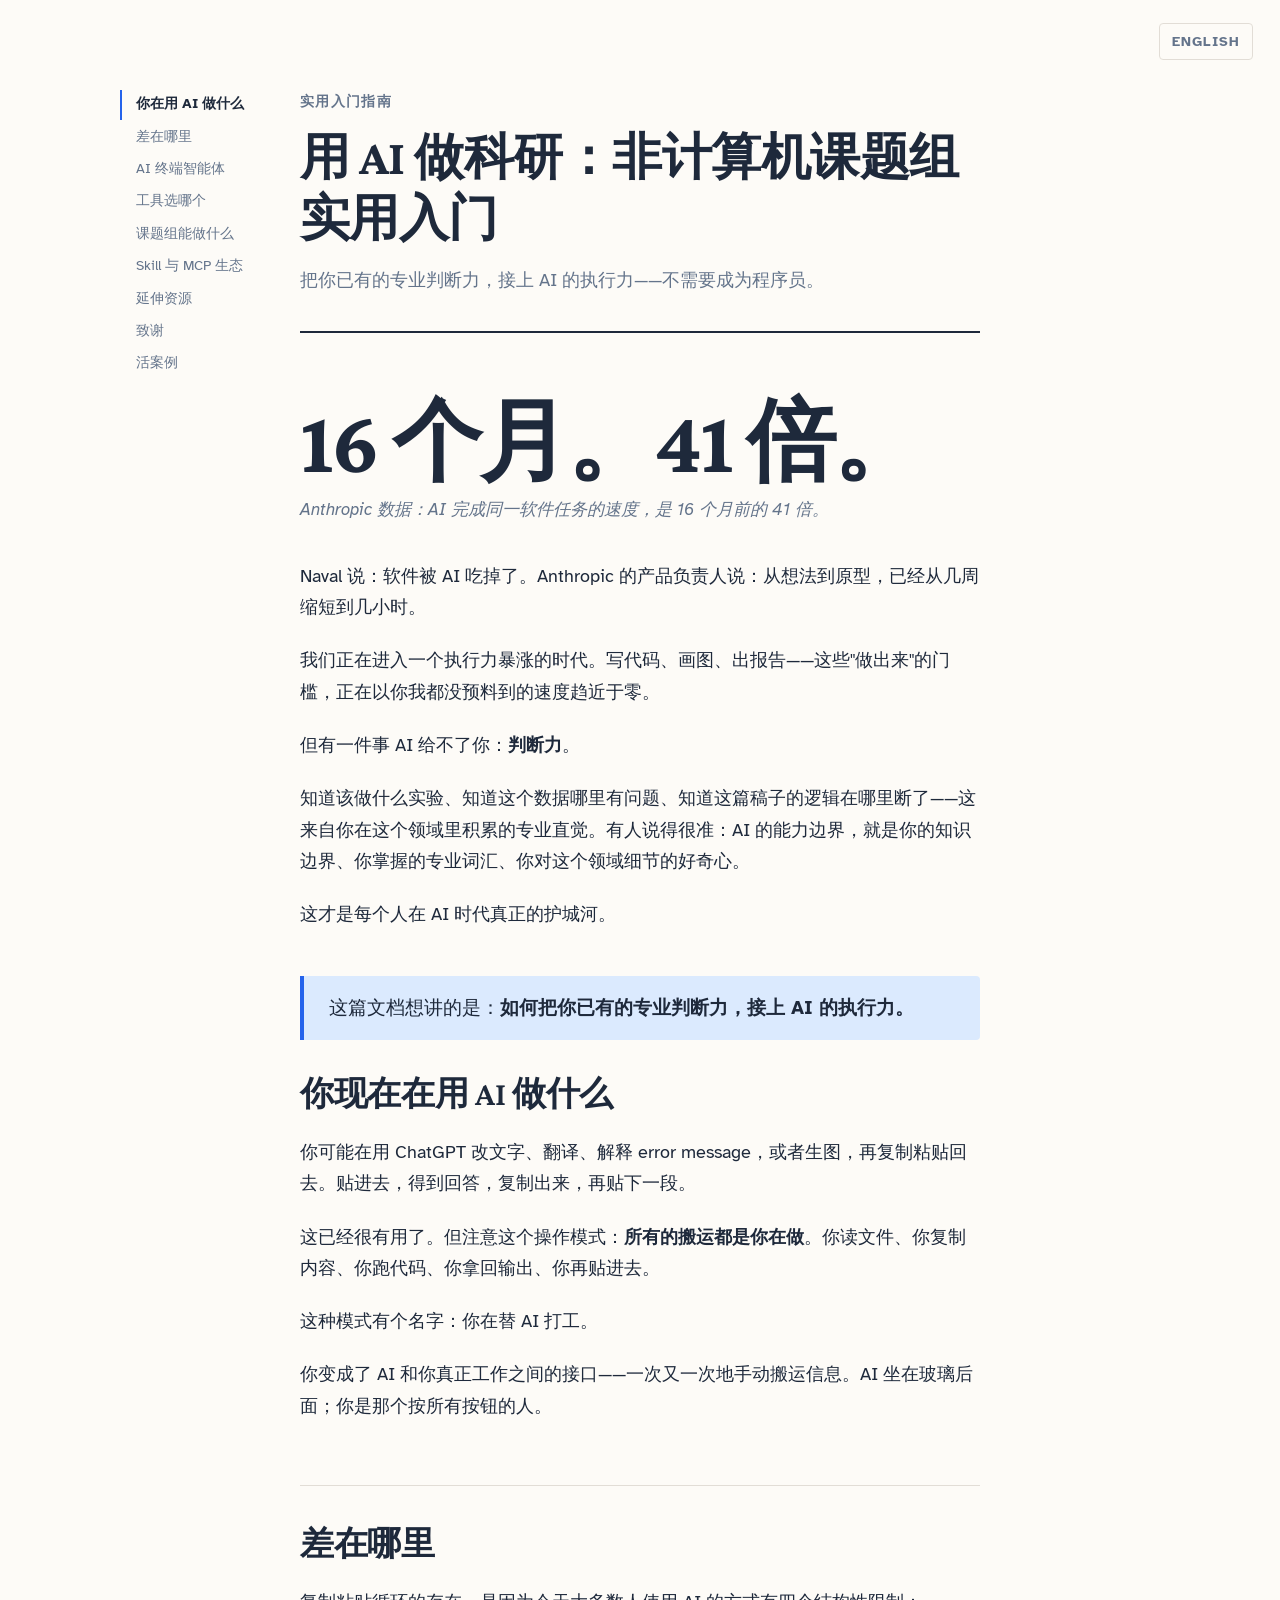
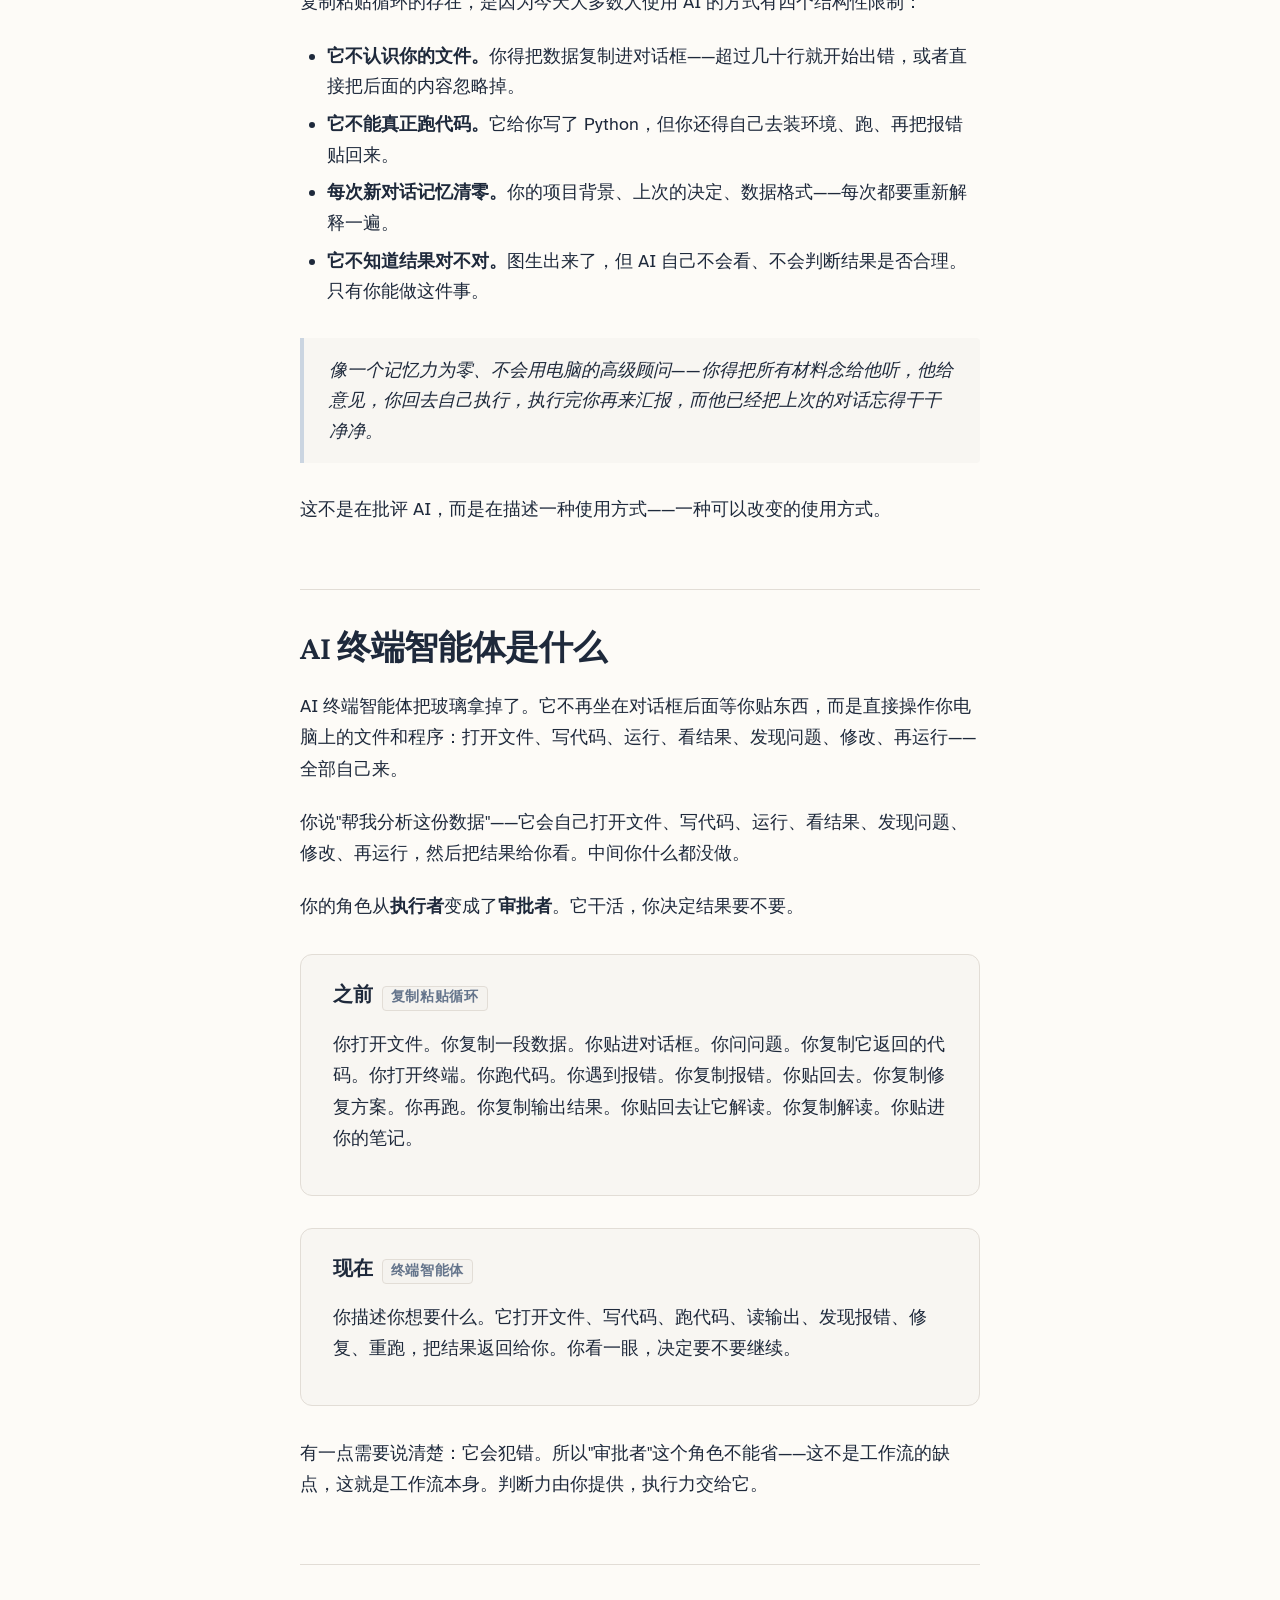
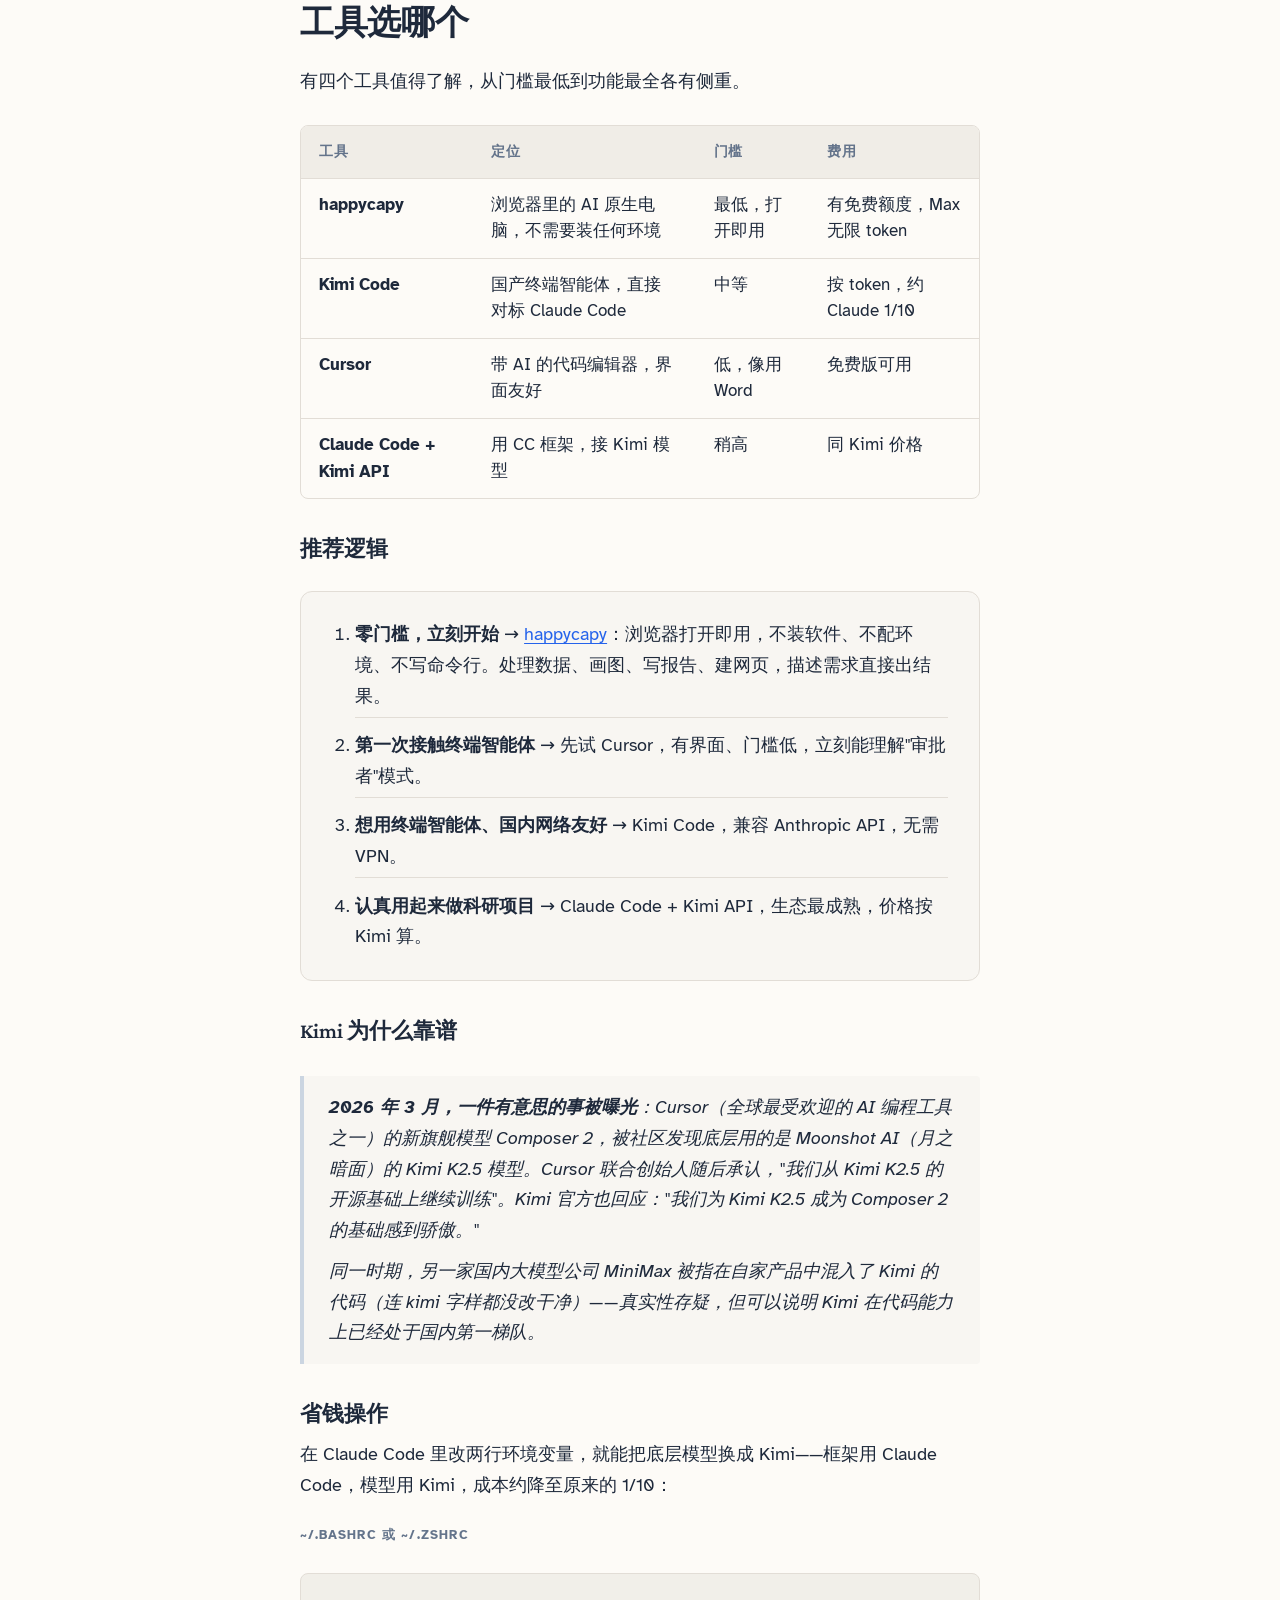
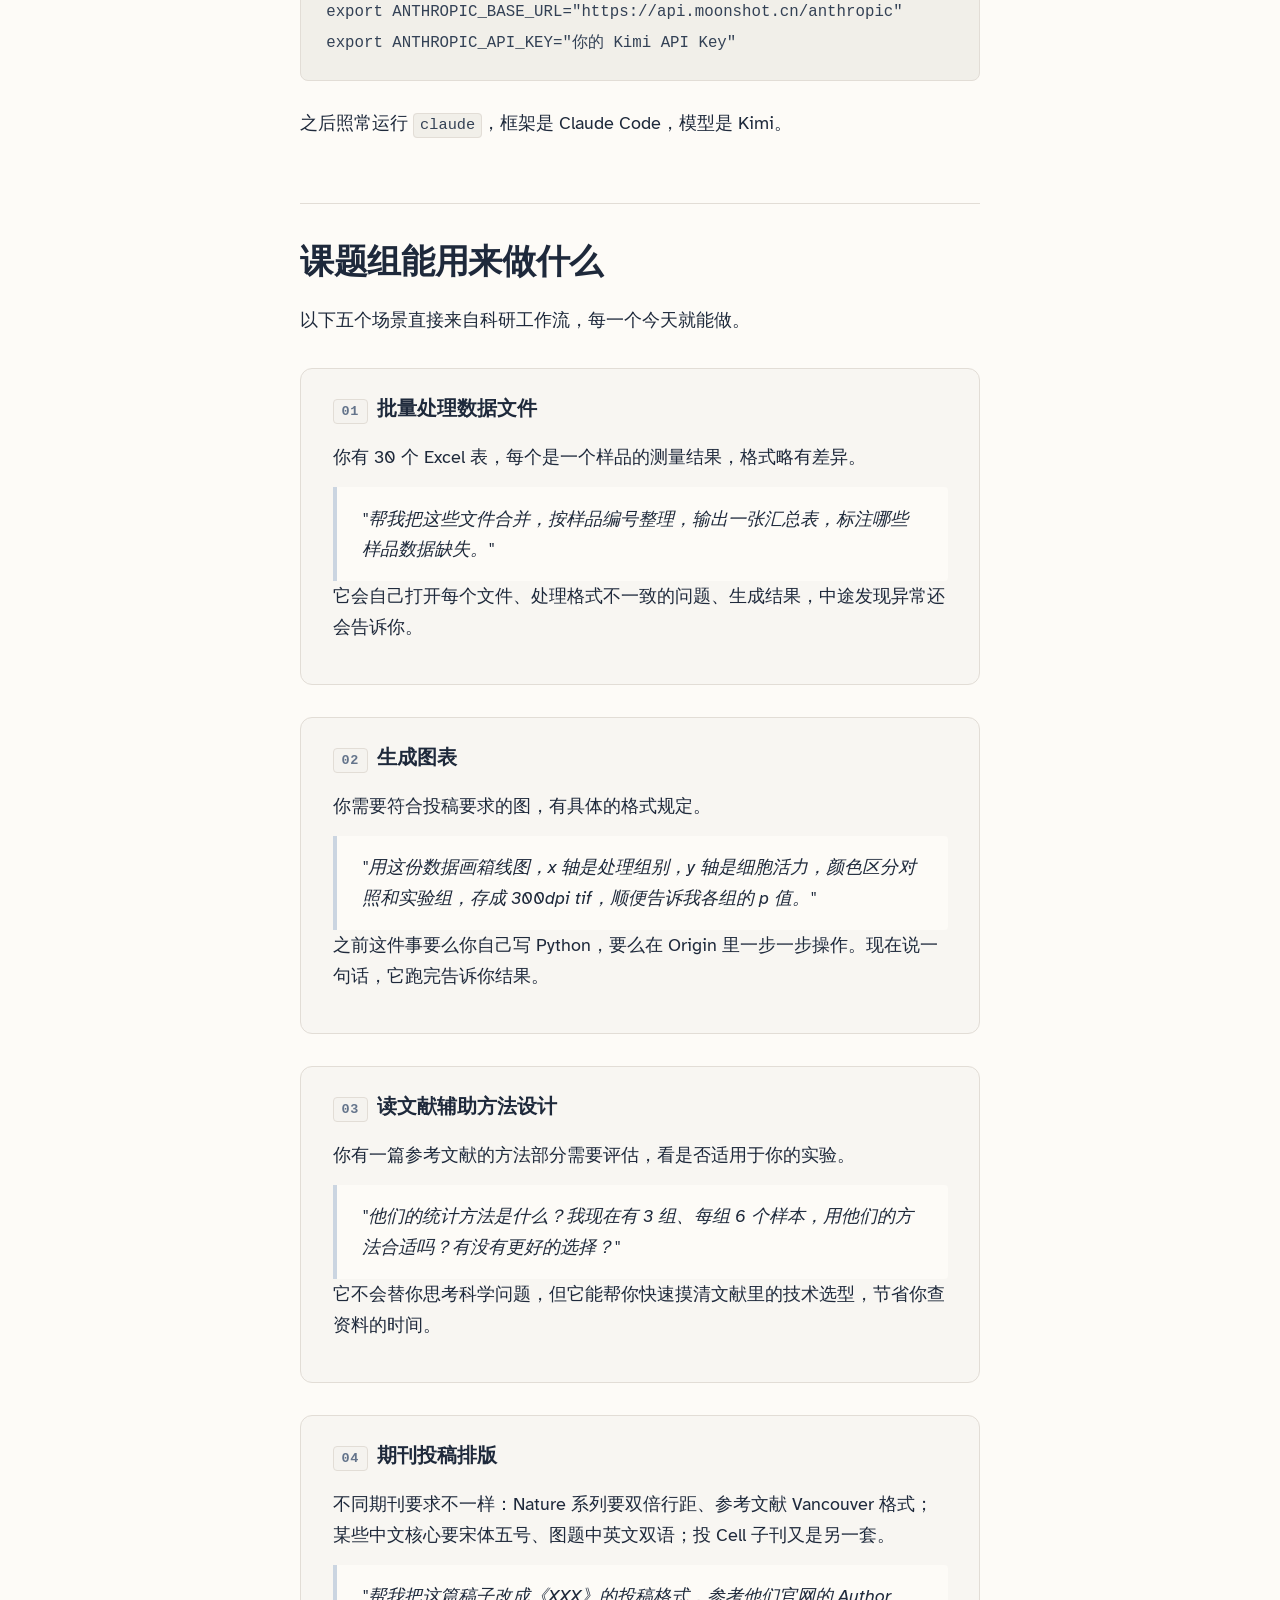
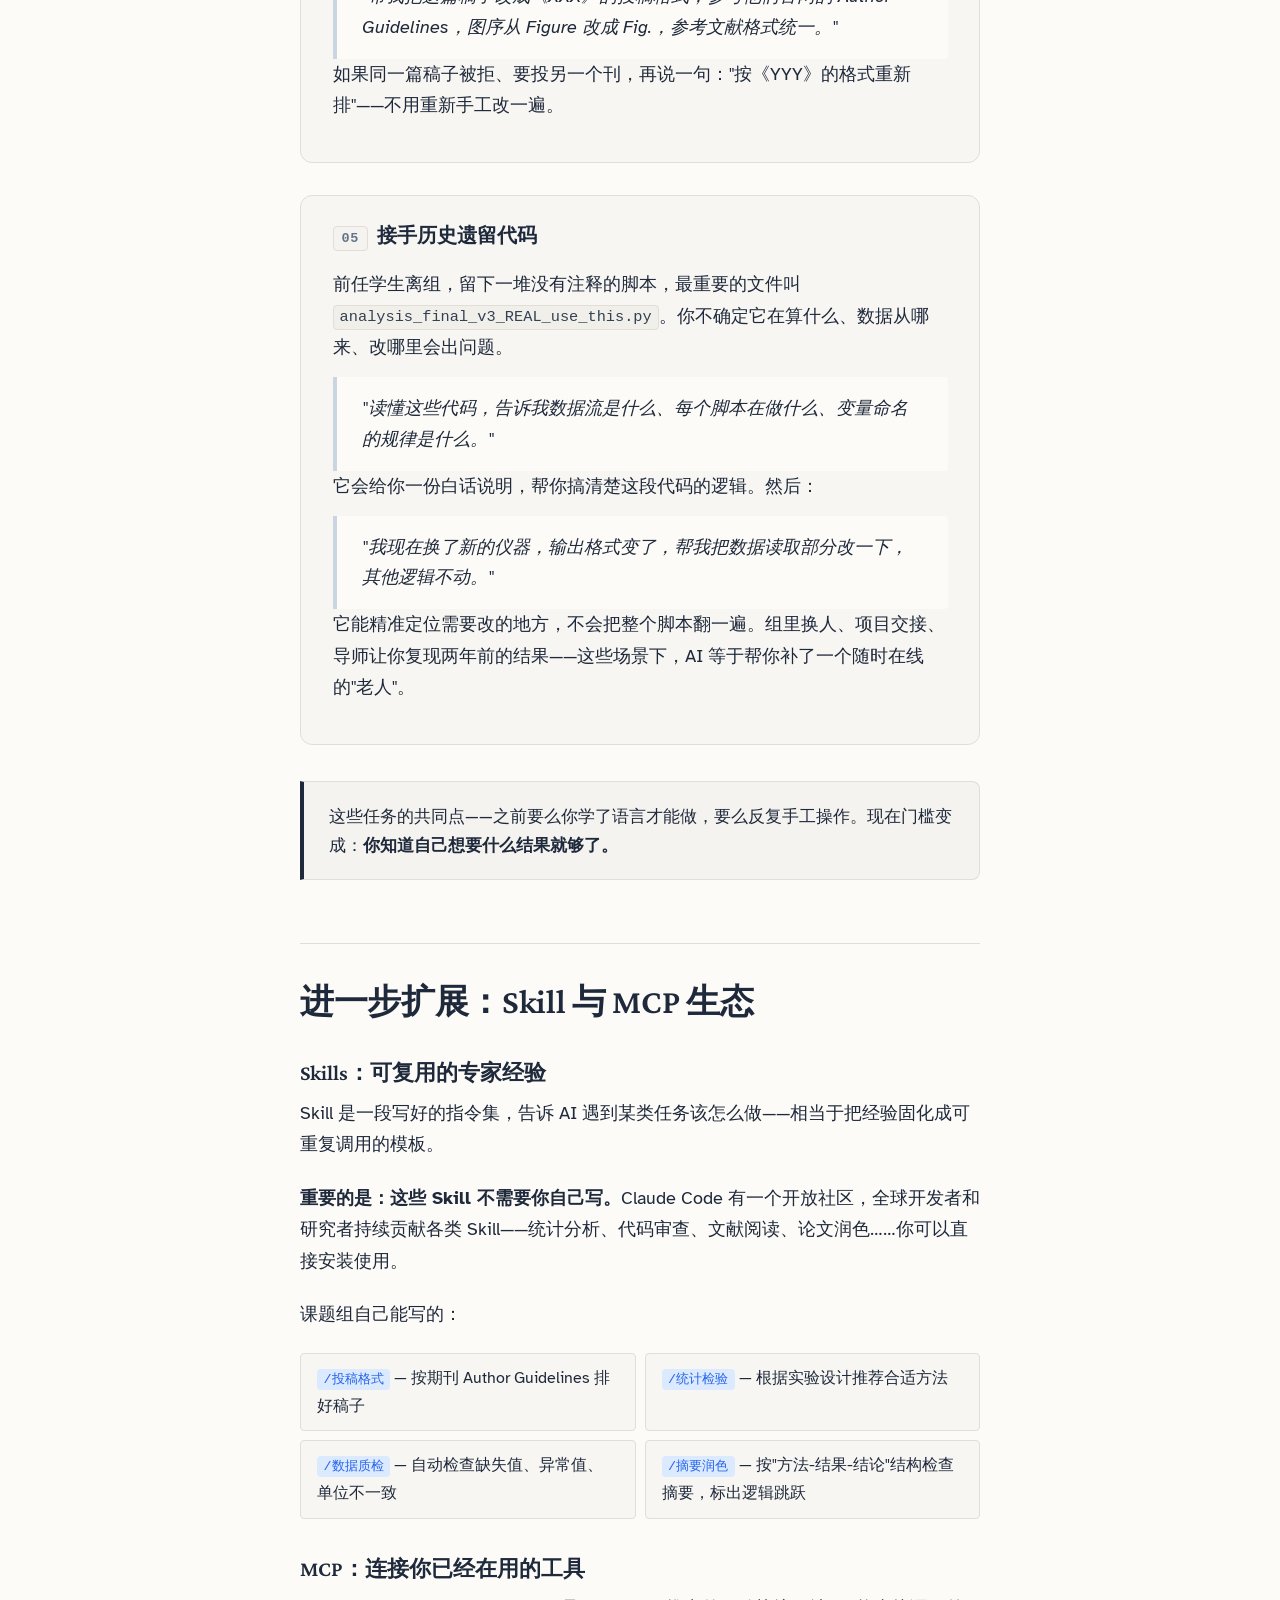
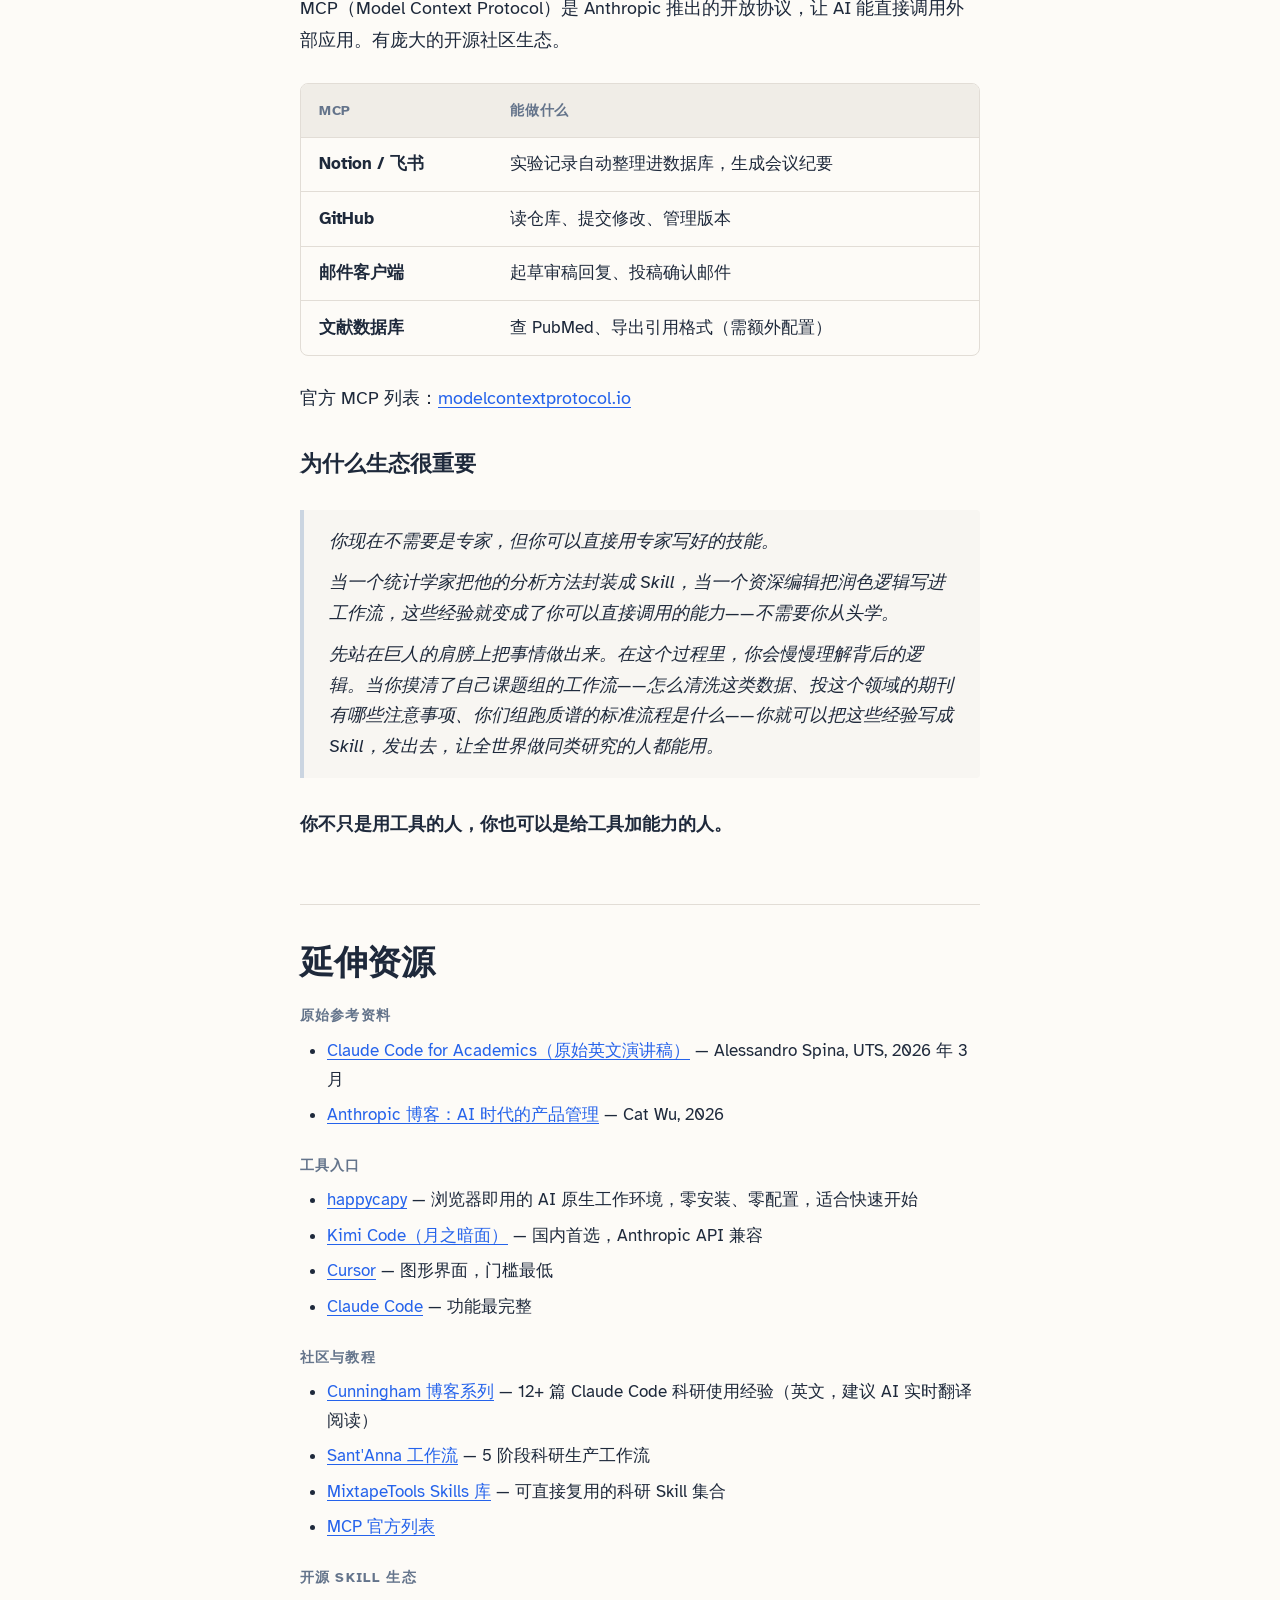
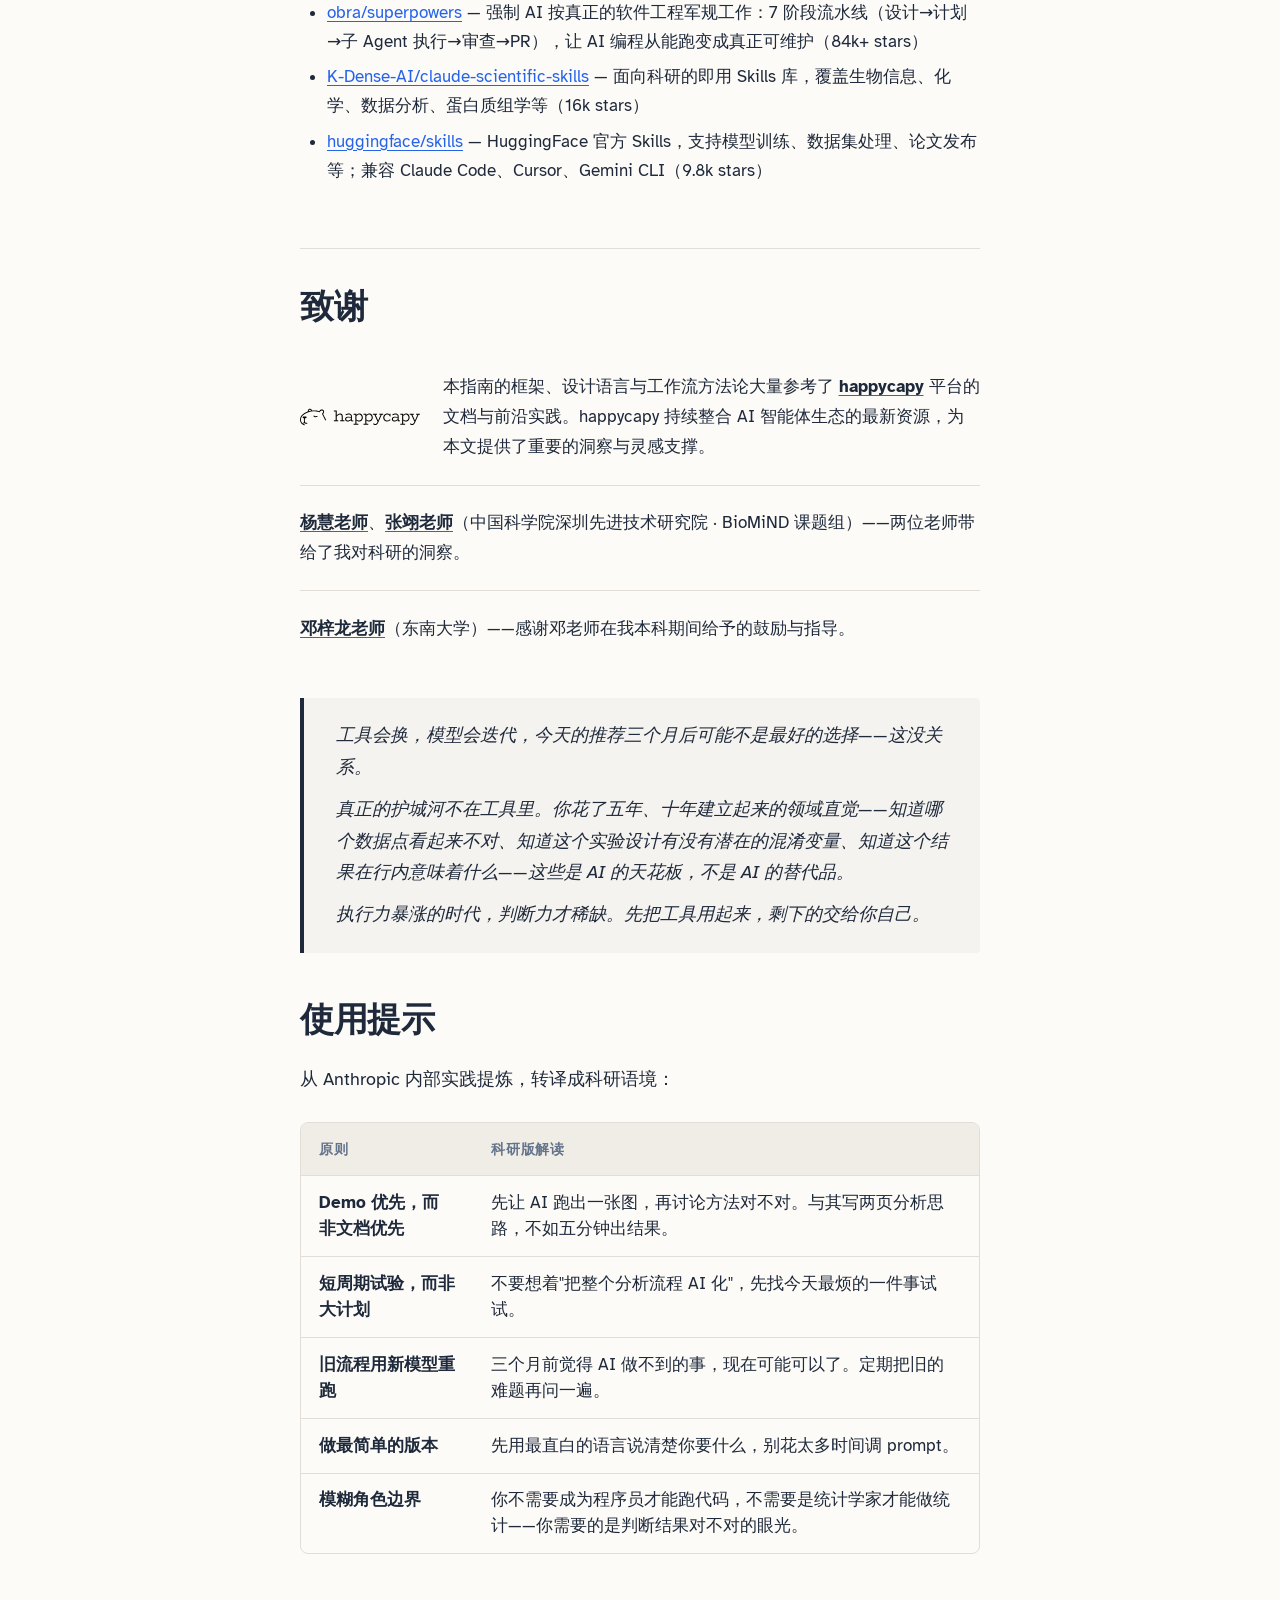
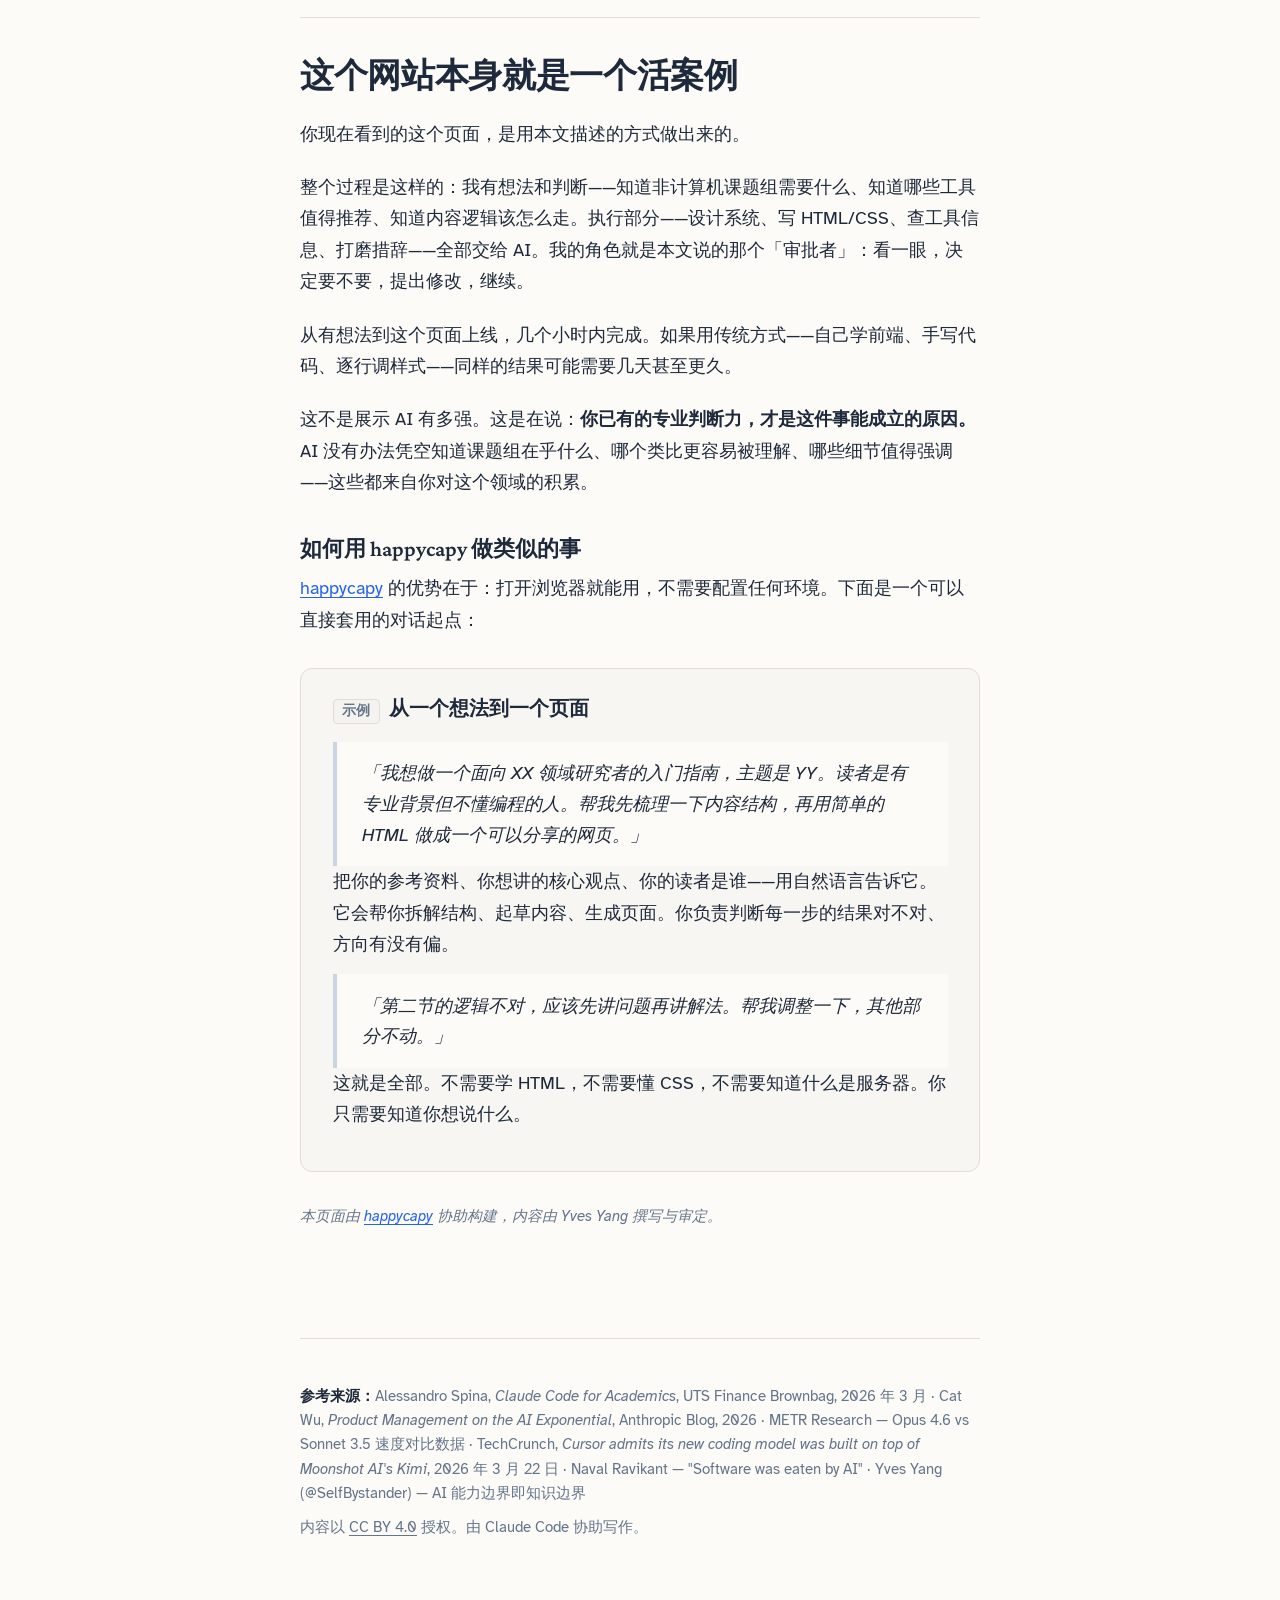
==== commit e7a04268: "Add happycapy to tool links" ====
--- a/index.html
+++ b/index.html
@@ -30,6 +30,23 @@
 
   <main>
 
+    <!-- ── Mobile TOC ─────────────────────────────────────── -->
+
+    <details class="toc-mobile">
+      <summary>目录</summary>
+      <ul>
+        <li><a href="#s1">你在用 AI 做什么</a></li>
+        <li><a href="#s2">差在哪里</a></li>
+        <li><a href="#s3">AI 终端智能体</a></li>
+        <li><a href="#s4">工具选哪个</a></li>
+        <li><a href="#s5">课题组能做什么</a></li>
+        <li><a href="#s6">Skill 与 MCP 生态</a></li>
+        <li><a href="#s7">延伸资源</a></li>
+        <li><a href="#s8">致谢</a></li>
+        <li><a href="#s9">活案例</a></li>
+      </ul>
+    </details>
+
     <!-- ── Header ─────────────────────────────────────────── -->
 
     <header class="site-header">
@@ -323,6 +340,7 @@
     <div class="resource-group">
       <h3>工具入口</h3>
       <ul>
+        <li><a href="https://happycapy.ai/?via=yves" target="_blank" rel="noopener">happycapy</a> — 浏览器即用的 AI 原生工作环境，零安装、零配置，适合快速开始</li>
         <li><a href="https://platform.moonshot.cn" target="_blank" rel="noopener">Kimi Code（月之暗面）</a> — 国内首选，Anthropic API 兼容</li>
         <li><a href="https://cursor.sh" target="_blank" rel="noopener">Cursor</a> — 图形界面，门槛最低</li>
         <li><a href="https://code.claude.com" target="_blank" rel="noopener">Claude Code</a> — 功能最完整</li>
--- a/assets/style.css
+++ b/assets/style.css
@@ -56,10 +56,83 @@
   padding: 0 1.5rem;
 }
 
-/* ── TOC Sidebar ──────────────────────────────────────────── */
+/* ── TOC Sidebar (desktop) ────────────────────────────────── */
 
 .toc {
   display: none;
+}
+
+/* ── TOC Mobile (collapsed, inline) ──────────────────────── */
+
+.toc-mobile {
+  margin-bottom: 2rem;
+  border: 1px solid var(--border);
+  border-radius: var(--radius-md);
+  background: var(--bg-card);
+}
+
+.toc-mobile summary {
+  font-family: var(--font-body);
+  font-size: 0.8rem;
+  font-weight: 700;
+  letter-spacing: 0.08em;
+  text-transform: uppercase;
+  color: var(--text-muted);
+  padding: 0.65rem 1rem;
+  cursor: pointer;
+  user-select: none;
+  list-style: none;
+}
+
+.toc-mobile summary::-webkit-details-marker {
+  display: none;
+}
+
+.toc-mobile summary::after {
+  content: ' ▾';
+  font-size: 0.7rem;
+}
+
+details.toc-mobile[open] summary::after {
+  content: ' ▴';
+}
+
+.toc-mobile ul {
+  list-style: none;
+  padding: 0;
+  margin: 0;
+  border-top: 1px solid var(--border);
+}
+
+.toc-mobile li {
+  margin: 0;
+}
+
+.toc-mobile a {
+  display: block;
+  font-family: var(--font-body);
+  font-size: 0.88rem;
+  color: var(--text-muted);
+  text-decoration: none;
+  padding: 0.5rem 1rem;
+  border-bottom: 1px solid var(--border);
+  transition: color 0.15s, background 0.15s;
+}
+
+.toc-mobile li:last-child a {
+  border-bottom: none;
+}
+
+.toc-mobile a:hover {
+  color: var(--text);
+  background: var(--bg-subtle);
+  opacity: 1;
+}
+
+@media (min-width: 1100px) {
+  .toc-mobile {
+    display: none;
+  }
 }
 
 @media (min-width: 1100px) {
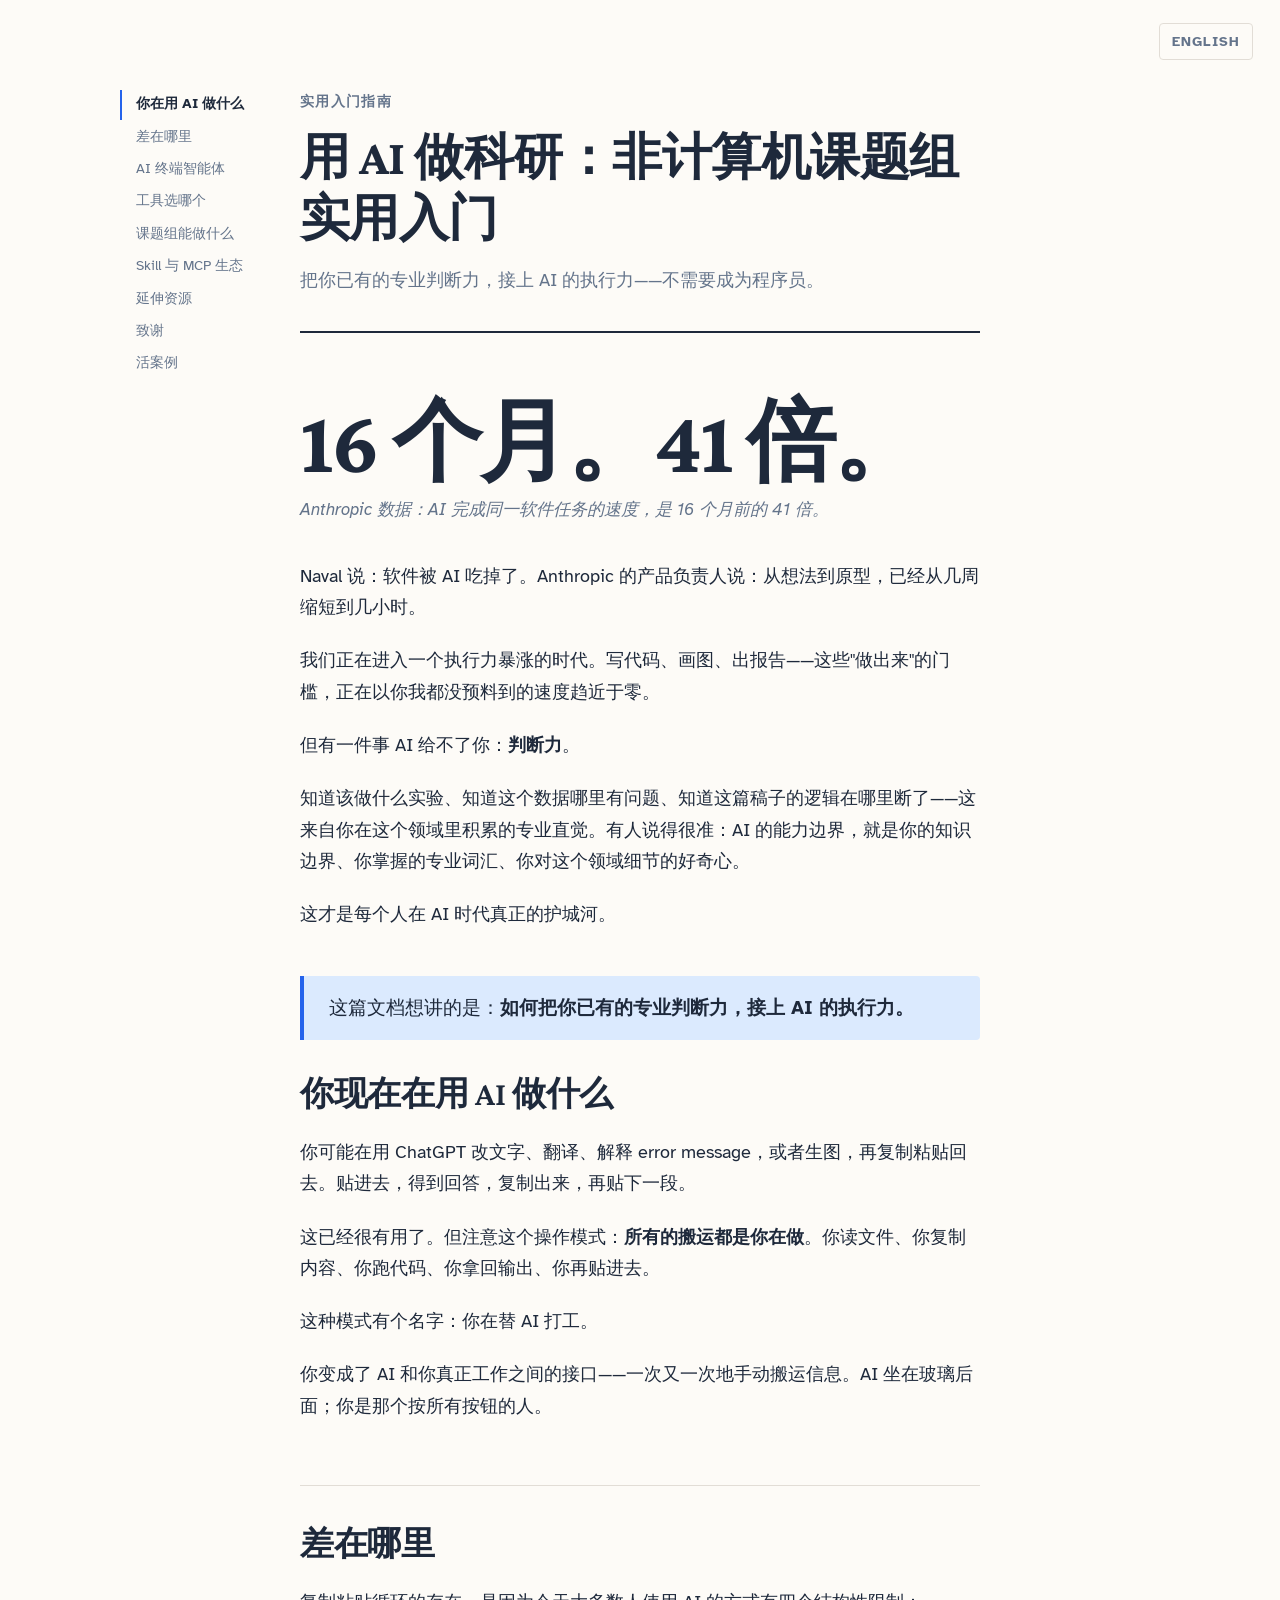
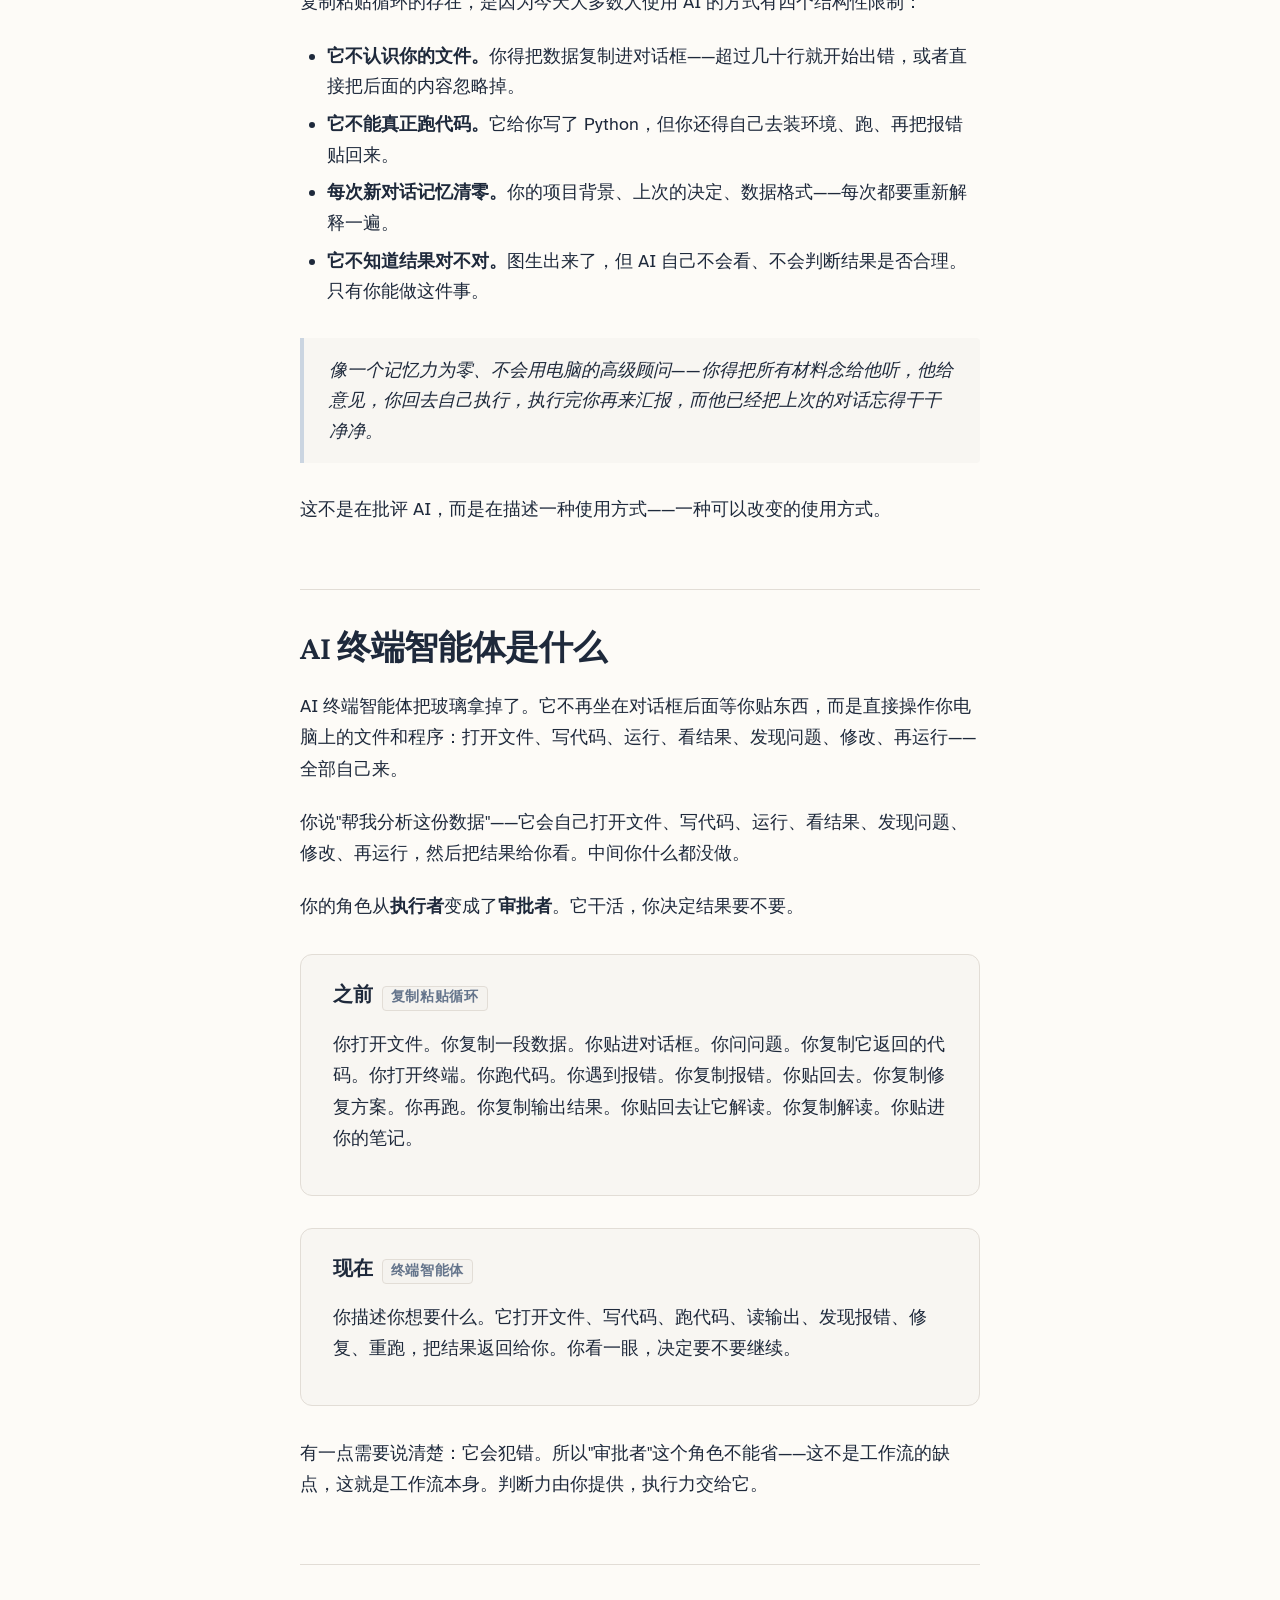
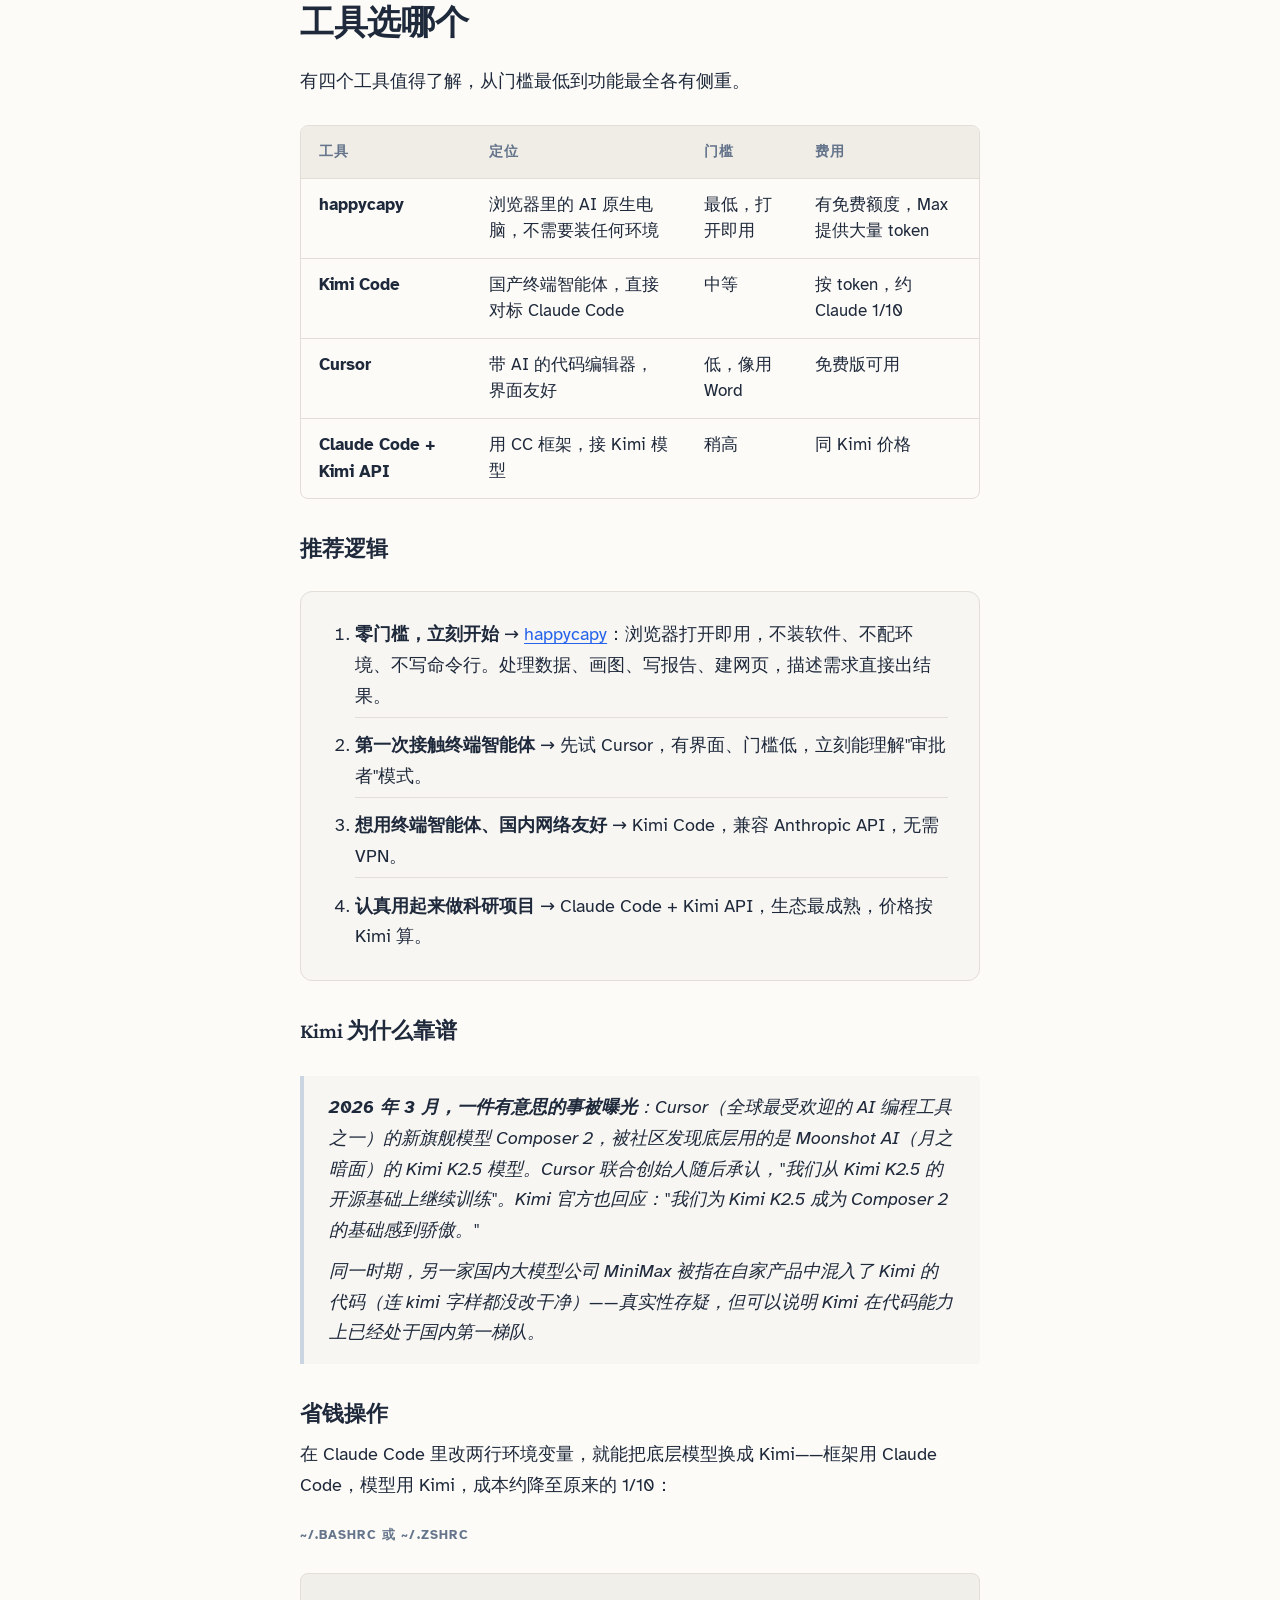
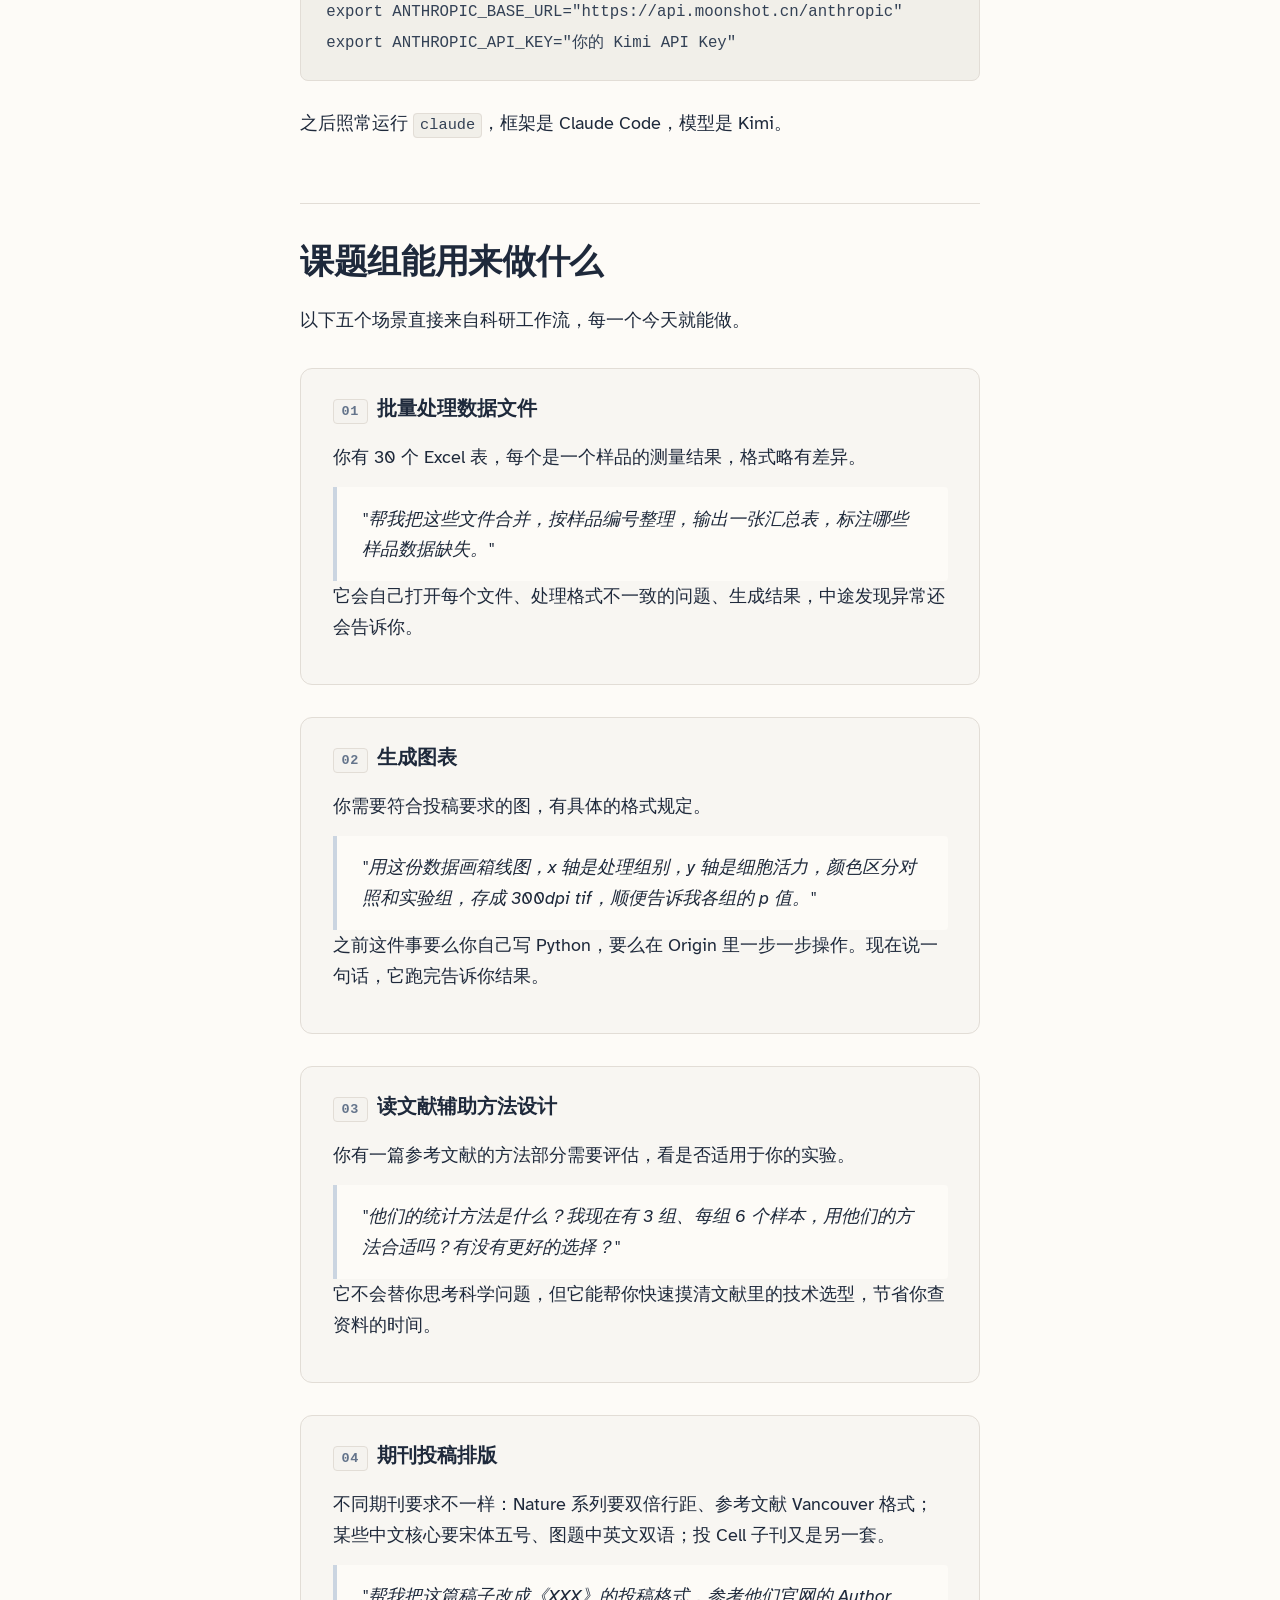
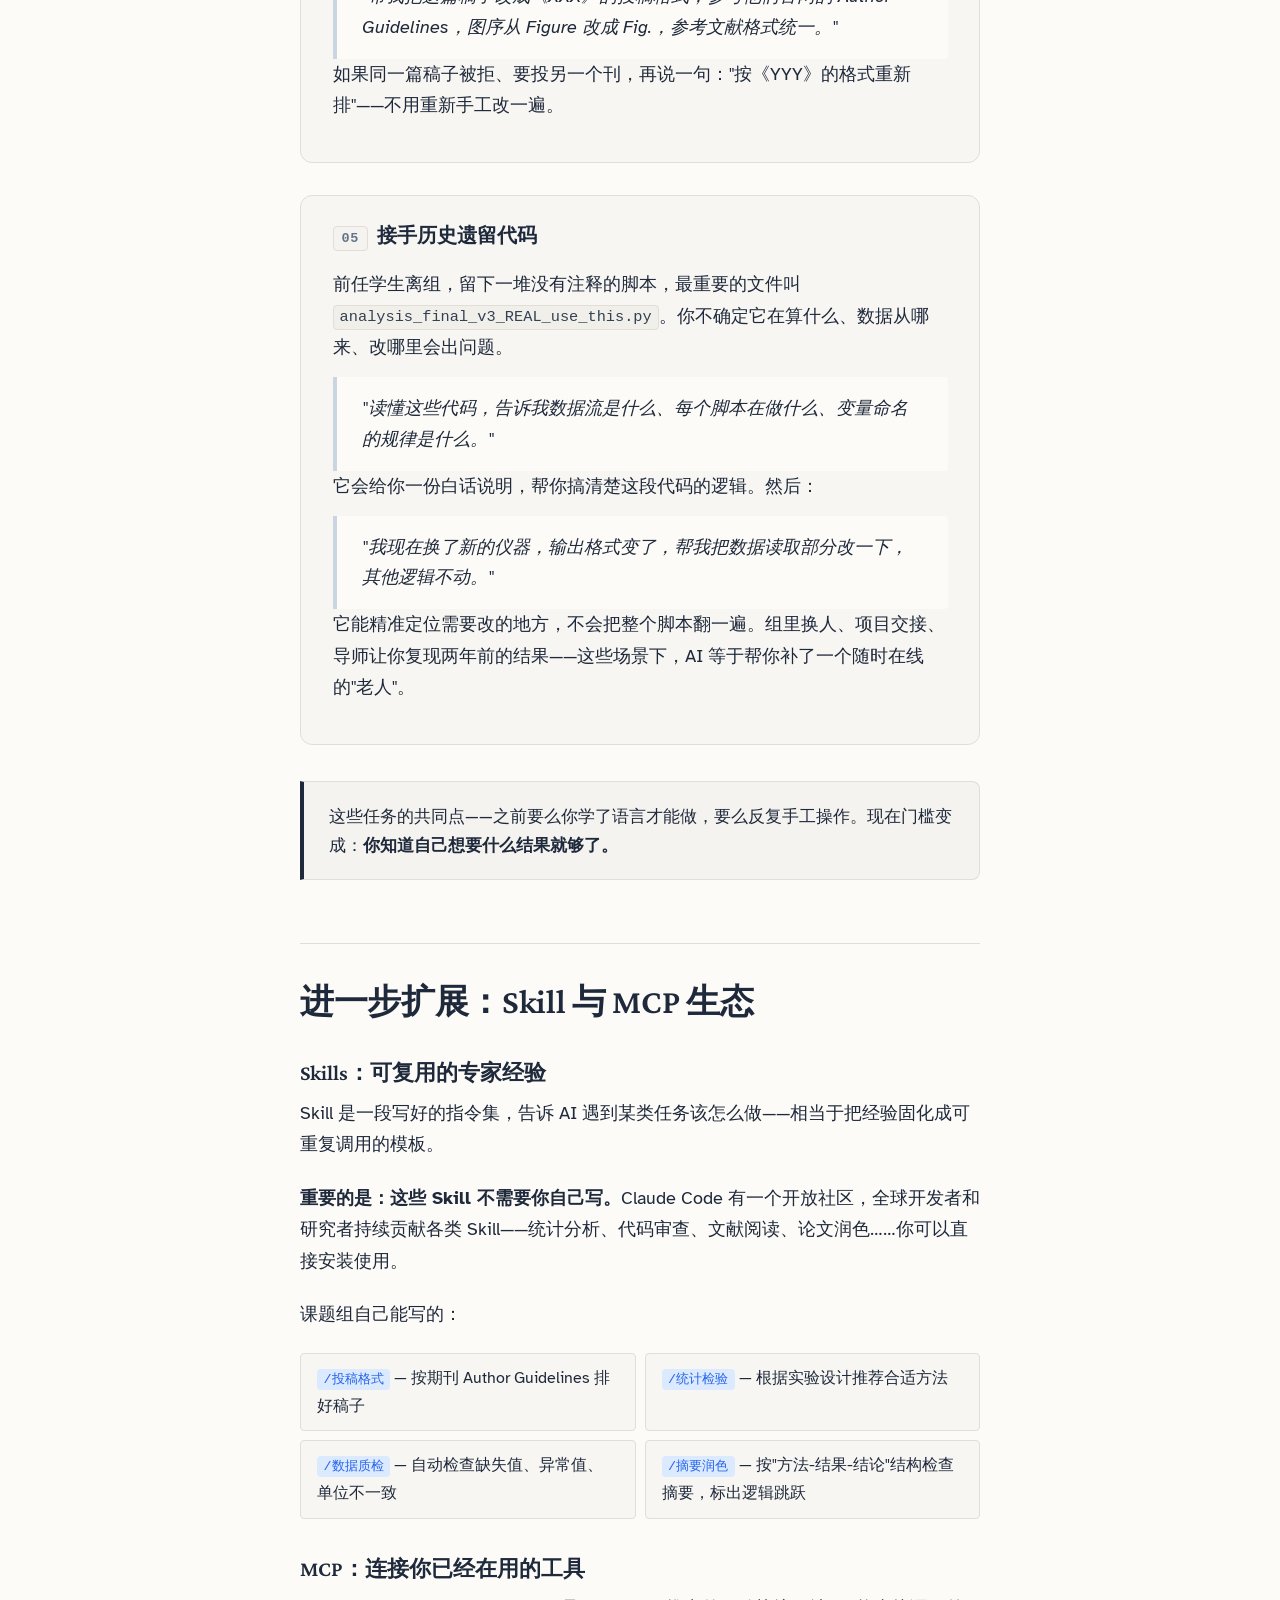
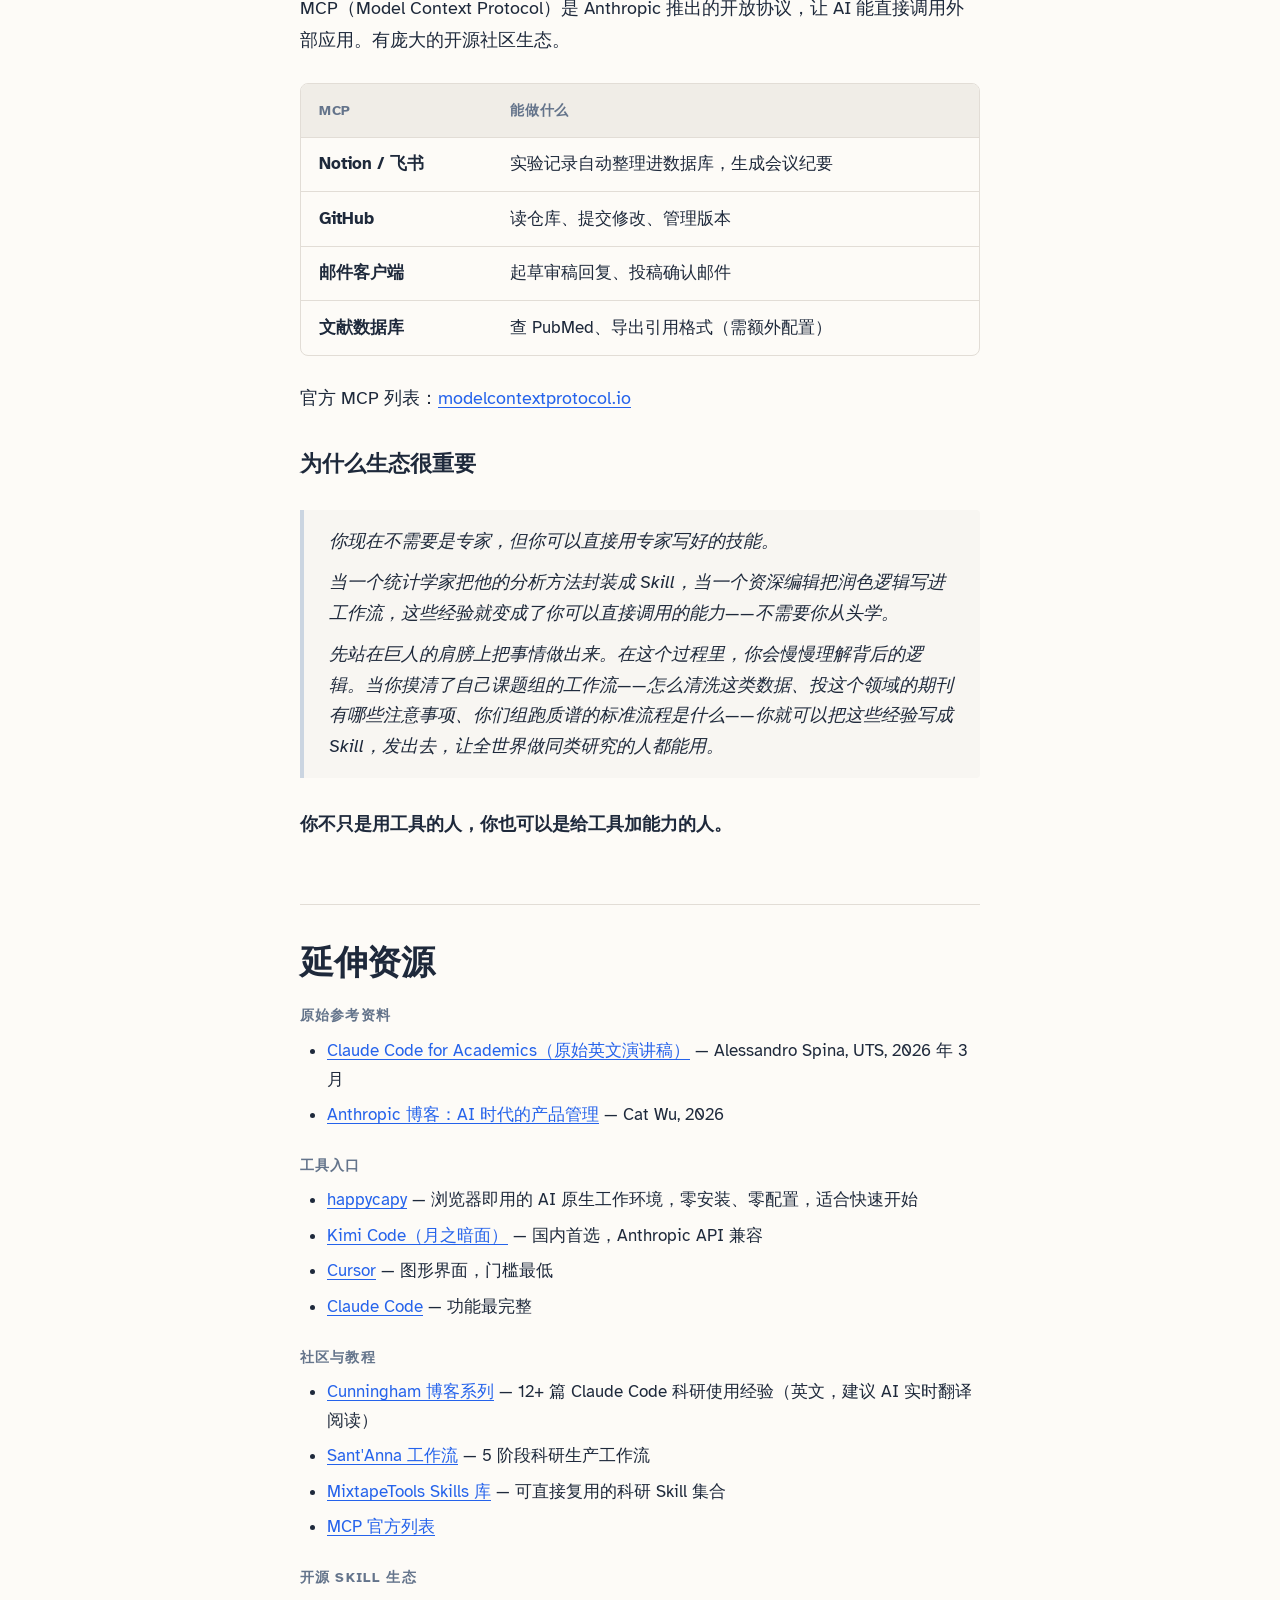
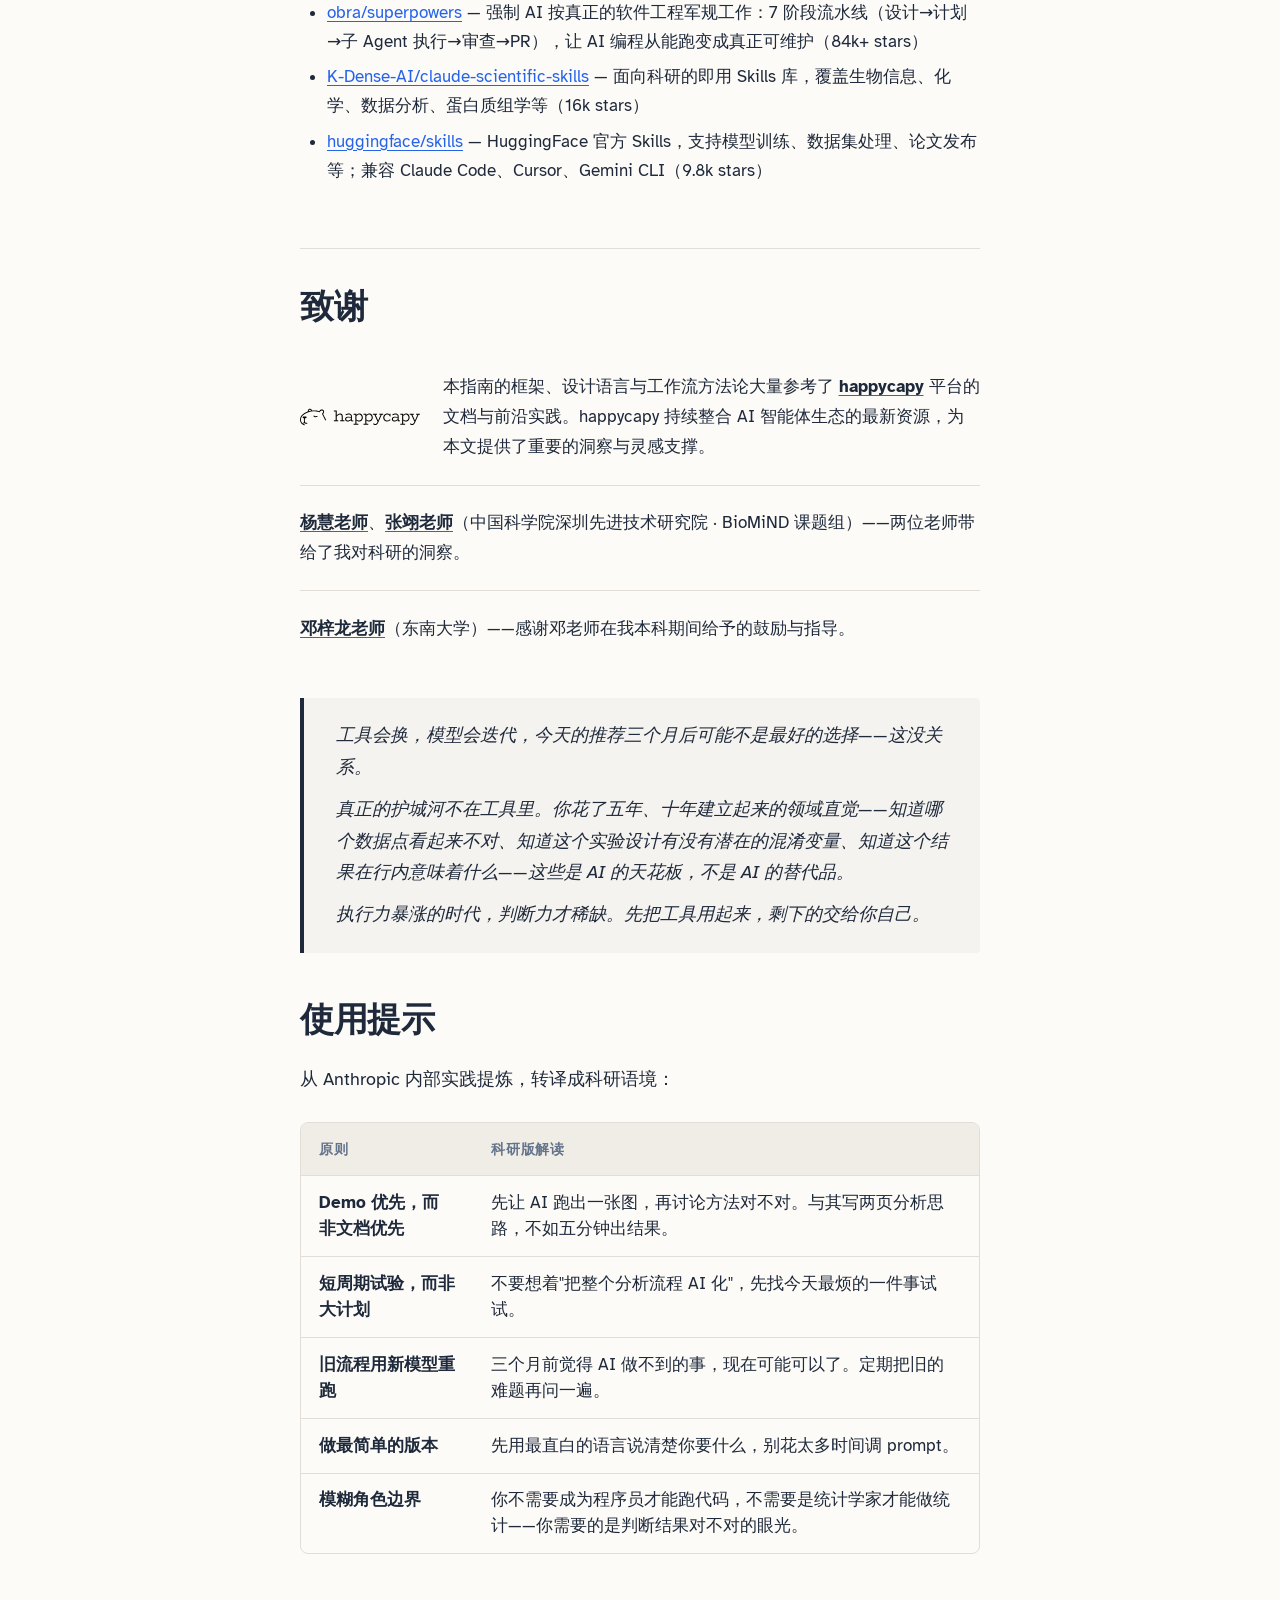
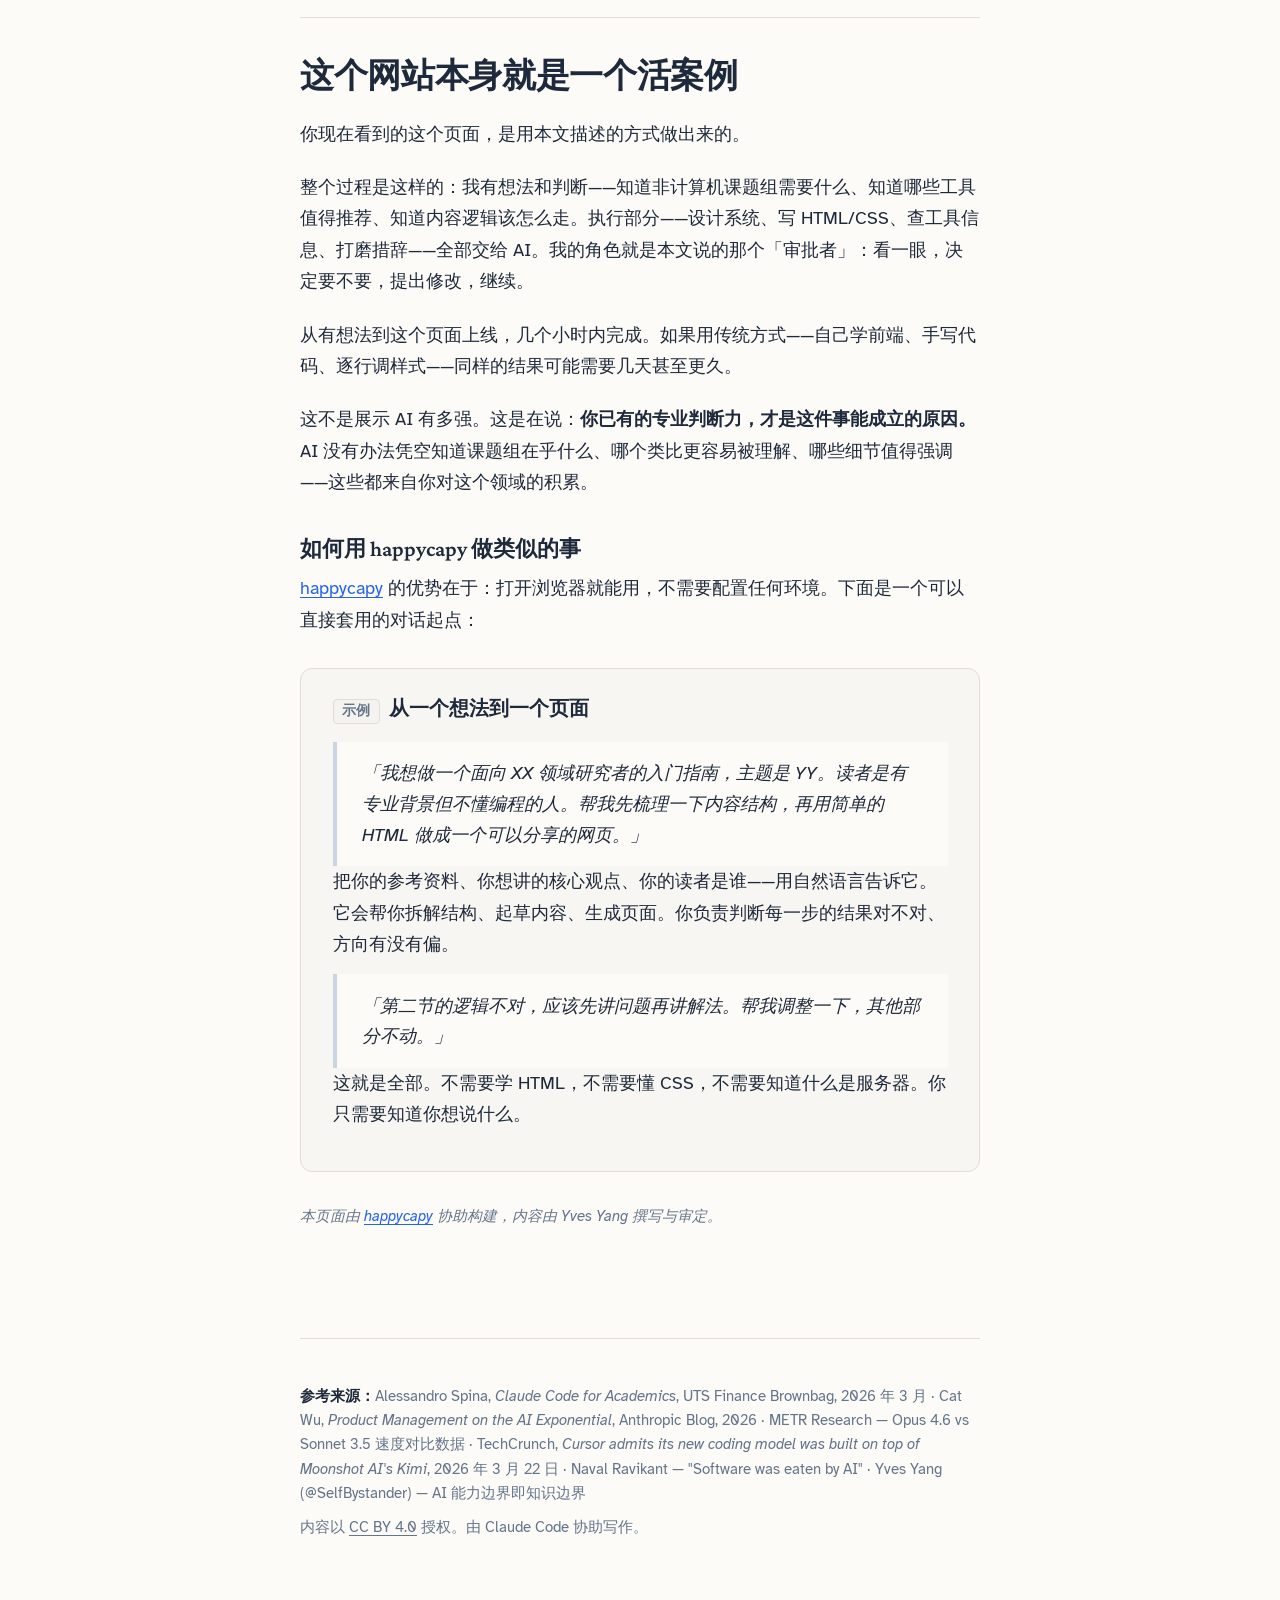
==== commit e90c6f73: "refine happycapy token wording" ====
--- a/index.html
+++ b/index.html
@@ -150,7 +150,7 @@
             <td><strong>happycapy</strong></td>
             <td>浏览器里的 AI 原生电脑，不需要装任何环境</td>
             <td>最低，打开即用</td>
-            <td>有免费额度，Max 无限 token</td>
+            <td>有免费额度，Max 提供大量 token</td>
           </tr>
           <tr>
             <td><strong>Kimi Code</strong></td>
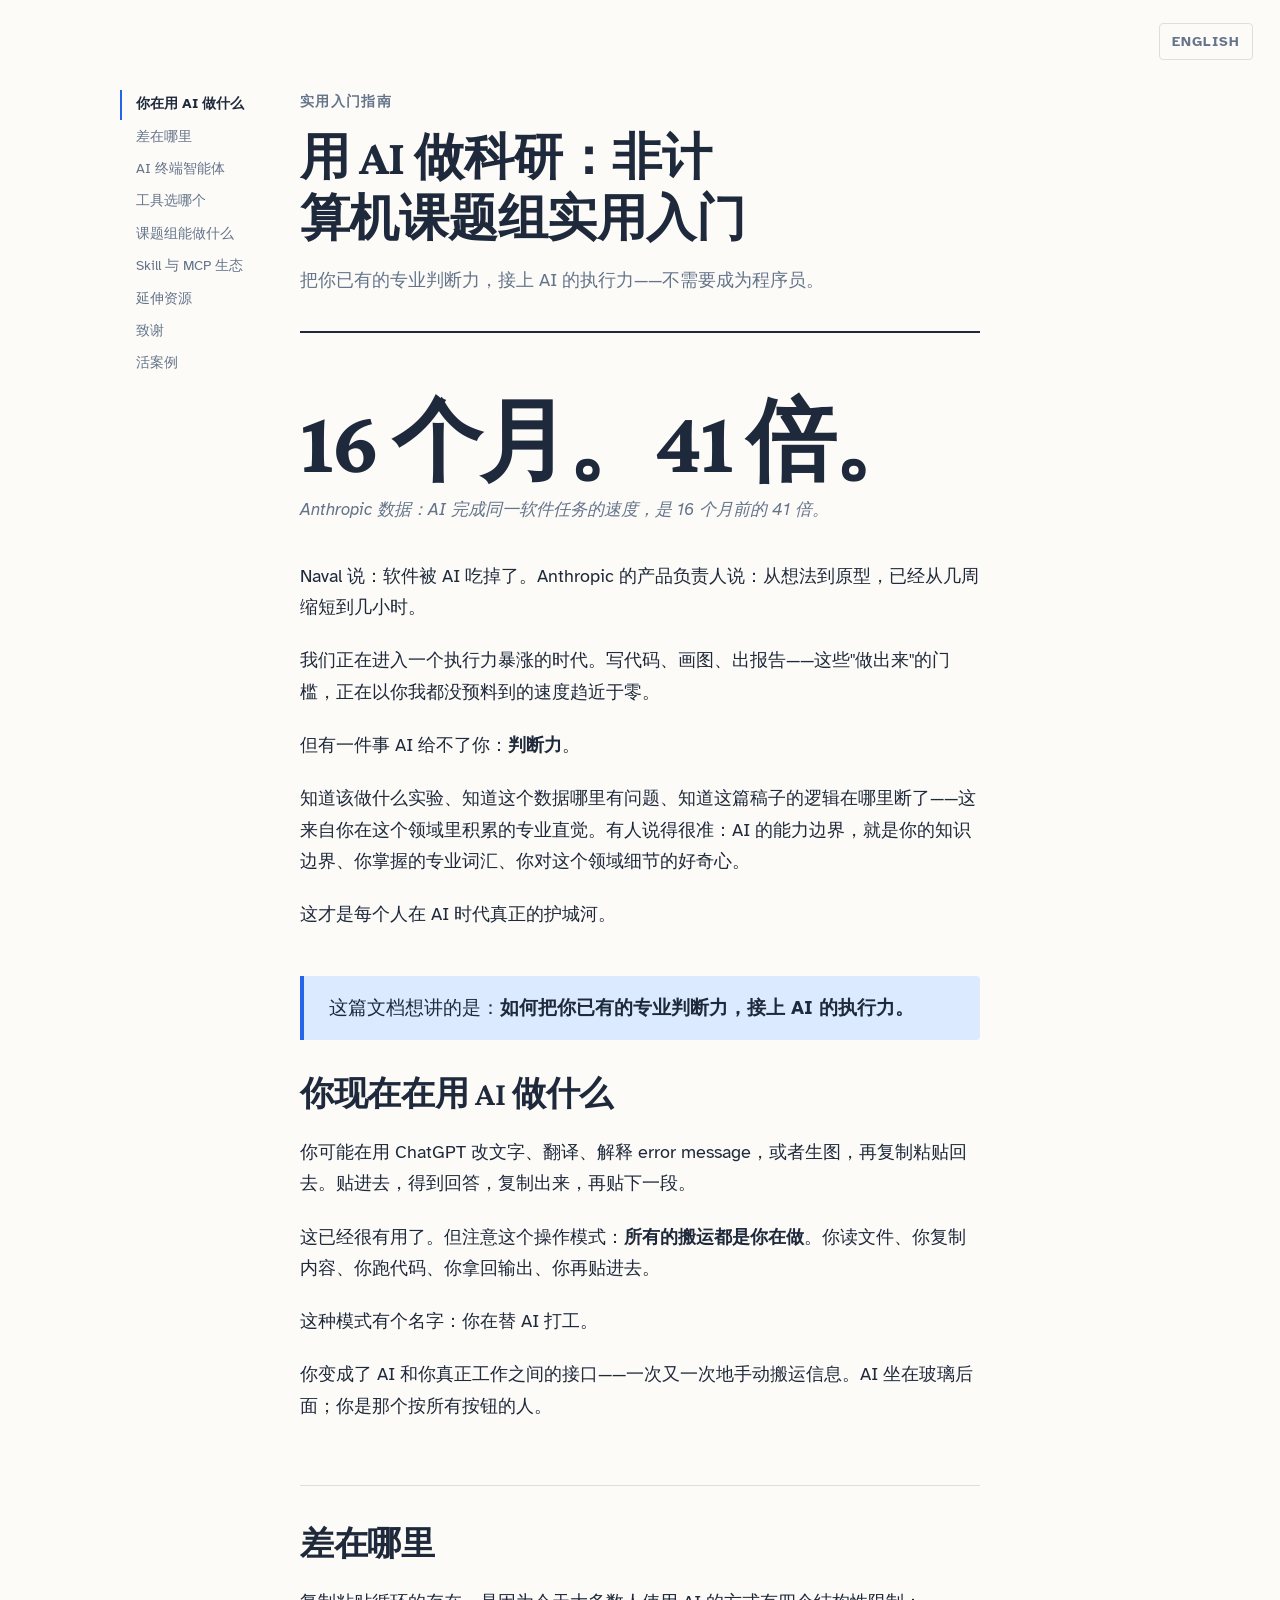
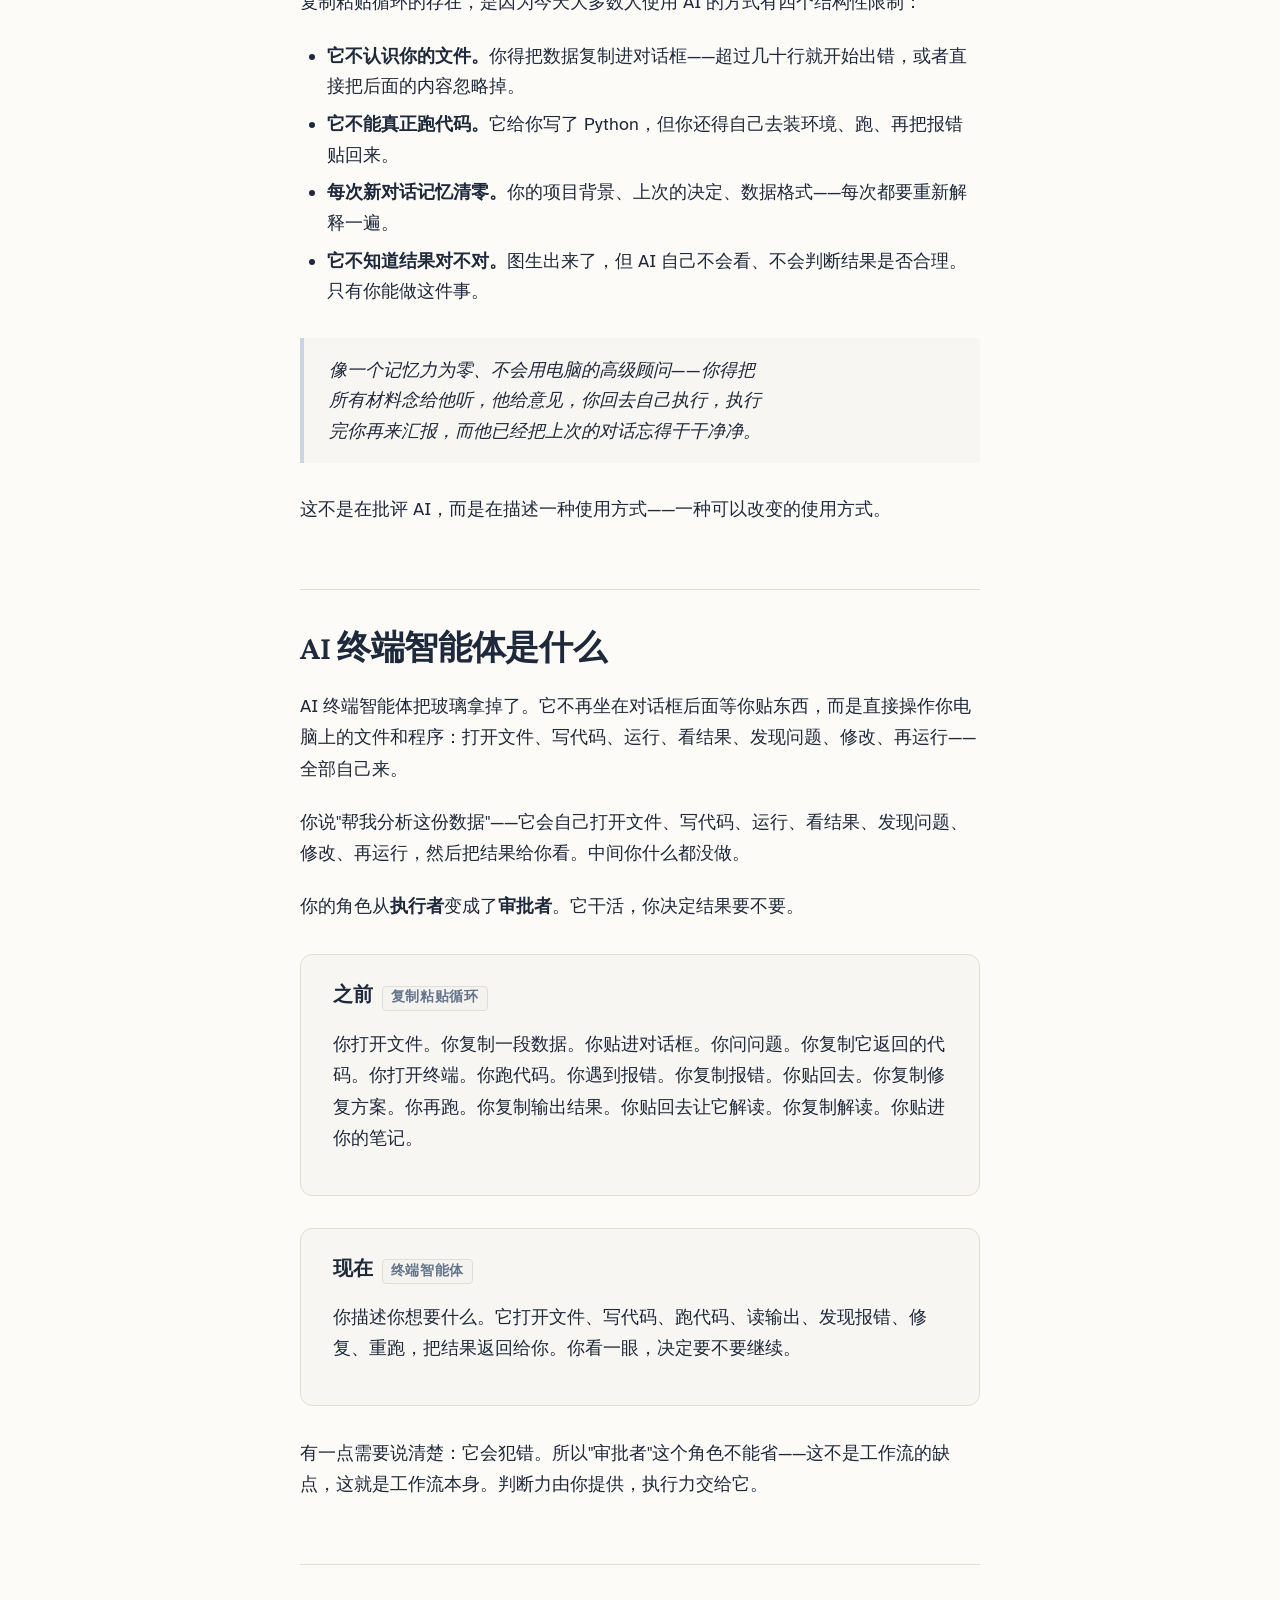
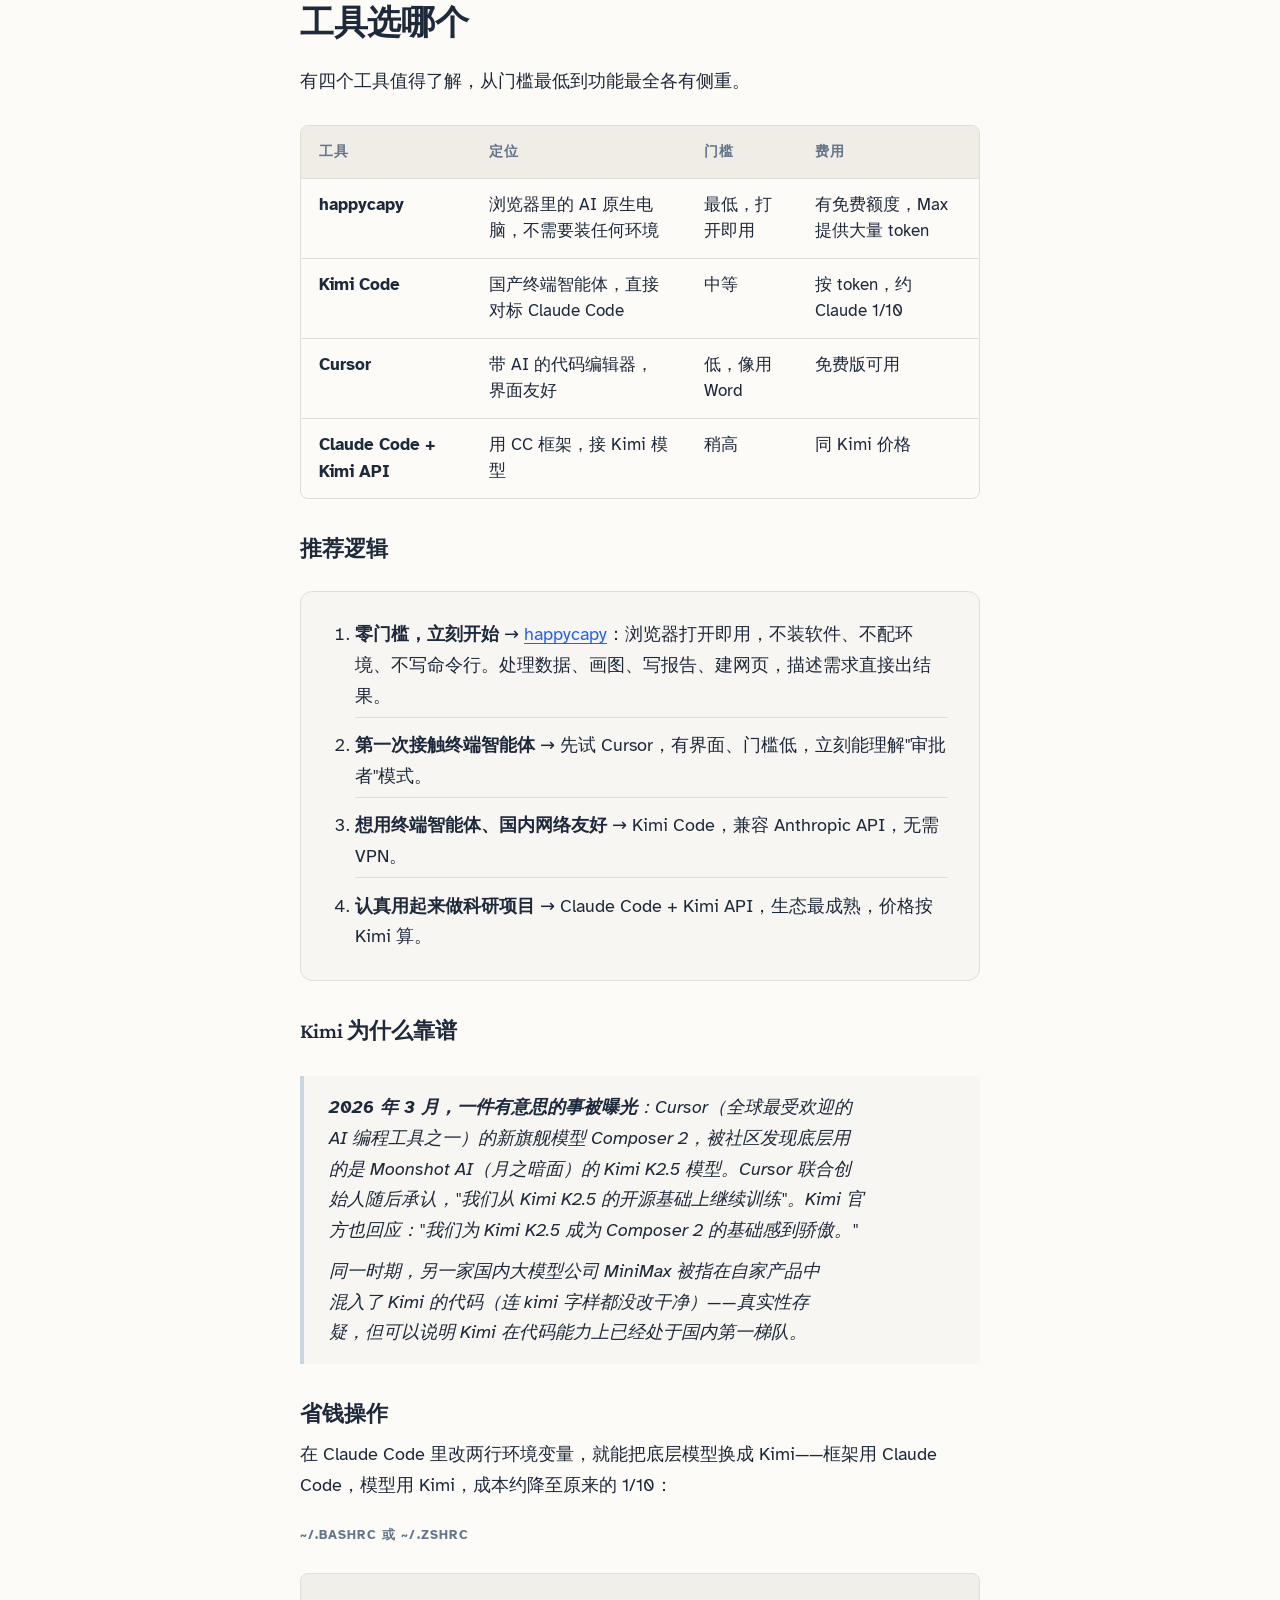
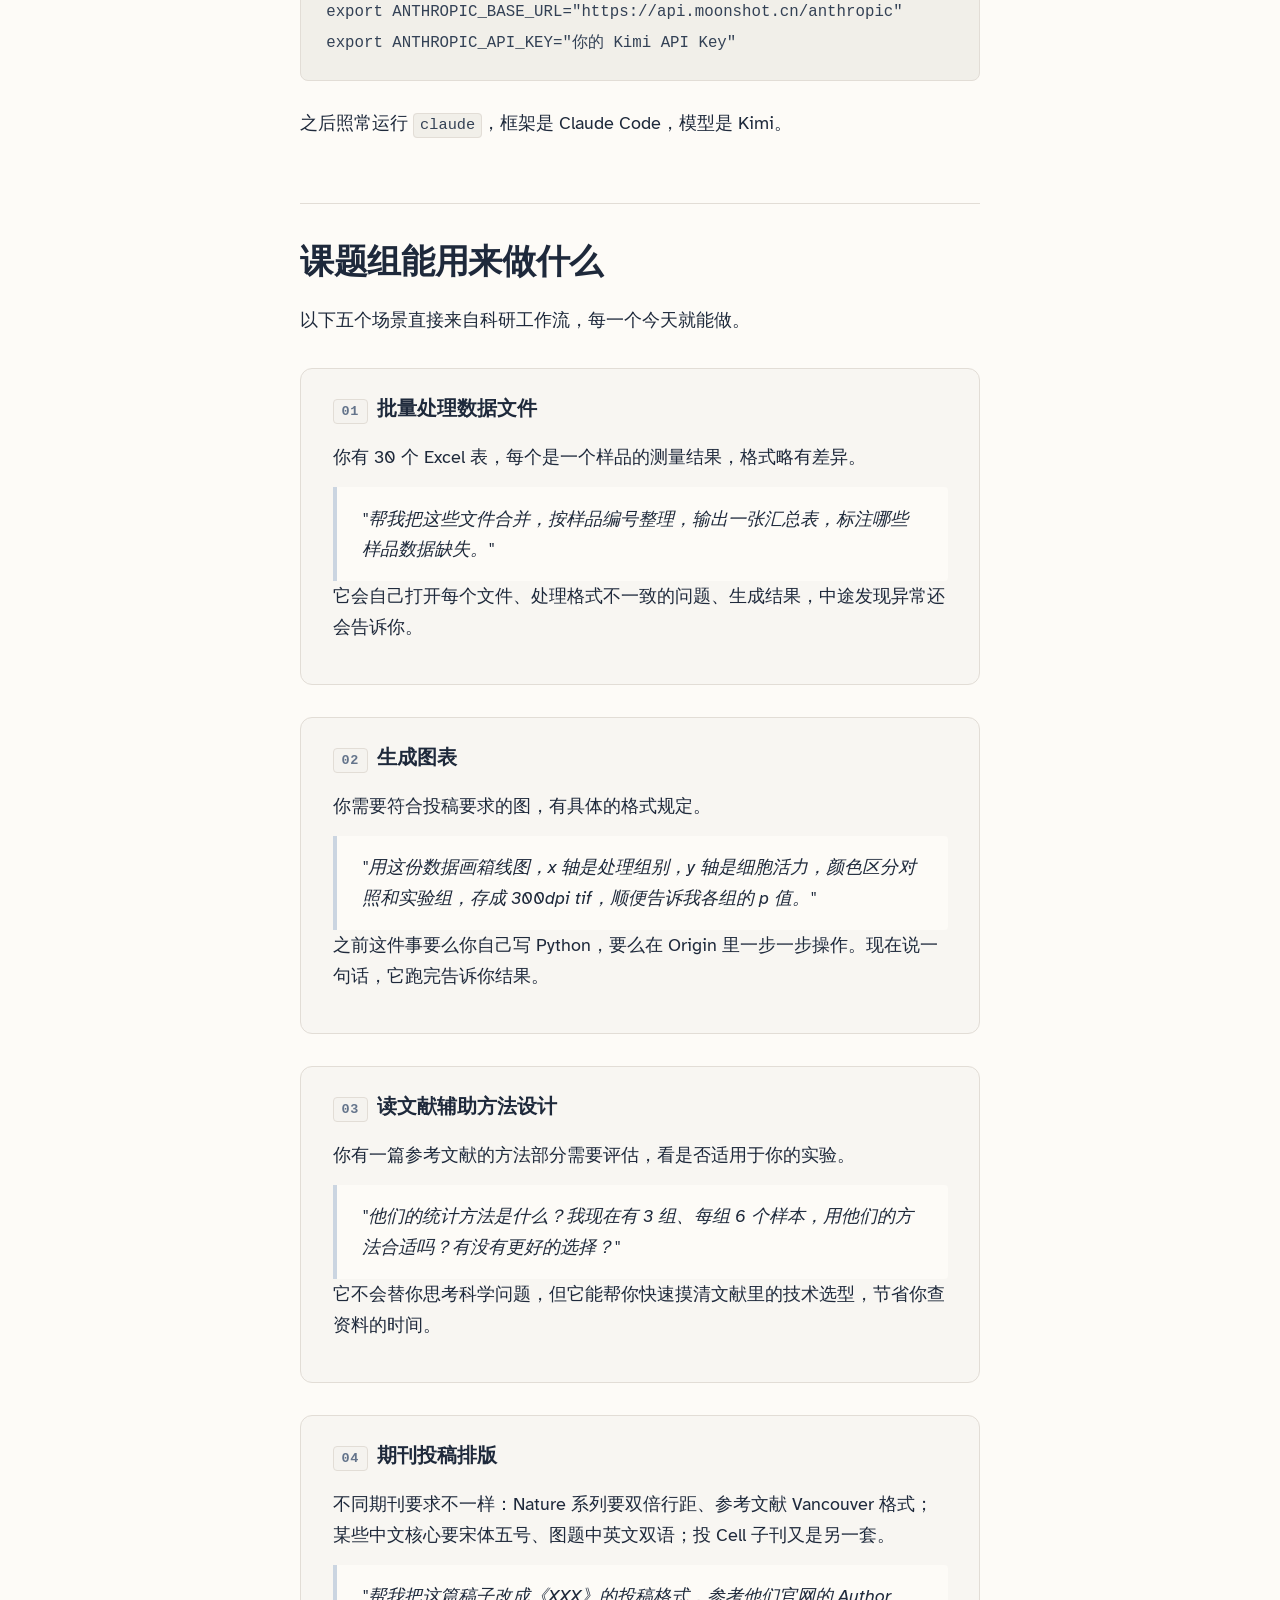
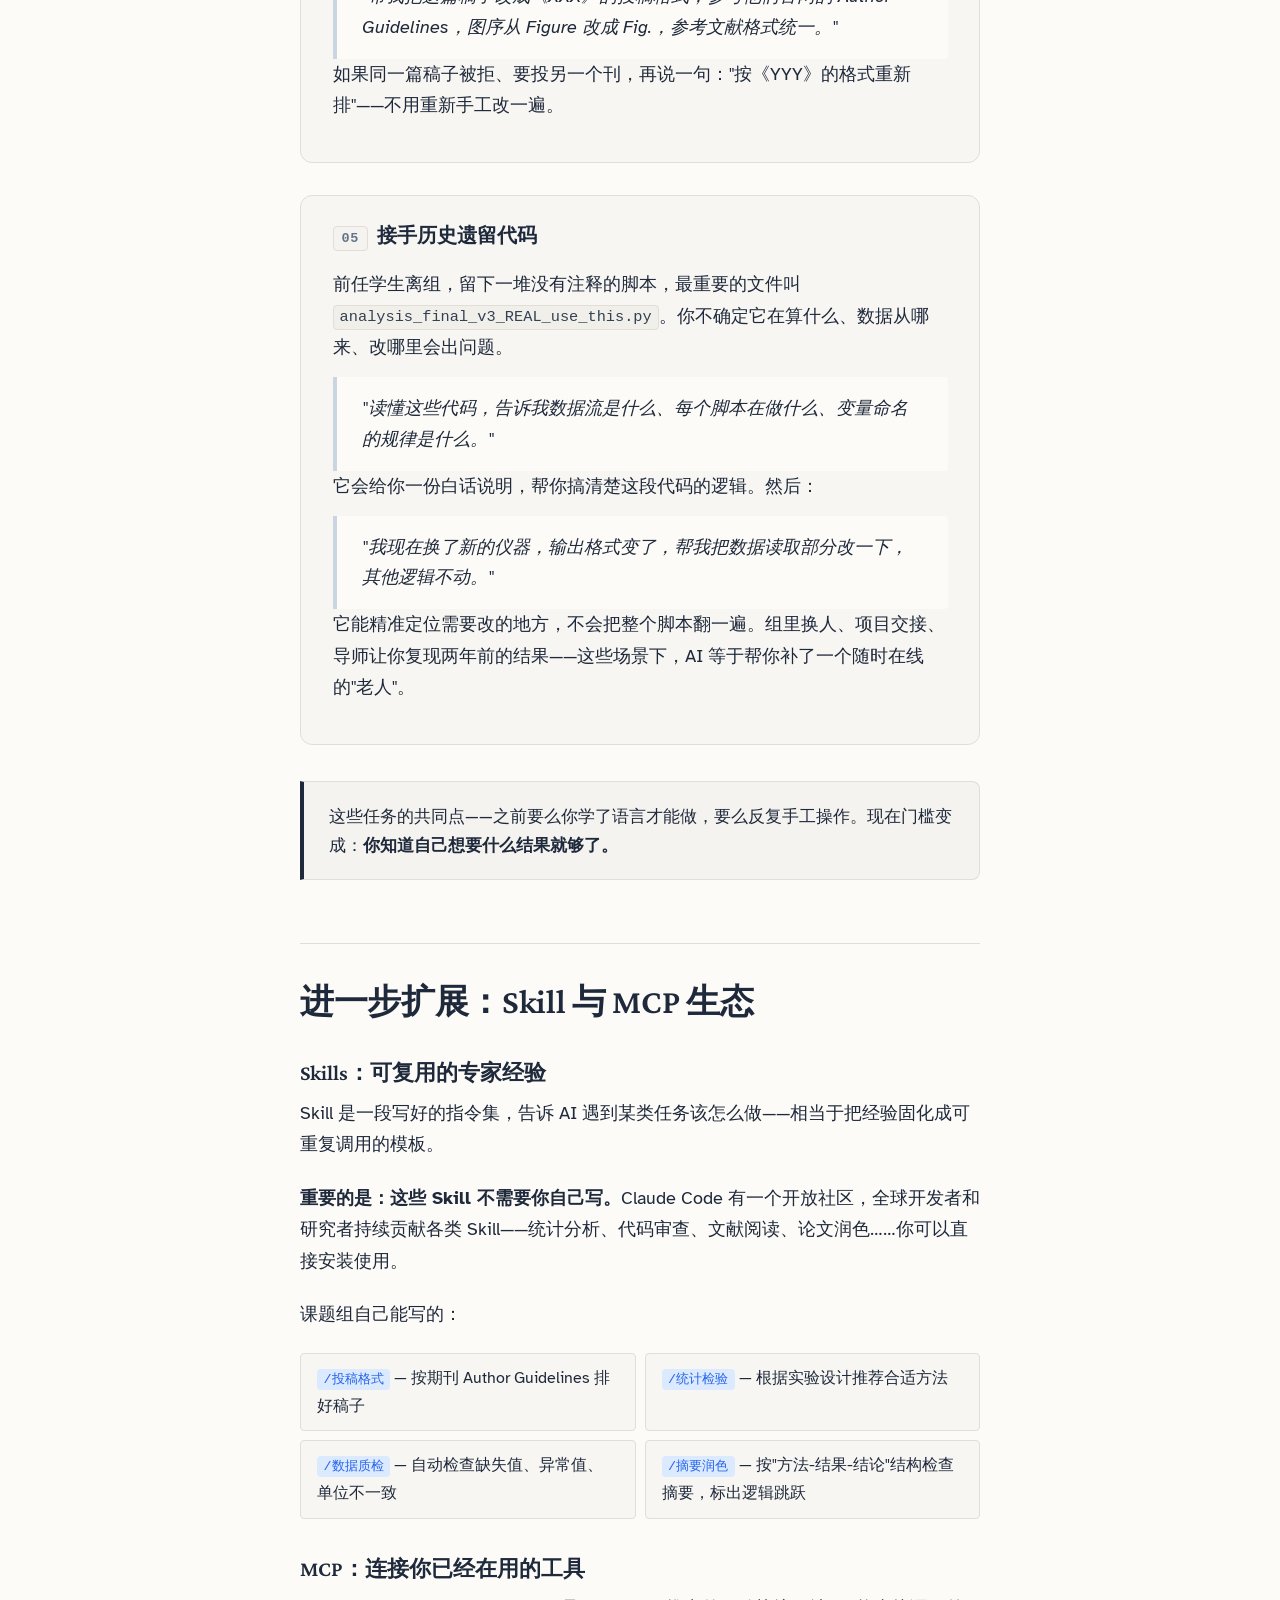
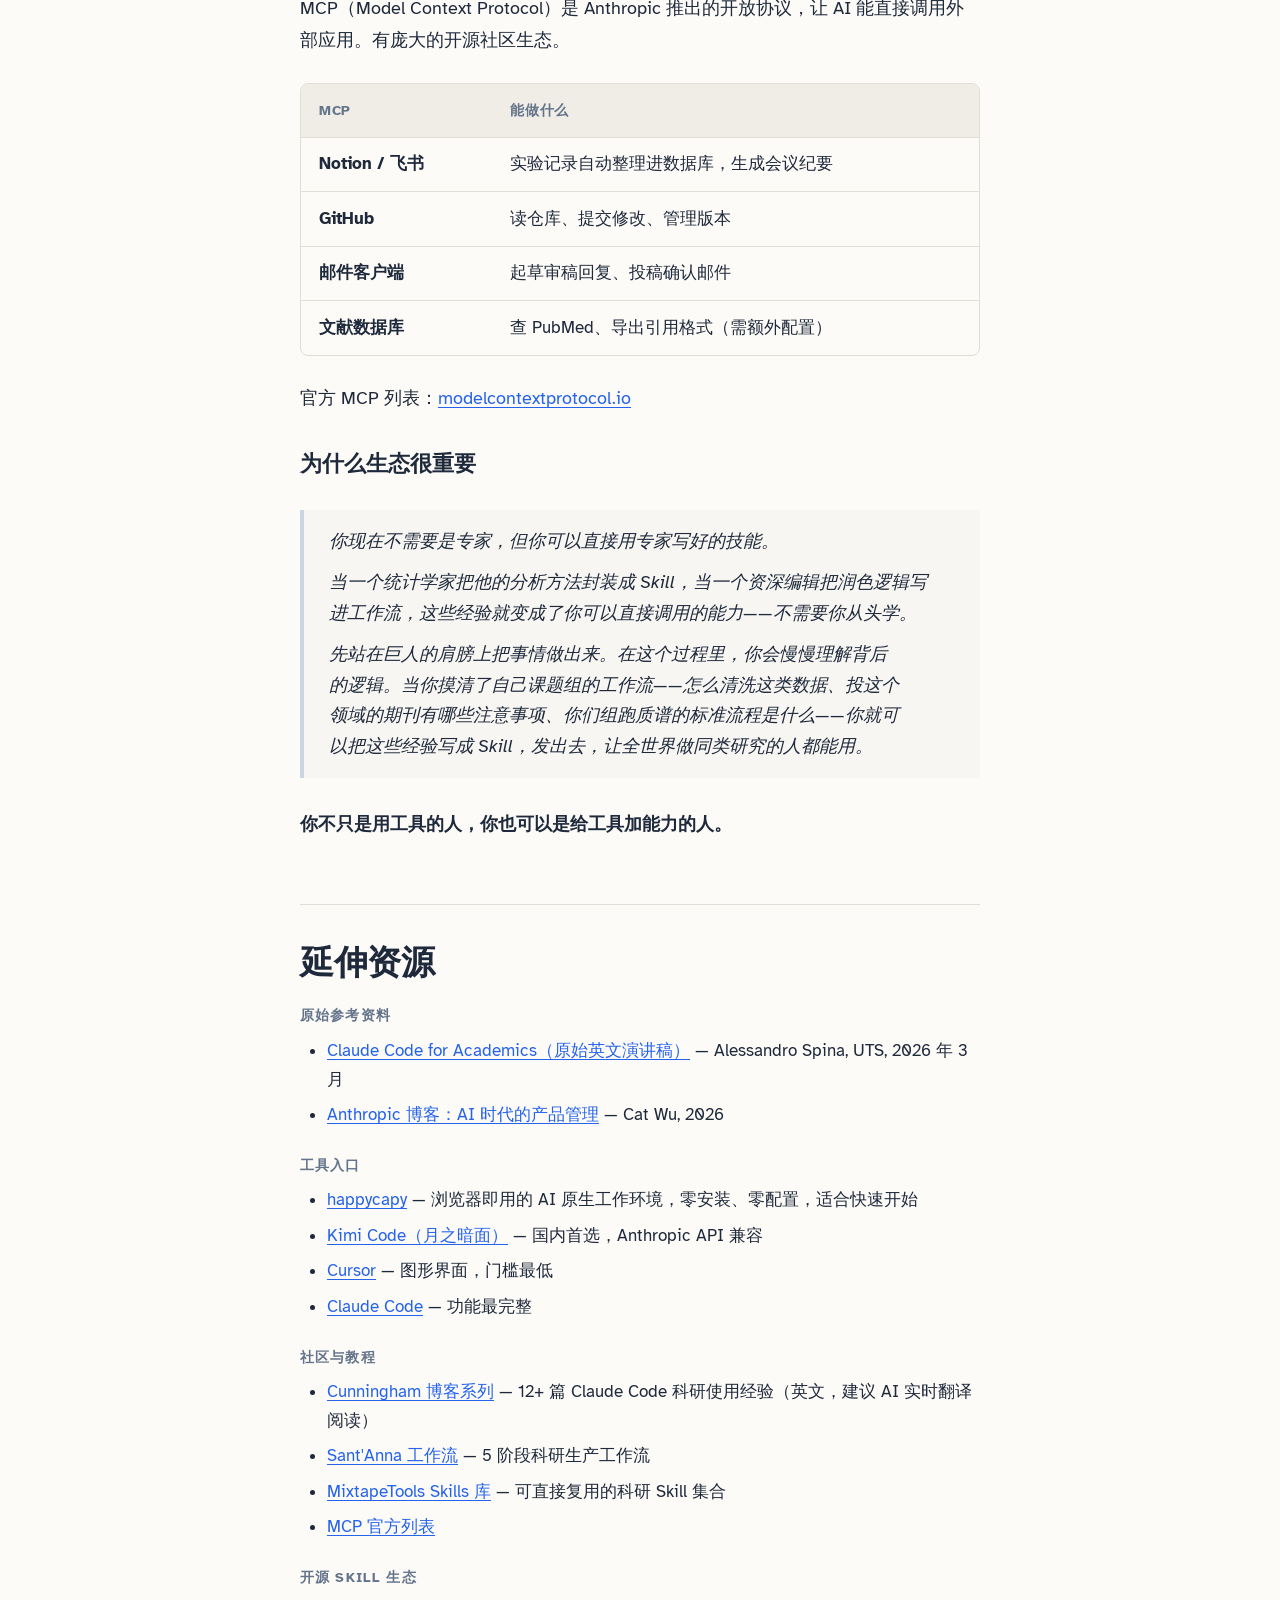
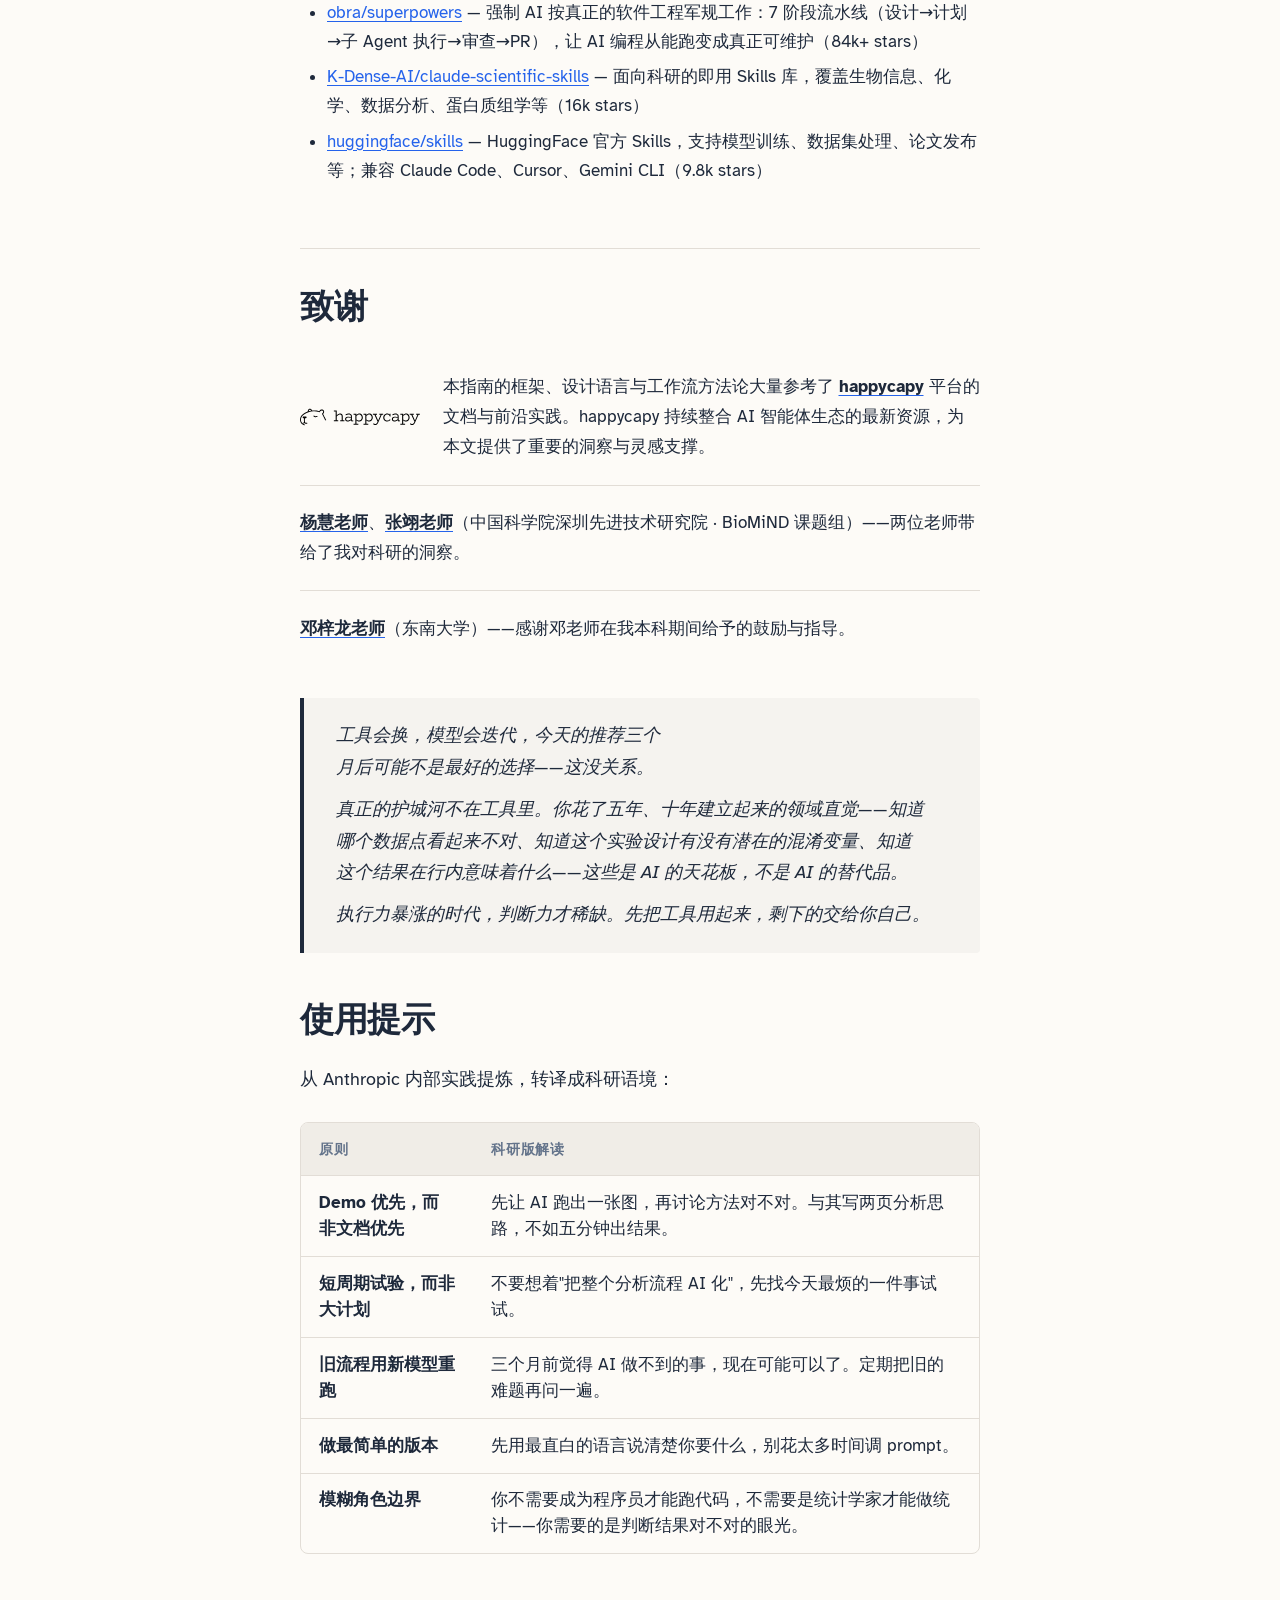
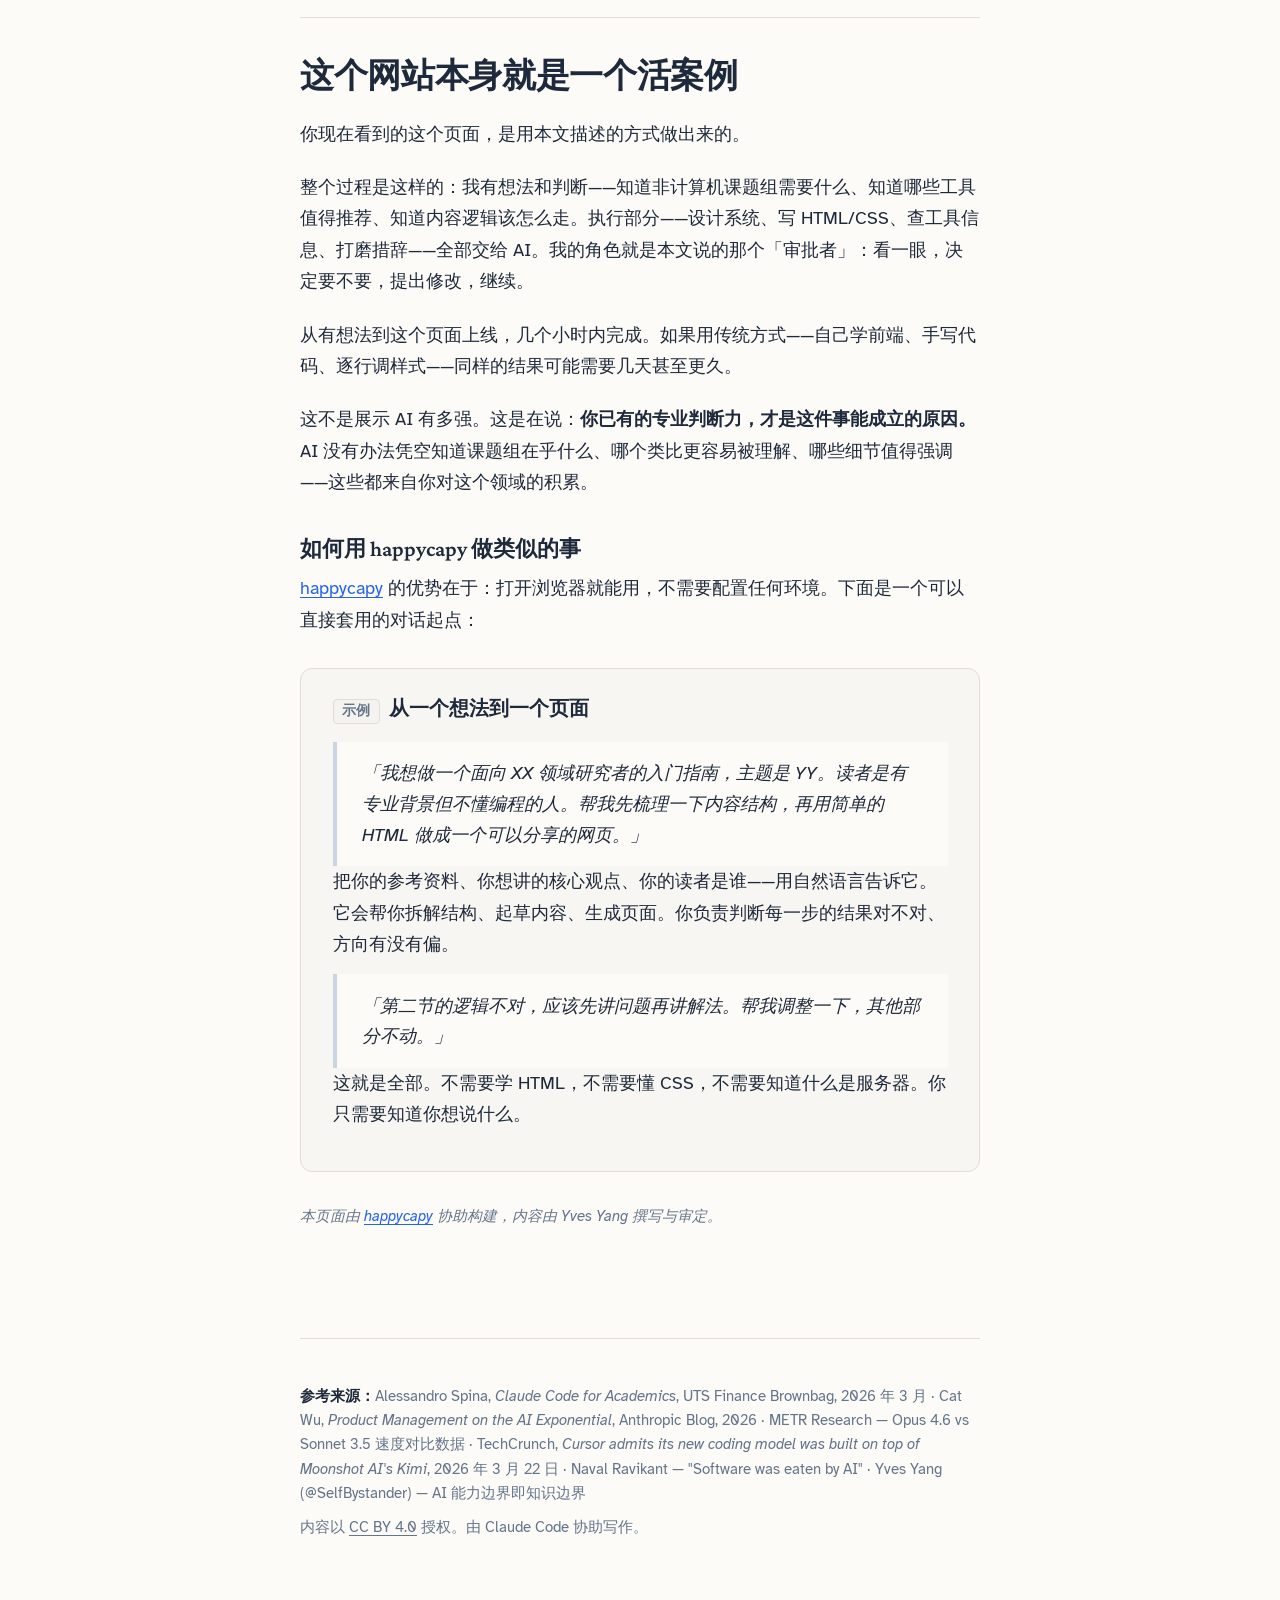
==== commit 166482ab: "Add pretext text balancing for improved typography Use @chenglou/pretext to balance headings and edi" ====
--- a/index.html
+++ b/index.html
@@ -7,6 +7,7 @@
   <meta name="description" content="面向理工科非编程课题组的 AI 终端智能体实用入门指南——读完就想试，知道第一步怎么做。">
   <meta property="og:title" content="用 AI 做科研：非计算机课题组实用入门">
   <link rel="stylesheet" href="assets/style.css">
+  <script type="module" src="assets/balance.js"></script>
 </head>
 <body>
 
--- a/assets/style.css
+++ b/assets/style.css
@@ -244,6 +244,7 @@
   letter-spacing: -0.01em;
   color: var(--text);
   margin-bottom: 1rem;
+  text-wrap: balance;
 }
 
 .site-header .subtitle {
@@ -265,6 +266,7 @@
   margin-bottom: 1.25rem;
   padding-top: 2rem;
   border-top: 1px solid var(--border);
+  text-wrap: balance;
 }
 
 h2:first-of-type {
